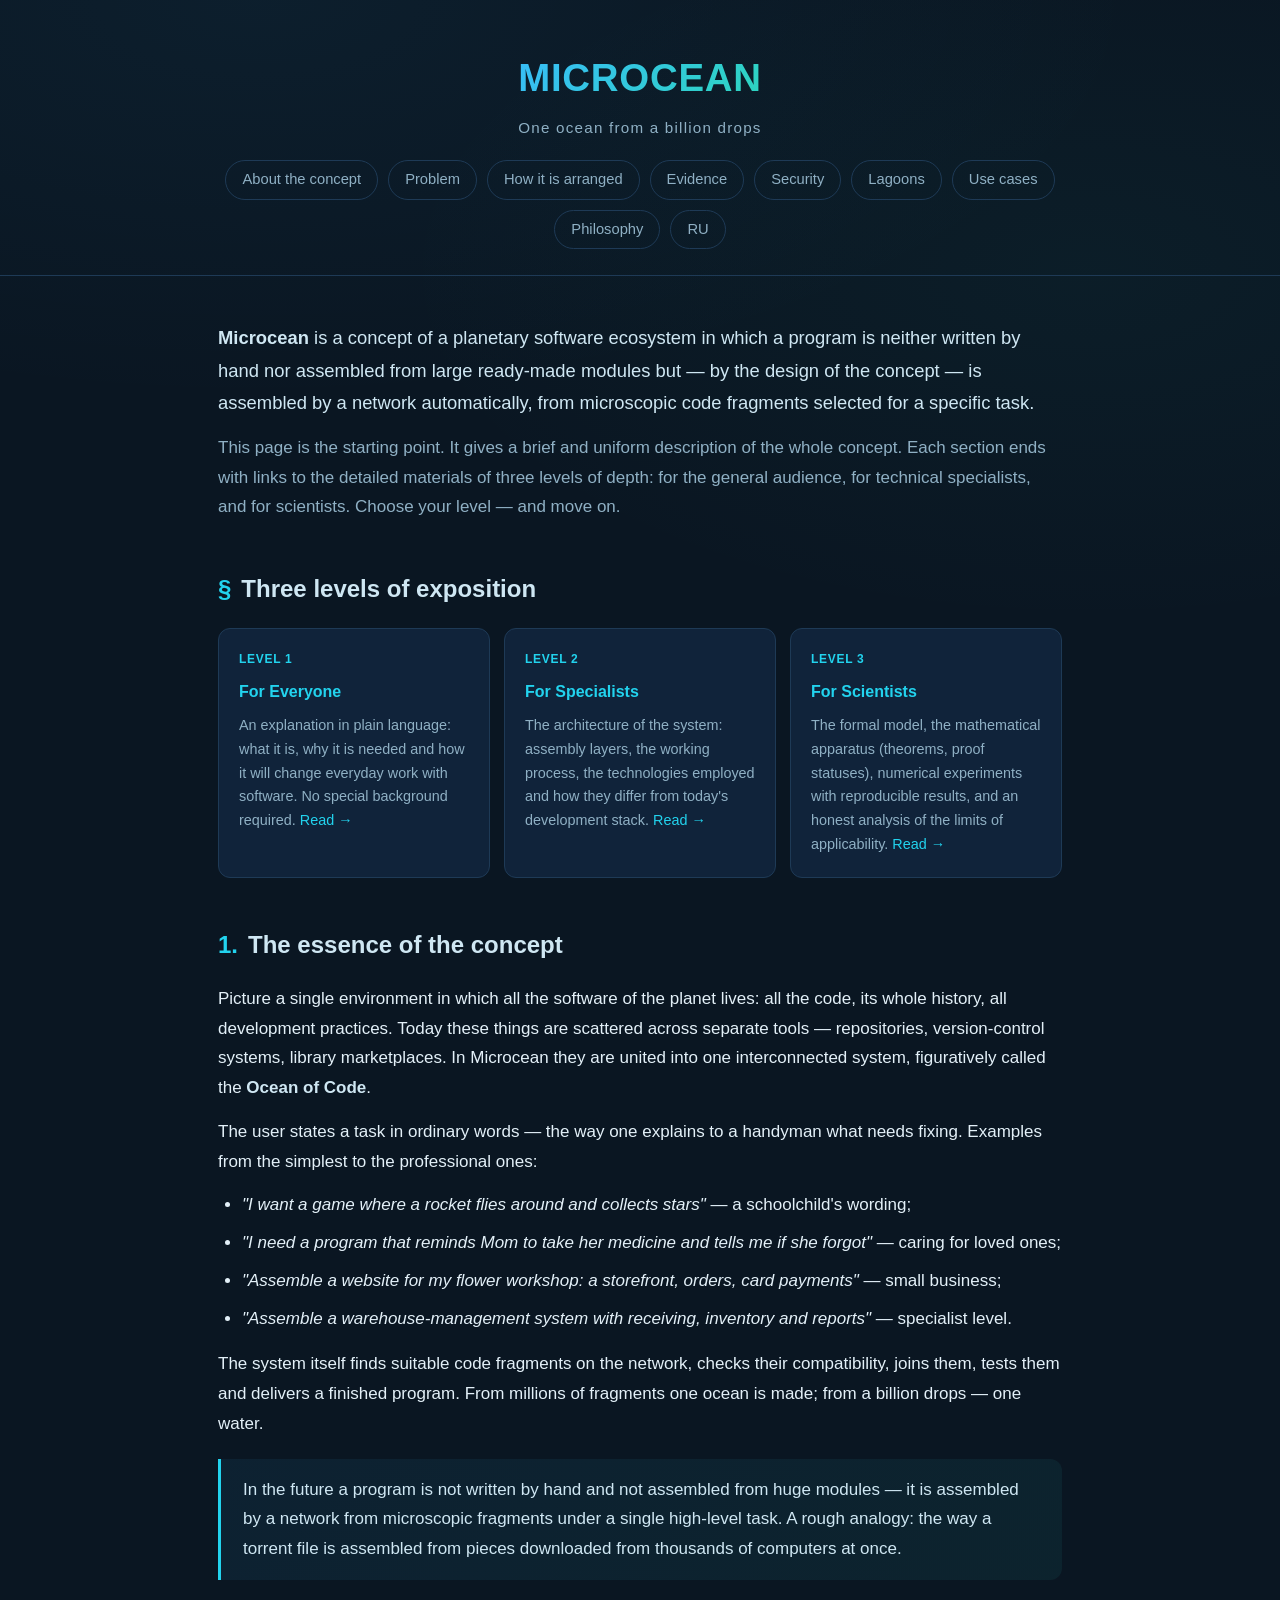
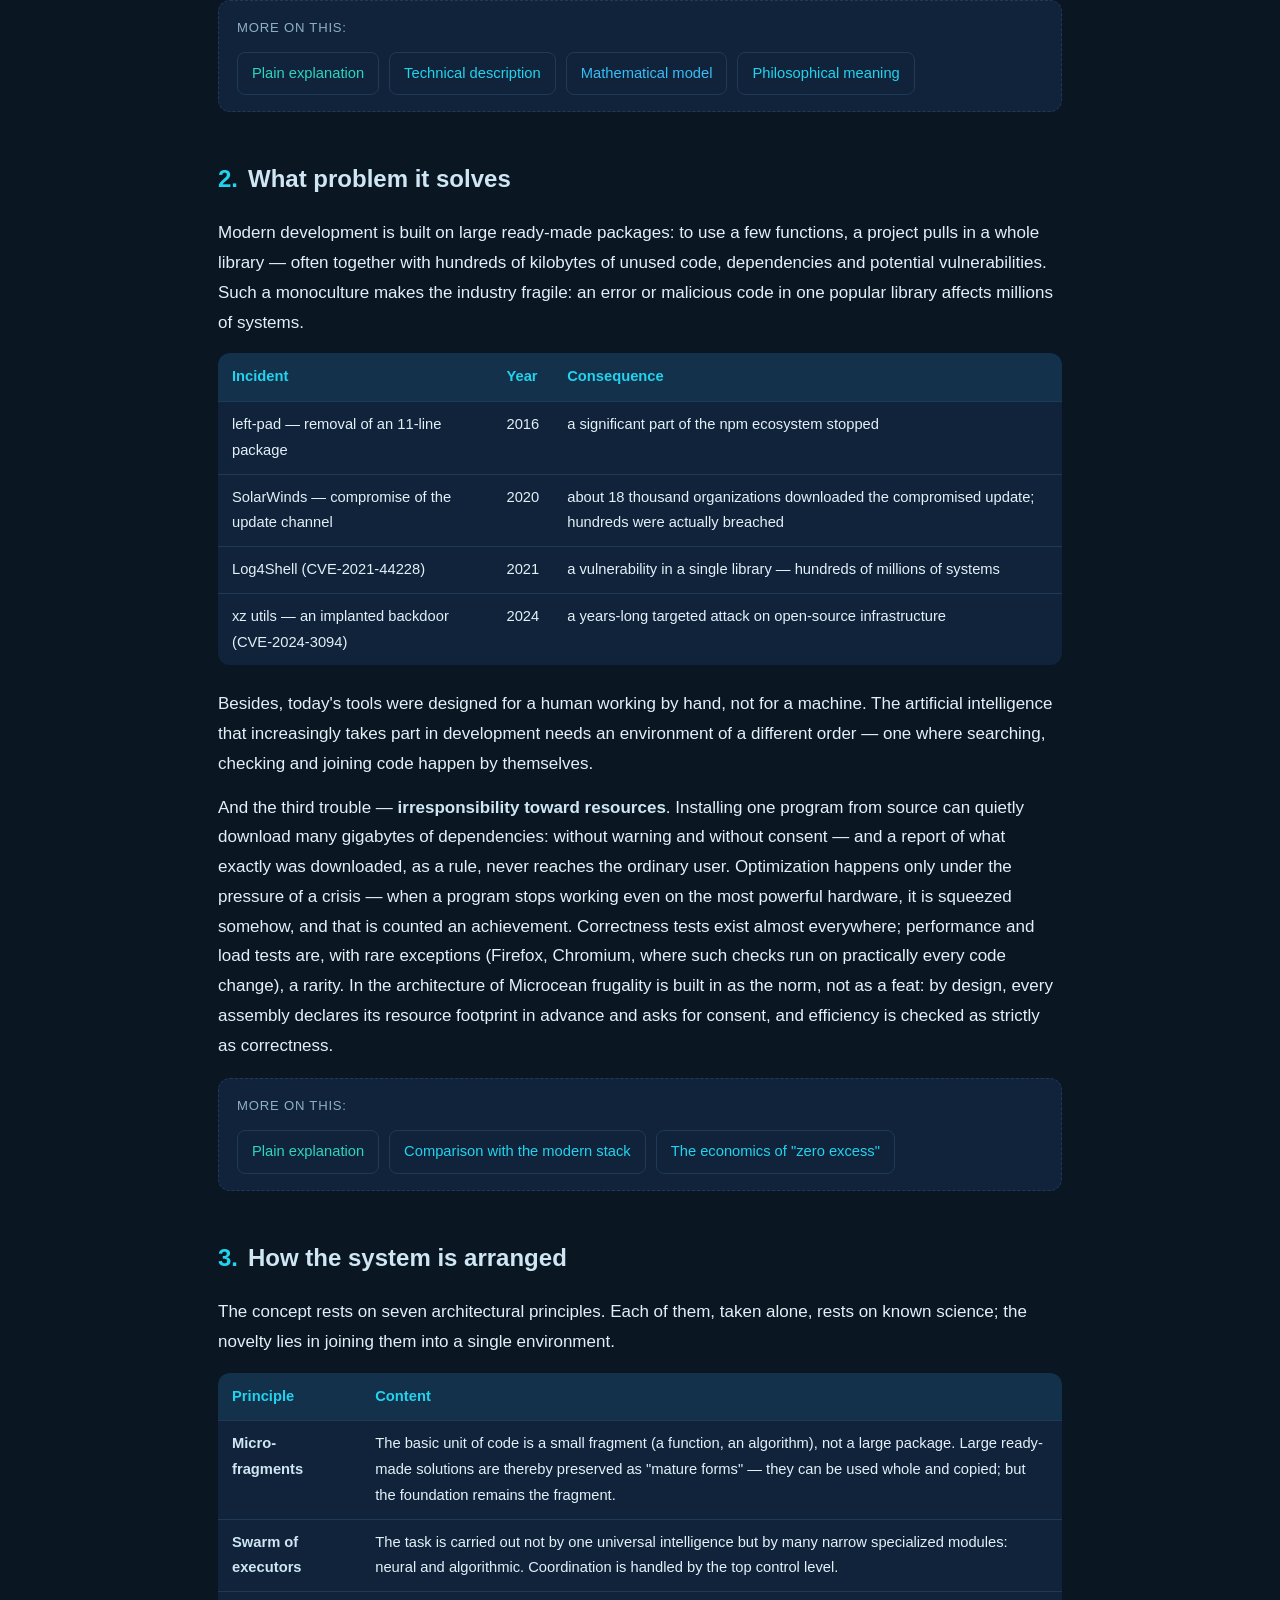
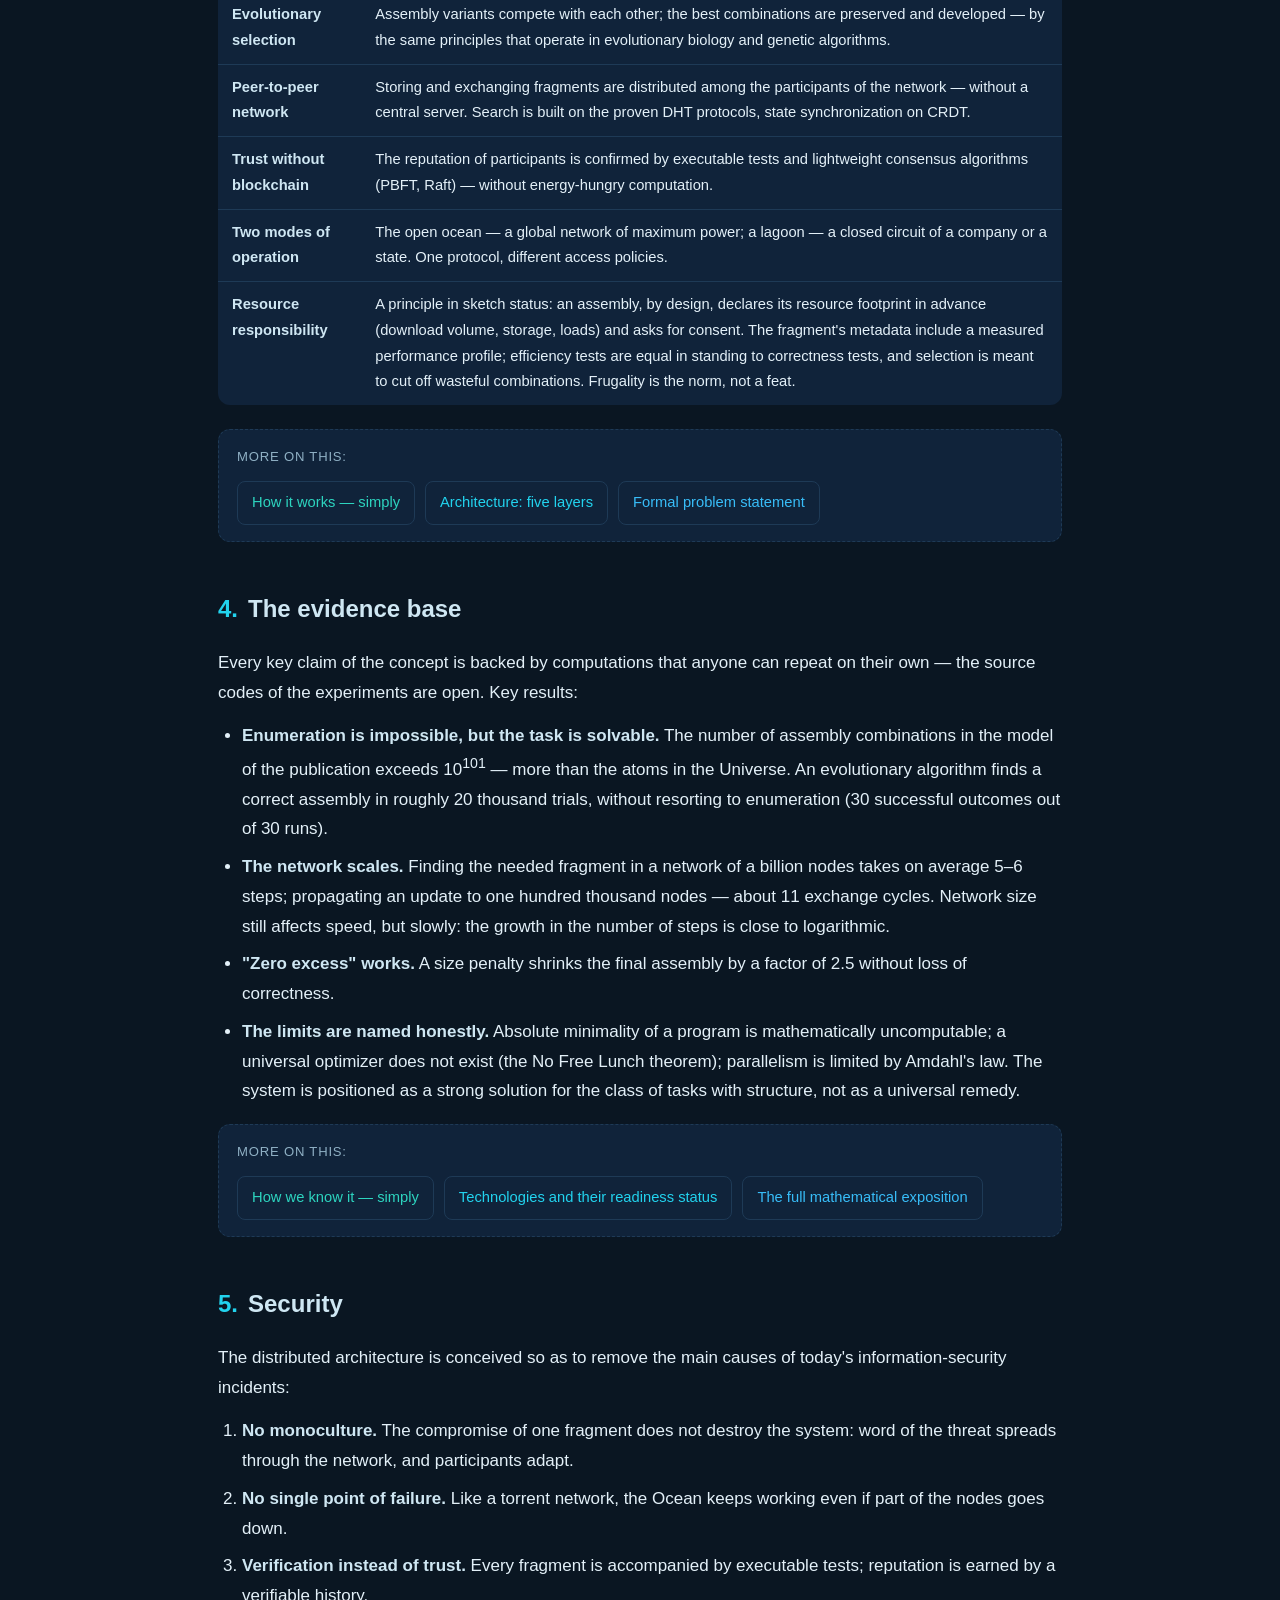
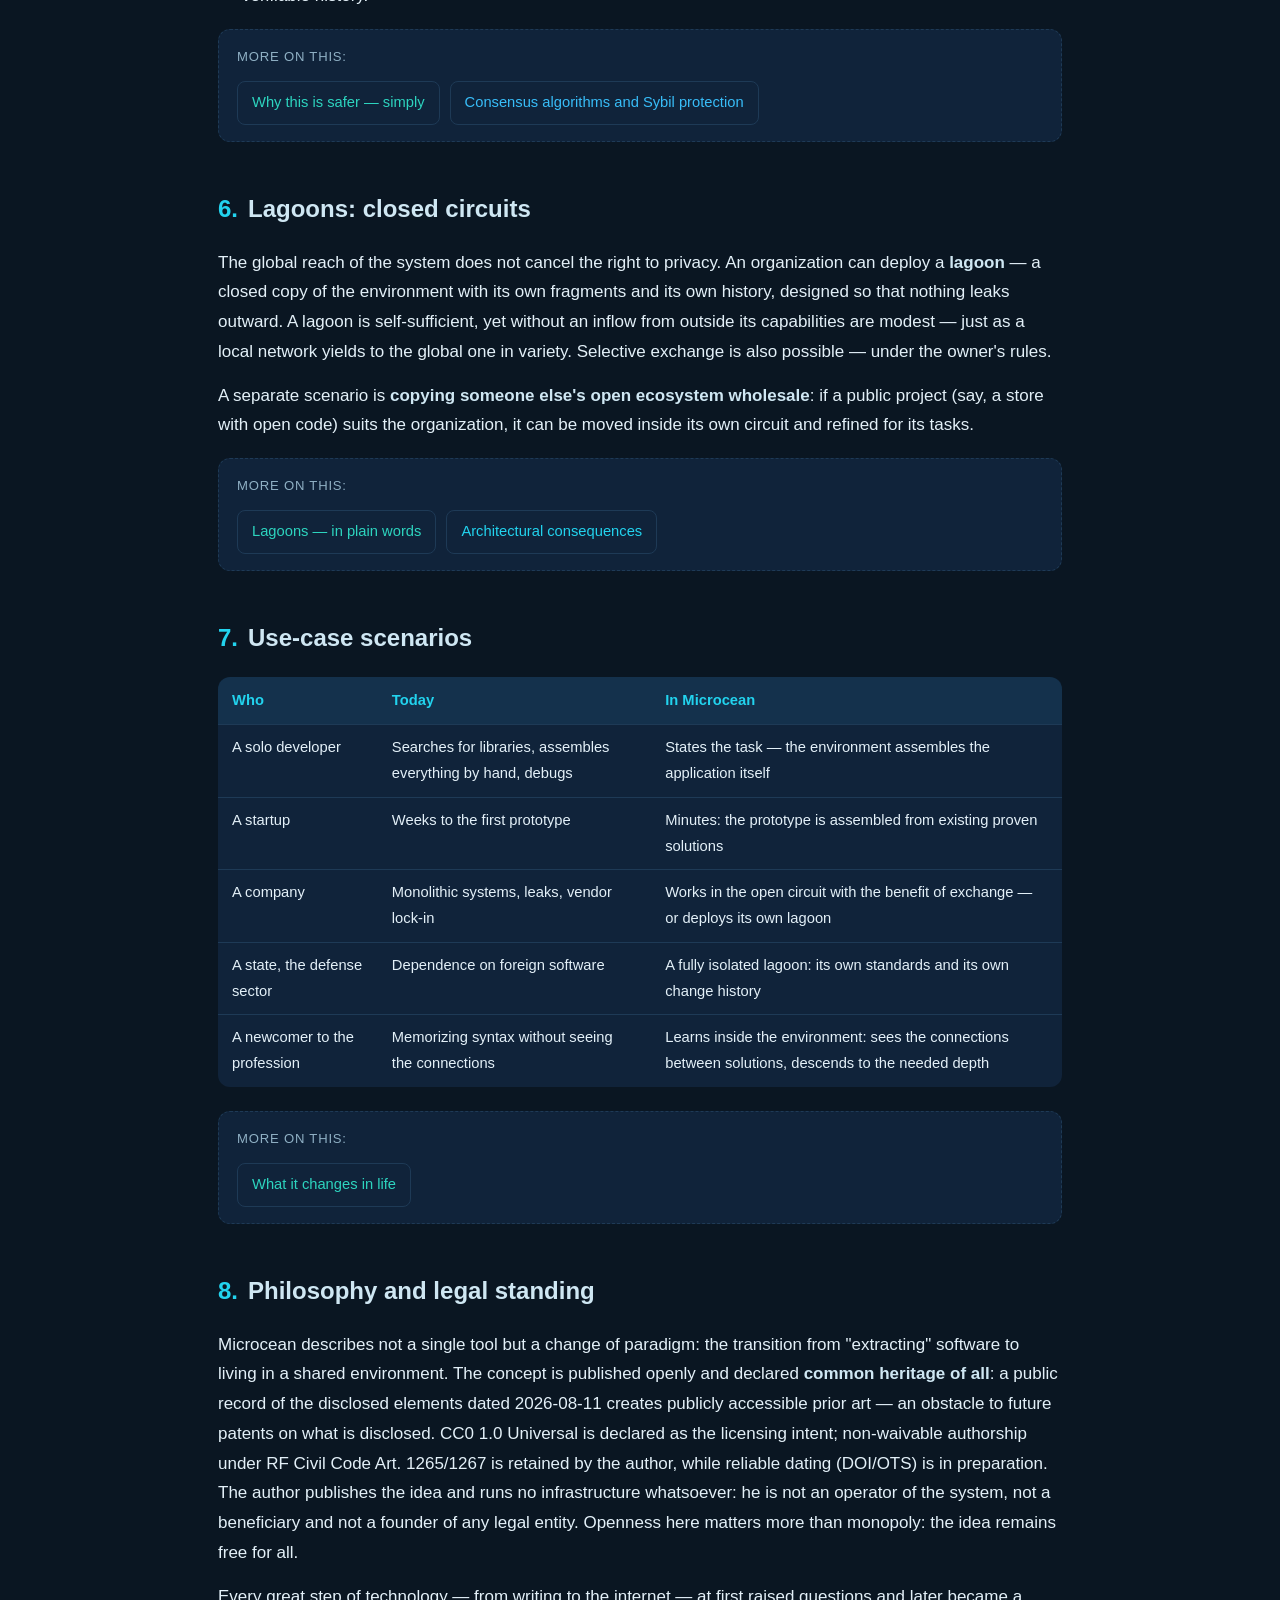
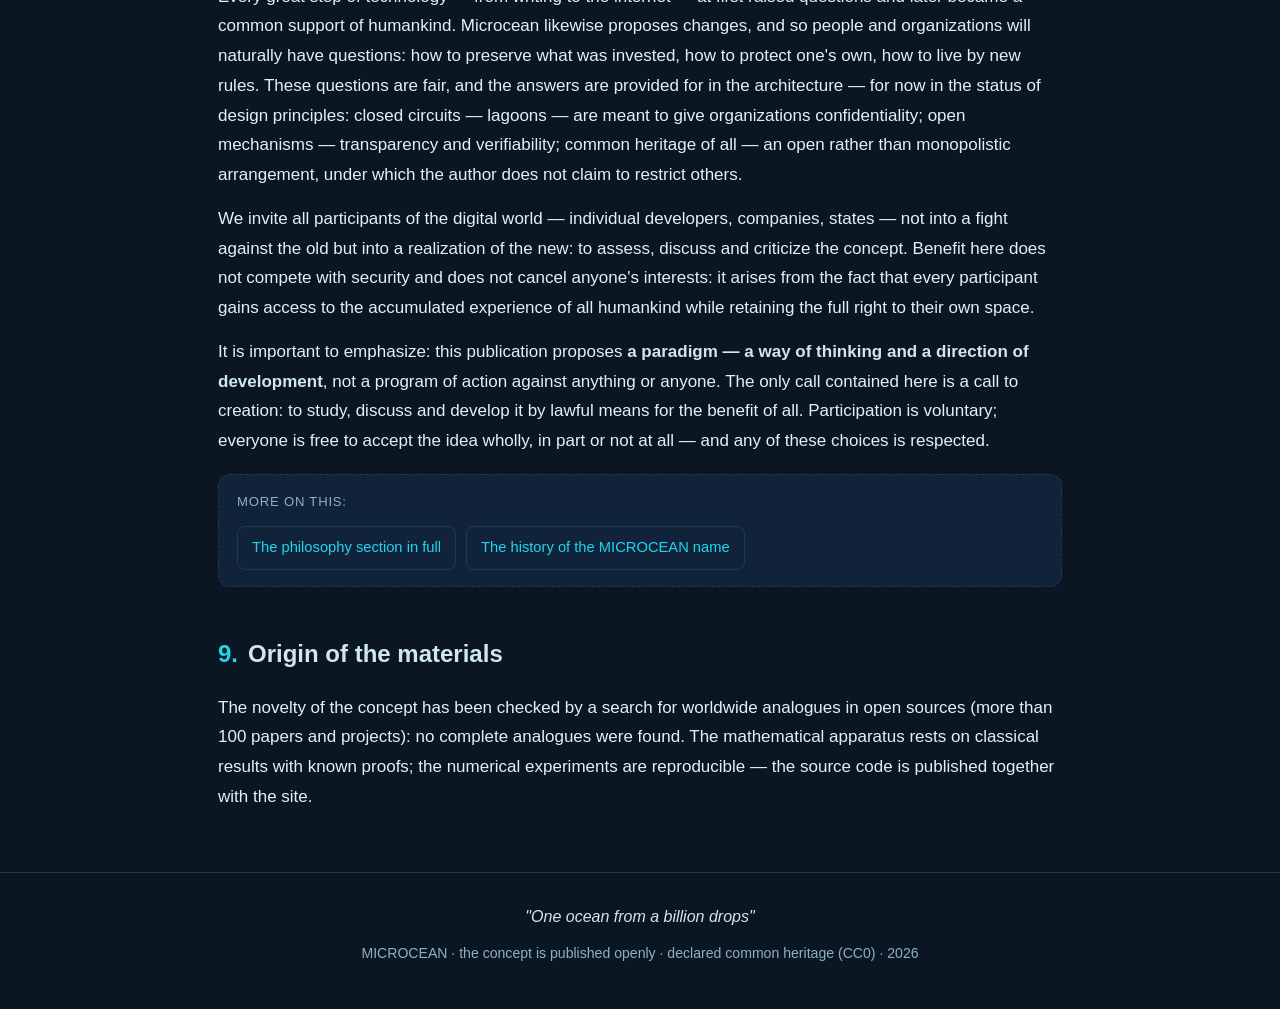
==== en/index.html @ 15018cce "feat(i18n): EN mirror of five pages + quiet EN-RU cross-links" ====
<!DOCTYPE html>
<html lang="en">
<head>
<meta charset="UTF-8">
<meta name="viewport" content="width=device-width, initial-scale=1.0">
<title>MICROCEAN — One Ocean from a Billion Drops</title>
<meta name="description" content="Microcean — a concept of a planetary self-assembling software ecosystem. The home page is a navigation hub: materials for readers of any level — from an introductory overview to the mathematical theory.">
<meta name="theme-color" content="#0a1622">
<link rel="icon" href="../favicon.svg" type="image/svg+xml">
<link rel="stylesheet" href="../assets/style.css">
<meta property="og:type" content="website">
<meta property="og:title" content="MICROCEAN — One Ocean from a Billion Drops">
<meta property="og:description" content="Microcean — a concept of a planetary self-assembling software ecosystem. The home page is a navigation hub: materials for readers of any level — from an introductory overview to the mathematical theory.">
<meta property="og:site_name" content="MICROCEAN">
<meta property="og:locale" content="en_US">
<meta property="og:image" content="../favicon.svg">
<meta name="twitter:card" content="summary">
</head>
<body>

<header class="site">
  <div class="container">
    <h1 class="logo-h"><a class="logo" href="index.html">MICROCEAN</a></h1>
    <div class="logo-sub">One ocean from a billion drops</div>
    <nav class="main-nav" aria-label="Page sections">
      <a href="#about">About the concept</a>
      <a href="#problem">Problem</a>
      <a href="#how">How it is arranged</a>
      <a href="#evidence">Evidence</a>
      <a href="#security">Security</a>
      <a href="#lagoons">Lagoons</a>
      <a href="#scenarios">Use cases</a>
      <a href="#philosophy">Philosophy</a>
      <a href="../index.html">RU</a>
    </nav>
  </div>
</header>

<main class="container">

<section id="intro">
  <p style="font-size:1.15rem; color:var(--text-strong);"><strong>Microcean</strong> is a concept of a planetary software ecosystem in which a program is neither written by hand nor assembled from large ready-made modules but — by the design of the concept — is assembled by a network automatically, from microscopic code fragments selected for a specific task.</p>
  <p class="dim">This page is the starting point. It gives a brief and uniform description of the whole concept. Each section ends with links to the detailed materials of three levels of depth: for the general audience, for technical specialists, and for scientists. Choose your level — and move on.</p>
</section>

<section id="levels">
  <h2 class="section-title"><span class="num">§</span>Three levels of exposition</h2>
  <div class="cards-grid">
    <div class="card">
      <div class="tagline-sm">Level 1</div>
      <h3><a href="for-everyone.html">For Everyone</a></h3>
      <p>An explanation in plain language: what it is, why it is needed and how it will change everyday work with software. No special background required. <a href="for-everyone.html">Read →</a></p>
    </div>
    <div class="card">
      <div class="tagline-sm">Level 2</div>
      <h3><a href="specialists.html">For Specialists</a></h3>
      <p>The architecture of the system: assembly layers, the working process, the technologies employed and how they differ from today's development stack. <a href="specialists.html">Read →</a></p>
    </div>
    <div class="card">
      <div class="tagline-sm">Level 3</div>
      <h3><a href="scientists.html">For Scientists</a></h3>
      <p>The formal model, the mathematical apparatus (theorems, proof statuses), numerical experiments with reproducible results, and an honest analysis of the limits of applicability. <a href="scientists.html">Read →</a></p>
    </div>
  </div>
</section>

<section id="about">
  <h2 class="section-title"><span class="num">1.</span>The essence of the concept</h2>
  <p>Picture a single environment in which all the software of the planet lives: all the code, its whole history, all development practices. Today these things are scattered across separate tools — repositories, version-control systems, library marketplaces. In Microcean they are united into one interconnected system, figuratively called the <strong>Ocean of Code</strong>.</p>
  <p>The user states a task in ordinary words — the way one explains to a handyman what needs fixing. Examples from the simplest to the professional ones:</p>
  <ul class="list">
    <li><em>"I want a game where a rocket flies around and collects stars"</em> — a schoolchild's wording;</li>
    <li><em>"I need a program that reminds Mom to take her medicine and tells me if she forgot"</em> — caring for loved ones;</li>
    <li><em>"Assemble a website for my flower workshop: a storefront, orders, card payments"</em> — small business;</li>
    <li><em>"Assemble a warehouse-management system with receiving, inventory and reports"</em> — specialist level.</li>
  </ul>
  <p>The system itself finds suitable code fragments on the network, checks their compatibility, joins them, tests them and delivers a finished program. From millions of fragments one ocean is made; from a billion drops — one water.</p>
  <blockquote>In the future a program is not written by hand and not assembled from huge modules — it is assembled by a network from microscopic fragments under a single high-level task. A rough analogy: the way a torrent file is assembled from pieces downloaded from thousands of computers at once.</blockquote>
  <div class="level-links">
    <span class="lbl">More on this:</span>
    <a class="lv1" href="for-everyone.html#essence">Plain explanation</a>
    <a href="specialists.html#architecture">Technical description</a>
    <a class="lv3" href="scientists.html#model">Mathematical model</a>
    <a href="philosophy.html#ocean">Philosophical meaning</a>
  </div>
</section>

<section id="problem">
  <h2 class="section-title"><span class="num">2.</span>What problem it solves</h2>
  <p>Modern development is built on large ready-made packages: to use a few functions, a project pulls in a whole library — often together with hundreds of kilobytes of unused code, dependencies and potential vulnerabilities. Such a monoculture makes the industry fragile: an error or malicious code in one popular library affects millions of systems.</p>
  <table class="data">
    <thead><tr><th>Incident</th><th>Year</th><th>Consequence</th></tr></thead>
    <tbody>
      <tr><td>left-pad — removal of an 11-line package</td><td>2016</td><td>a significant part of the npm ecosystem stopped</td></tr>
      <tr><td>SolarWinds — compromise of the update channel</td><td>2020</td><td>about 18 thousand organizations downloaded the compromised update; hundreds were actually breached</td></tr>
      <tr><td>Log4Shell (CVE-2021-44228)</td><td>2021</td><td>a vulnerability in a single library — hundreds of millions of systems</td></tr>
      <tr><td>xz utils — an implanted backdoor (CVE-2024-3094)</td><td>2024</td><td>a years-long targeted attack on open-source infrastructure</td></tr>
    </tbody>
  </table>
  <p>Besides, today's tools were designed for a human working by hand, not for a machine. The artificial intelligence that increasingly takes part in development needs an environment of a different order — one where searching, checking and joining code happen by themselves.</p>
  <p>And the third trouble — <strong>irresponsibility toward resources</strong>. Installing one program from source can quietly download many gigabytes of dependencies: without warning and without consent — and a report of what exactly was downloaded, as a rule, never reaches the ordinary user. Optimization happens only under the pressure of a crisis — when a program stops working even on the most powerful hardware, it is squeezed somehow, and that is counted an achievement. Correctness tests exist almost everywhere; performance and load tests are, with rare exceptions (Firefox, Chromium, where such checks run on practically every code change), a rarity. In the architecture of Microcean frugality is built in as the norm, not as a feat: by design, every assembly declares its resource footprint in advance and asks for consent, and efficiency is checked as strictly as correctness.</p>
  <div class="level-links">
    <span class="lbl">More on this:</span>
    <a class="lv1" href="for-everyone.html#problem">Plain explanation</a>
    <a href="specialists.html#comparison">Comparison with the modern stack</a>
    <a href="philosophy.html#zero-excess">The economics of "zero excess"</a>
  </div>
</section>

<section id="how">
  <h2 class="section-title"><span class="num">3.</span>How the system is arranged</h2>
  <p>The concept rests on seven architectural principles. Each of them, taken alone, rests on known science; the novelty lies in joining them into a single environment.</p>
  <table class="data">
    <thead><tr><th>Principle</th><th>Content</th></tr></thead>
    <tbody>
      <tr><td><strong>Micro-fragments</strong></td><td>The basic unit of code is a small fragment (a function, an algorithm), not a large package. Large ready-made solutions are thereby preserved as "mature forms" — they can be used whole and copied; but the foundation remains the fragment.</td></tr>
      <tr><td><strong>Swarm of executors</strong></td><td>The task is carried out not by one universal intelligence but by many narrow specialized modules: neural and algorithmic. Coordination is handled by the top control level.</td></tr>
      <tr><td><strong>Evolutionary selection</strong></td><td>Assembly variants compete with each other; the best combinations are preserved and developed — by the same principles that operate in evolutionary biology and genetic algorithms.</td></tr>
      <tr><td><strong>Peer-to-peer network</strong></td><td>Storing and exchanging fragments are distributed among the participants of the network — without a central server. Search is built on the proven DHT protocols, state synchronization on CRDT.</td></tr>
      <tr><td><strong>Trust without blockchain</strong></td><td>The reputation of participants is confirmed by executable tests and lightweight consensus algorithms (PBFT, Raft) — without energy-hungry computation.</td></tr>
      <tr><td><strong>Two modes of operation</strong></td><td>The open ocean — a global network of maximum power; a lagoon — a closed circuit of a company or a state. One protocol, different access policies.</td></tr>
      <tr><td><strong>Resource responsibility</strong></td><td>A principle in sketch status: an assembly, by design, declares its resource footprint in advance (download volume, storage, loads) and asks for consent. The fragment's metadata include a measured performance profile; efficiency tests are equal in standing to correctness tests, and selection is meant to cut off wasteful combinations. Frugality is the norm, not a feat.</td></tr>
    </tbody>
  </table>
  <div class="level-links">
    <span class="lbl">More on this:</span>
    <a class="lv1" href="for-everyone.html#how">How it works — simply</a>
    <a href="specialists.html#architecture">Architecture: five layers</a>
    <a class="lv3" href="scientists.html#model">Formal problem statement</a>
  </div>
</section>

<section id="evidence">
  <h2 class="section-title"><span class="num">4.</span>The evidence base</h2>
  <p>Every key claim of the concept is backed by computations that anyone can repeat on their own — the source codes of the experiments are open. Key results:</p>
  <ul class="list">
    <li><strong>Enumeration is impossible, but the task is solvable.</strong> The number of assembly combinations in the model of the publication exceeds 10<sup>101</sup> — more than the atoms in the Universe. An evolutionary algorithm finds a correct assembly in roughly 20 thousand trials, without resorting to enumeration (30 successful outcomes out of 30 runs).</li>
    <li><strong>The network scales.</strong> Finding the needed fragment in a network of a billion nodes takes on average 5–6 steps; propagating an update to one hundred thousand nodes — about 11 exchange cycles. Network size still affects speed, but slowly: the growth in the number of steps is close to logarithmic.</li>
    <li><strong>"Zero excess" works.</strong> A size penalty shrinks the final assembly by a factor of 2.5 without loss of correctness.</li>
    <li><strong>The limits are named honestly.</strong> Absolute minimality of a program is mathematically uncomputable; a universal optimizer does not exist (the No Free Lunch theorem); parallelism is limited by Amdahl's law. The system is positioned as a strong solution for the class of tasks with structure, not as a universal remedy.</li>
  </ul>
  <div class="level-links">
    <span class="lbl">More on this:</span>
    <a class="lv1" href="for-everyone.html#evidence">How we know it — simply</a>
    <a href="specialists.html#stack">Technologies and their readiness status</a>
    <a class="lv3" href="scientists.html">The full mathematical exposition</a>
  </div>
</section>

<section id="security">
  <h2 class="section-title"><span class="num">5.</span>Security</h2>
  <p>The distributed architecture is conceived so as to remove the main causes of today's information-security incidents:</p>
  <ol class="list">
    <li><strong>No monoculture.</strong> The compromise of one fragment does not destroy the system: word of the threat spreads through the network, and participants adapt.</li>
    <li><strong>No single point of failure.</strong> Like a torrent network, the Ocean keeps working even if part of the nodes goes down.</li>
    <li><strong>Verification instead of trust.</strong> Every fragment is accompanied by executable tests; reputation is earned by a verifiable history.</li>
  </ol>
  <div class="level-links">
    <span class="lbl">More on this:</span>
    <a class="lv1" href="for-everyone.html#security">Why this is safer — simply</a>
    <a class="lv3" href="scientists.html#trust">Consensus algorithms and Sybil protection</a>
  </div>
</section>

<section id="lagoons">
  <h2 class="section-title"><span class="num">6.</span>Lagoons: closed circuits</h2>
  <p>The global reach of the system does not cancel the right to privacy. An organization can deploy a <strong>lagoon</strong> — a closed copy of the environment with its own fragments and its own history, designed so that nothing leaks outward. A lagoon is self-sufficient, yet without an inflow from outside its capabilities are modest — just as a local network yields to the global one in variety. Selective exchange is also possible — under the owner's rules.</p>
  <p>A separate scenario is <strong>copying someone else's open ecosystem wholesale</strong>: if a public project (say, a store with open code) suits the organization, it can be moved inside its own circuit and refined for its tasks.</p>
  <div class="level-links">
    <span class="lbl">More on this:</span>
    <a class="lv1" href="for-everyone.html#lagoons">Lagoons — in plain words</a>
    <a href="philosophy.html#lagoons">Architectural consequences</a>
  </div>
</section>

<section id="scenarios">
  <h2 class="section-title"><span class="num">7.</span>Use-case scenarios</h2>
  <table class="data">
    <thead><tr><th>Who</th><th>Today</th><th>In Microcean</th></tr></thead>
    <tbody>
      <tr><td>A solo developer</td><td>Searches for libraries, assembles everything by hand, debugs</td><td>States the task — the environment assembles the application itself</td></tr>
      <tr><td>A startup</td><td>Weeks to the first prototype</td><td>Minutes: the prototype is assembled from existing proven solutions</td></tr>
      <tr><td>A company</td><td>Monolithic systems, leaks, vendor lock-in</td><td>Works in the open circuit with the benefit of exchange — or deploys its own lagoon</td></tr>
      <tr><td>A state, the defense sector</td><td>Dependence on foreign software</td><td>A fully isolated lagoon: its own standards and its own change history</td></tr>
      <tr><td>A newcomer to the profession</td><td>Memorizing syntax without seeing the connections</td><td>Learns inside the environment: sees the connections between solutions, descends to the needed depth</td></tr>
    </tbody>
  </table>
  <div class="level-links">
    <span class="lbl">More on this:</span>
    <a class="lv1" href="for-everyone.html#scenarios">What it changes in life</a>
  </div>
</section>

<section id="philosophy">
  <h2 class="section-title"><span class="num">8.</span>Philosophy and legal standing</h2>
  <p>Microcean describes not a single tool but a change of paradigm: the transition from "extracting" software to living in a shared environment. The concept is published openly and declared <strong>common heritage of all</strong>: a public record of the disclosed elements dated 2026-08-11 creates publicly accessible prior art — an obstacle to future patents on what is disclosed. CC0 1.0 Universal is declared as the licensing intent; non-waivable authorship under RF Civil Code Art. 1265/1267 is retained by the author, while reliable dating (DOI/OTS) is in preparation. The author publishes the idea and runs no infrastructure whatsoever: he is not an operator of the system, not a beneficiary and not a founder of any legal entity. Openness here matters more than monopoly: the idea remains free for all.</p>
  <p>Every great step of technology — from writing to the internet — at first raised questions and later became a common support of humankind. Microcean likewise proposes changes, and so people and organizations will naturally have questions: how to preserve what was invested, how to protect one's own, how to live by new rules. These questions are fair, and the answers are provided for in the architecture — for now in the status of design principles: closed circuits — lagoons — are meant to give organizations confidentiality; open mechanisms — transparency and verifiability; common heritage of all — an open rather than monopolistic arrangement, under which the author does not claim to restrict others.</p>
  <p>We invite all participants of the digital world — individual developers, companies, states — not into a fight against the old but into a realization of the new: to assess, discuss and criticize the concept. Benefit here does not compete with security and does not cancel anyone's interests: it arises from the fact that every participant gains access to the accumulated experience of all humankind while retaining the full right to their own space.</p>
  <p>It is important to emphasize: this publication proposes <strong>a paradigm — a way of thinking and a direction of development</strong>, not a program of action against anything or anyone. The only call contained here is a call to creation: to study, discuss and develop it by lawful means for the benefit of all. Participation is voluntary; everyone is free to accept the idea wholly, in part or not at all — and any of these choices is respected.</p>
  <div class="level-links">
    <span class="lbl">More on this:</span>
    <a href="philosophy.html">The philosophy section in full</a>
    <a href="philosophy.html#name">The history of the MICROCEAN name</a>
  </div>
</section>

<section id="sources">
  <h2 class="section-title"><span class="num">9.</span>Origin of the materials</h2>
  <p>The novelty of the concept has been checked by a search for worldwide analogues in open sources (more than 100 papers and projects): no complete analogues were found. The mathematical apparatus rests on classical results with known proofs; the numerical experiments are reproducible — the source code is published together with the site.</p>
</section>

</main>

<footer class="site">
  <div class="container">
    <div class="slogan">"One ocean from a billion drops"</div>
    <div>MICROCEAN · the concept is published openly · declared common heritage (CC0) · 2026</div>
  </div>
</footer>

<script>
  const io = new IntersectionObserver(entries => {
    entries.forEach(e => { if (e.isIntersecting) { e.target.classList.add('visible'); io.unobserve(e.target); } });
  }, { threshold: 0.06 });
  document.querySelectorAll('section').forEach(s => { s.style.opacity='0'; s.style.transform='translateY(14px)'; s.style.transition='opacity .6s ease, transform .6s ease'; io.observe(s); });
</script>
<style> section.visible { opacity: 1 !important; transform: none !important; } </style>
</body>
</html>
---- assets/style.css ----
/* MICROCEAN — общий стиль всех страниц */
:root {
  --bg: #0a1622;
  --bg-card: #10233a;
  --bg-card-hover: #16304d;
  --text: #e3f0f8;
  --text-dim: #8fb0c4;
  --text-strong: #cfe7f3;
  --accent1: #38bdf8;
  --accent2: #22d3ee;
  --accent3: #2dd4bf;
  --accent-gradient: linear-gradient(135deg, #38bdf8, #2dd4bf);
  --border: #1e3a56;
  --radius: 12px;
}
* { margin: 0; padding: 0; box-sizing: border-box; }
body {
  font-family: 'Segoe UI', -apple-system, BlinkMacSystemFont, Roboto, sans-serif;
  background: var(--bg);
  background-image:
    radial-gradient(ellipse 70% 45% at 20% 0%, rgba(56,189,248,0.05) 0%, transparent 100%),
    radial-gradient(ellipse 55% 40% at 85% 30%, rgba(45,212,191,0.04) 0%, transparent 100%);
  background-attachment: fixed;
  color: var(--text);
  line-height: 1.75;
  font-size: 17px;
}
.container { max-width: 900px; margin: 0 auto; padding: 0 28px; }
header.site { padding: 44px 0 26px; border-bottom: 1px solid var(--border); text-align: center; }
.logo {
  font-size: 2.4rem; font-weight: 800; letter-spacing: 0.02em;
  background: var(--accent-gradient); -webkit-background-clip: text; -webkit-text-fill-color: transparent;
  background-clip: text; text-decoration: none;
}
.logo-sub { color: var(--text-dim); font-size: 0.95rem; margin-top: 4px; letter-spacing: 0.08em; }
nav.main-nav { display: flex; flex-wrap: wrap; justify-content: center; gap: 10px; margin: 18px 0 0; }
nav.main-nav a {
  color: var(--text-dim); text-decoration: none; font-size: 0.92rem;
  border: 1px solid var(--border); border-radius: 20px; padding: 6px 16px;
  transition: all 0.25s;
}
nav.main-nav a:hover { color: var(--accent2); border-color: var(--accent2); }
section { margin: 46px 0; }
h2.section-title { font-size: 1.5rem; font-weight: 700; margin-bottom: 18px; color: var(--text-strong); }
h2.section-title .num { color: var(--accent2); font-weight: 600; margin-right: 10px; }
h3 { font-size: 1.15rem; font-weight: 600; margin: 26px 0 12px; color: var(--text-strong); }
p { margin-bottom: 14px; color: var(--text); }
p.dim { color: var(--text-dim); }
strong { color: var(--text-strong); }
ul.list, ol.list { margin: 0 0 16px 24px; }
ul.list li, ol.list li { margin-bottom: 8px; }
code { background: rgba(56,189,248,0.12); color: var(--accent2); padding: 1px 6px; border-radius: 5px; font-size: 0.9em; }
blockquote {
  margin: 20px 0; padding: 16px 22px; color: var(--text-strong);
  background: linear-gradient(135deg, rgba(56,189,248,0.07), rgba(45,212,191,0.07));
  border-left: 3px solid var(--accent2); border-radius: 0 var(--radius) var(--radius) 0;
}
table.data { width: 100%; border-collapse: collapse; font-size: 0.92rem; margin: 16px 0 24px; background: var(--bg-card); border-radius: var(--radius); overflow: hidden; }
table.data th { background: rgba(56,189,248,0.09); color: var(--accent2); font-weight: 600; text-align: left; padding: 11px 14px; border-bottom: 1px solid var(--border); }
table.data td { padding: 10px 14px; border-bottom: 1px solid var(--border); color: var(--text); vertical-align: top; }
table.data tr:last-child td { border-bottom: none; }
.level-links {
  display: flex; flex-wrap: wrap; gap: 10px; margin-top: 18px; padding: 16px 18px;
  background: var(--bg-card); border: 1px dashed var(--border); border-radius: var(--radius);
}
.level-links .lbl { width: 100%; font-size: 0.82rem; color: var(--text-dim); text-transform: uppercase; letter-spacing: 0.06em; margin-bottom: 2px; }
.level-links a {
  color: var(--accent2); text-decoration: none; font-size: 0.92rem;
  border: 1px solid var(--border); border-radius: 8px; padding: 8px 14px;
  transition: all 0.25s;
}
.level-links a:hover { background: var(--bg-card-hover); border-color: var(--accent2); }
.level-links a.lv1 { color: var(--accent3); }
.level-links a.lv3 { color: var(--accent1); }
.cards-grid { display: grid; grid-template-columns: repeat(auto-fill, minmax(260px, 1fr)); gap: 14px; margin: 18px 0; }
.card { background: var(--bg-card); border: 1px solid var(--border); border-radius: var(--radius); padding: 20px; transition: all 0.3s; }
.card:hover { background: var(--bg-card-hover); transform: translateY(-2px); }
.card .tagline-sm { font-size: 0.75rem; font-weight: 700; color: var(--accent2); text-transform: uppercase; letter-spacing: 0.06em; margin-bottom: 8px; }
.card h3 { font-size: 1rem; margin: 0 0 8px; }
.card p { font-size: 0.9rem; color: var(--text-dim); line-height: 1.65; margin: 0; }
.card a { color: var(--accent2); text-decoration: none; }
.formula {
  font-family: 'Cambria Math', Georgia, serif;
  background: var(--bg-card); border: 1px solid var(--border); border-radius: var(--radius);
  padding: 14px 20px; margin: 14px 0 20px; text-align: center; font-size: 1.05rem; color: var(--text-strong);
  overflow-x: auto;
}
footer.site { border-top: 1px solid var(--border); margin-top: 60px; padding: 30px 0 44px; text-align: center; color: var(--text-dim); font-size: 0.88rem; }
footer.site .slogan { font-style: italic; color: var(--text-strong); font-size: 1rem; margin-bottom: 10px; }
.breadcrumb { font-size: 0.88rem; margin: 18px 0 0; color: var(--text-dim); }
.breadcrumb a { color: var(--accent2); text-decoration: none; }
@media (max-width: 640px) {
  body { font-size: 15.5px; }
  .logo { font-size: 1.9rem; }
  .cards-grid { grid-template-columns: 1fr; }
}
:focus-visible { outline: 2px solid var(--accent2); outline-offset: 2px; }
@media (prefers-reduced-motion: reduce) {
  * { transition: none !important; animation: none !important; }
  section { opacity: 1 !important; transform: none !important; }
  .card:hover { transform: none; }
}
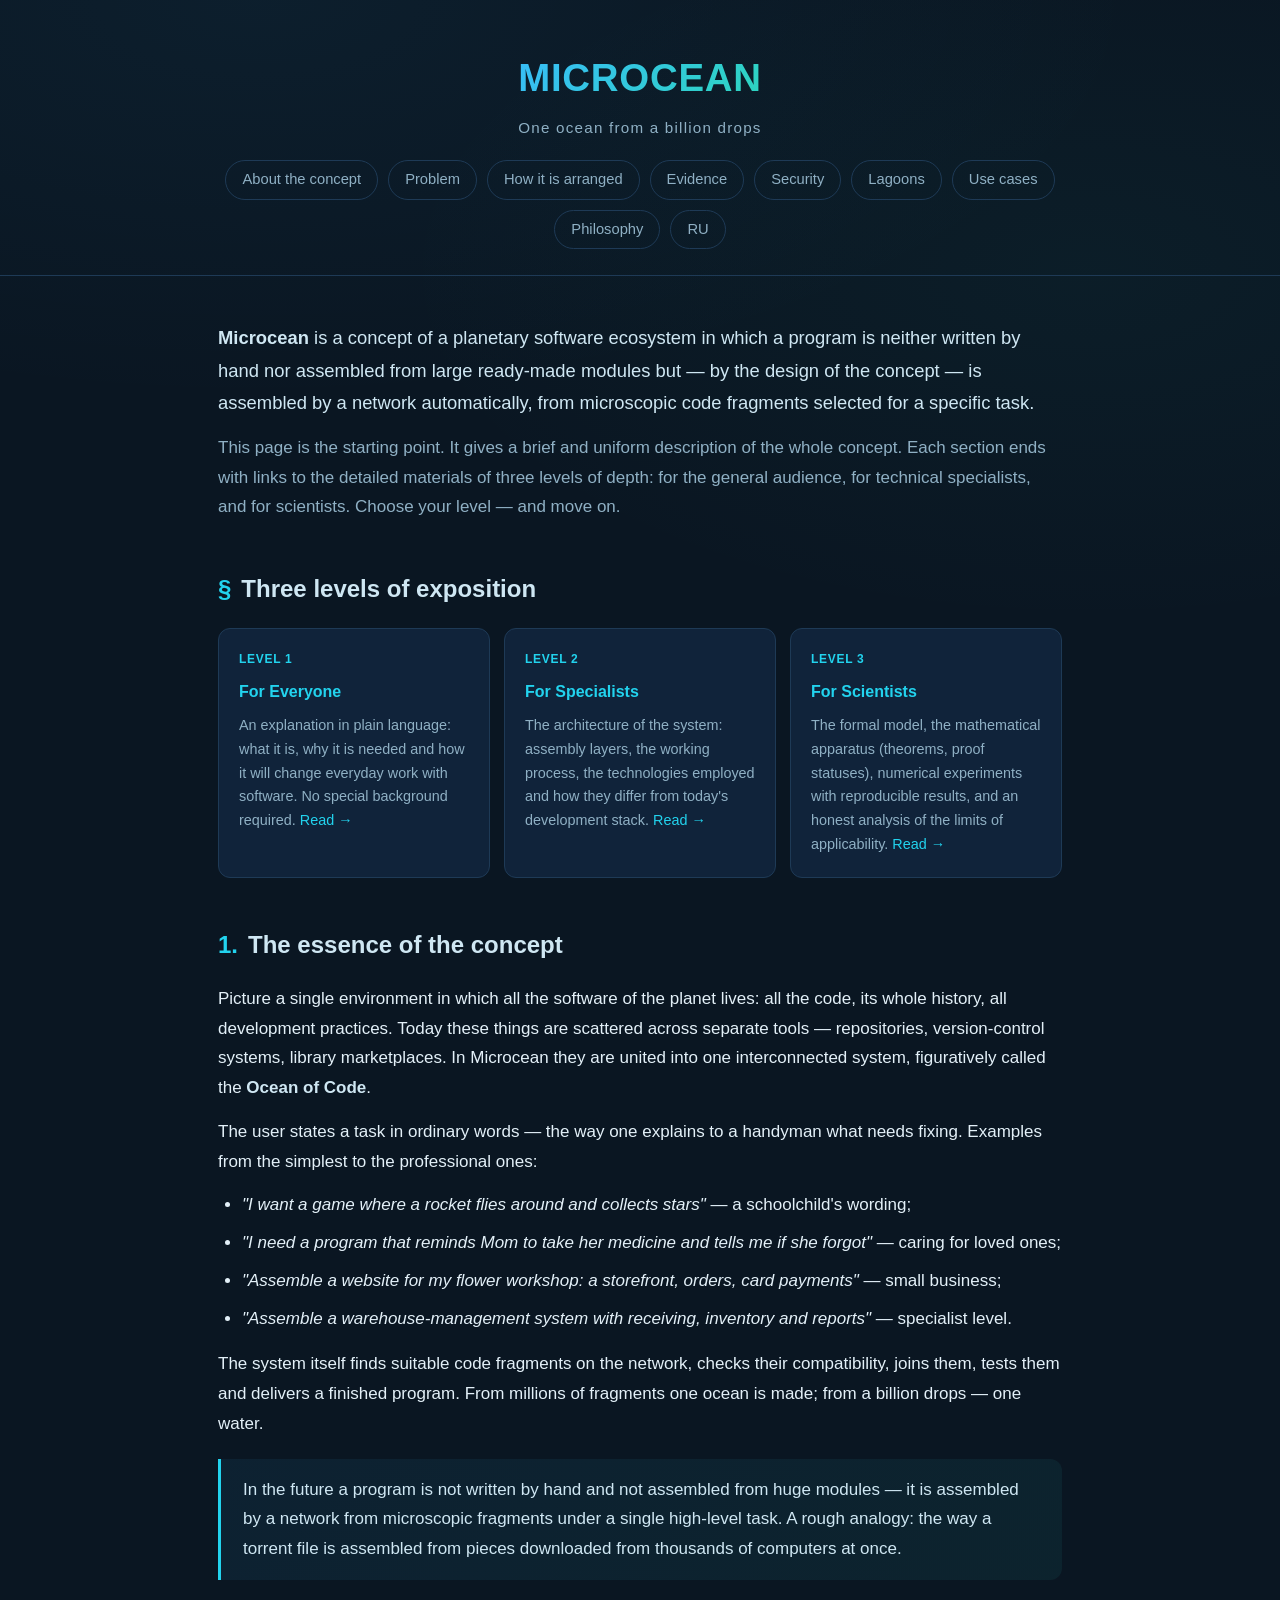
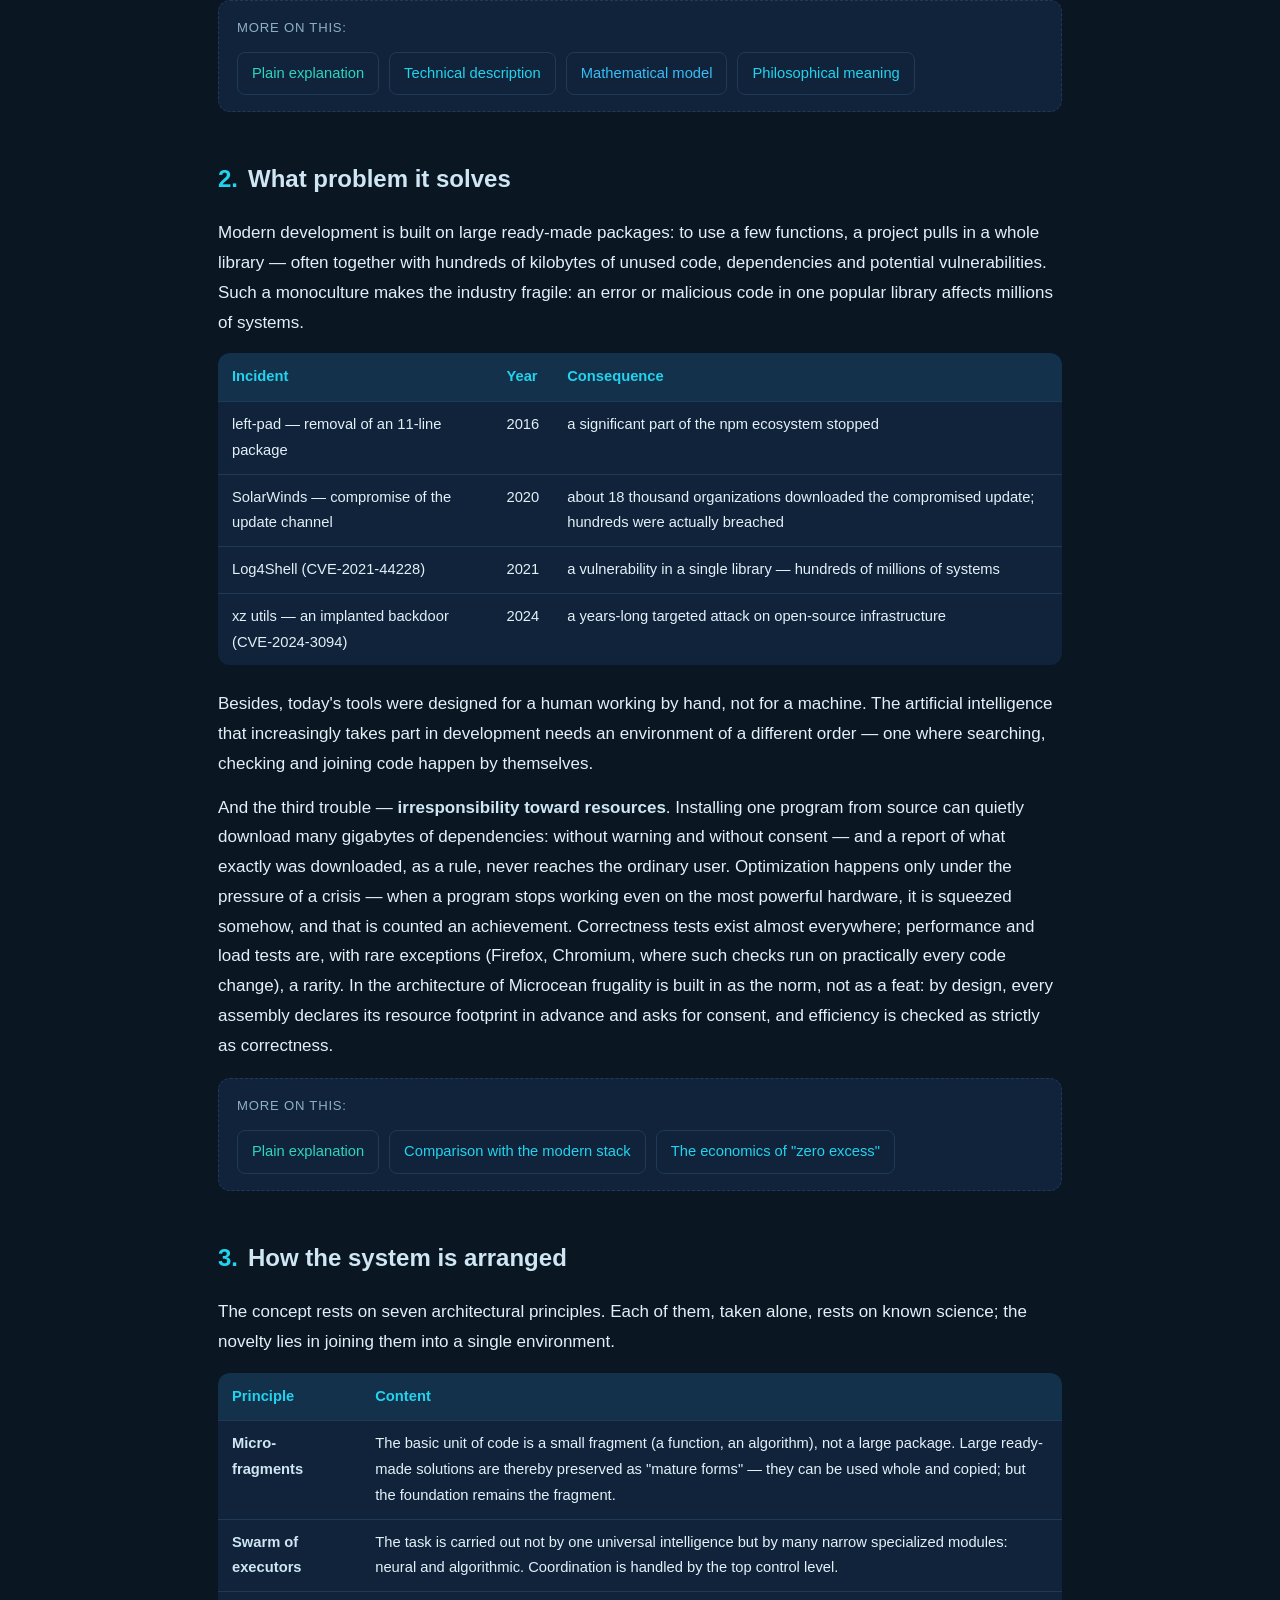
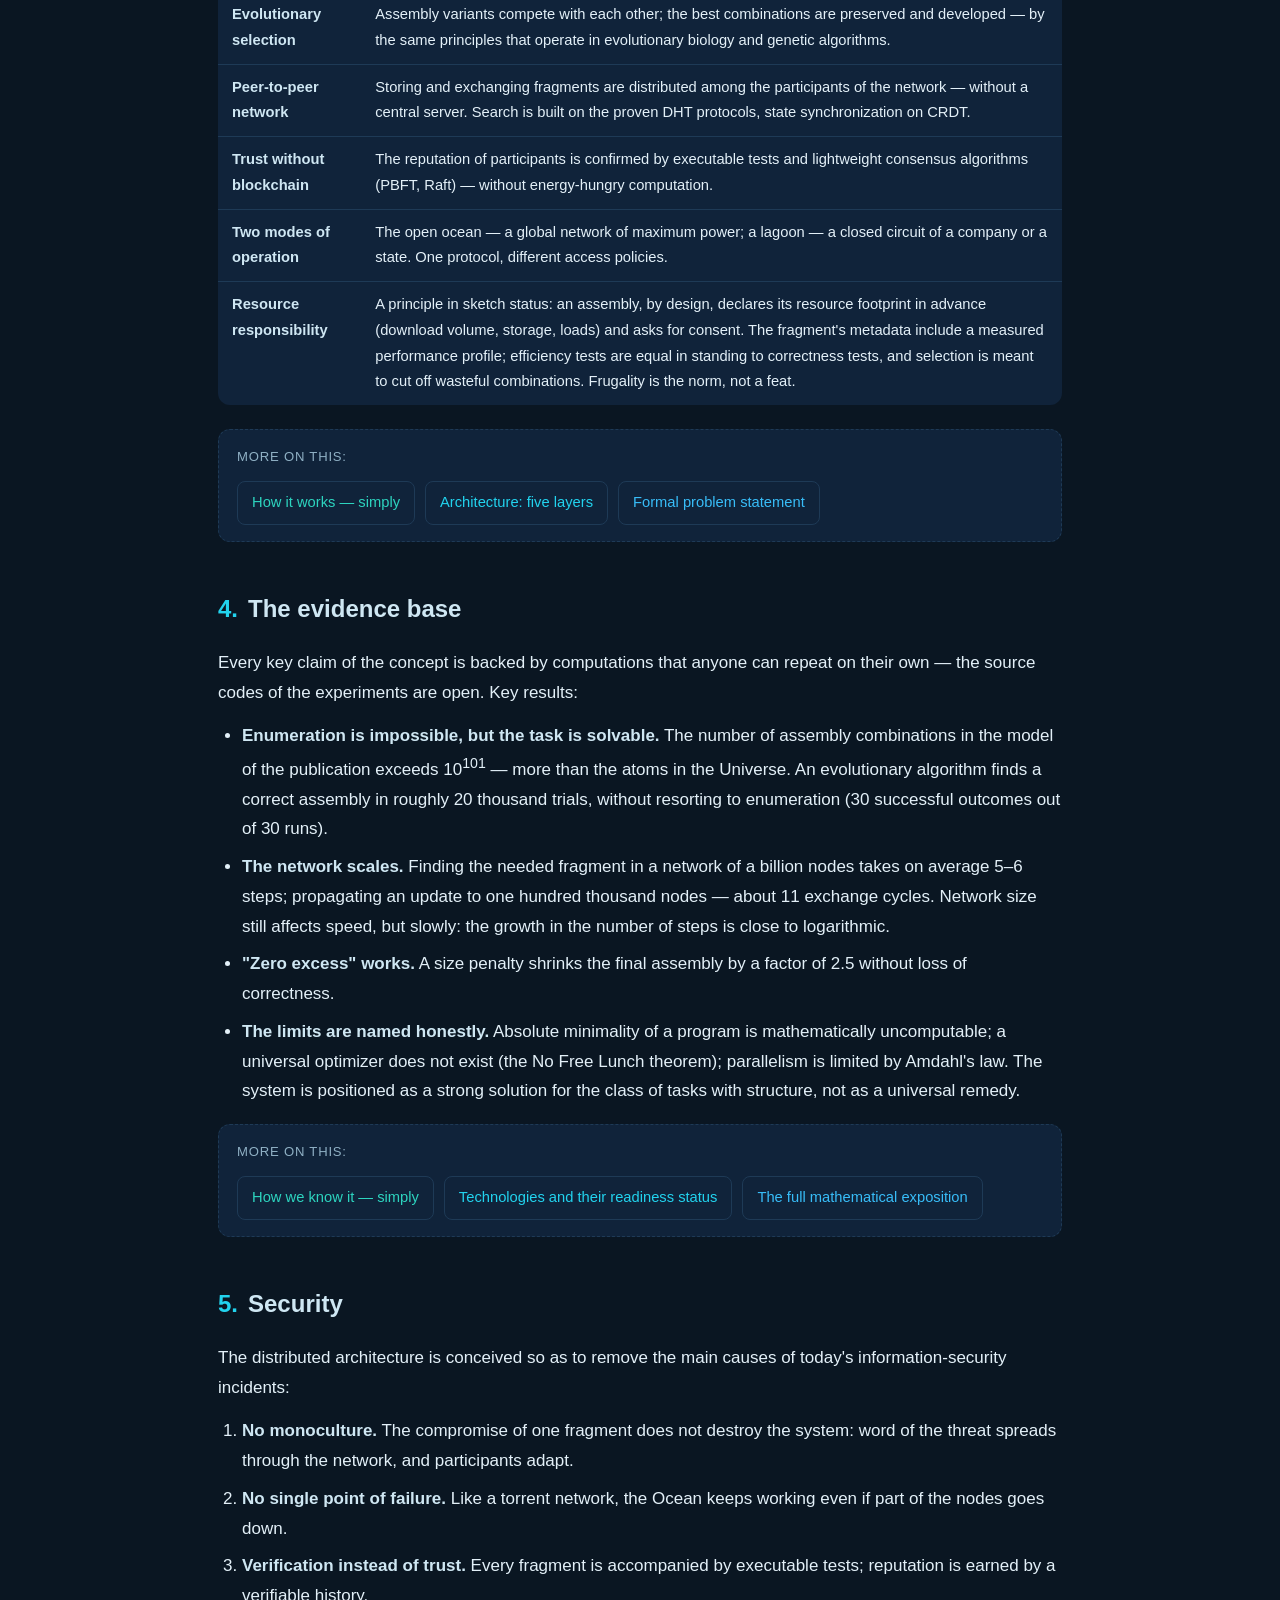
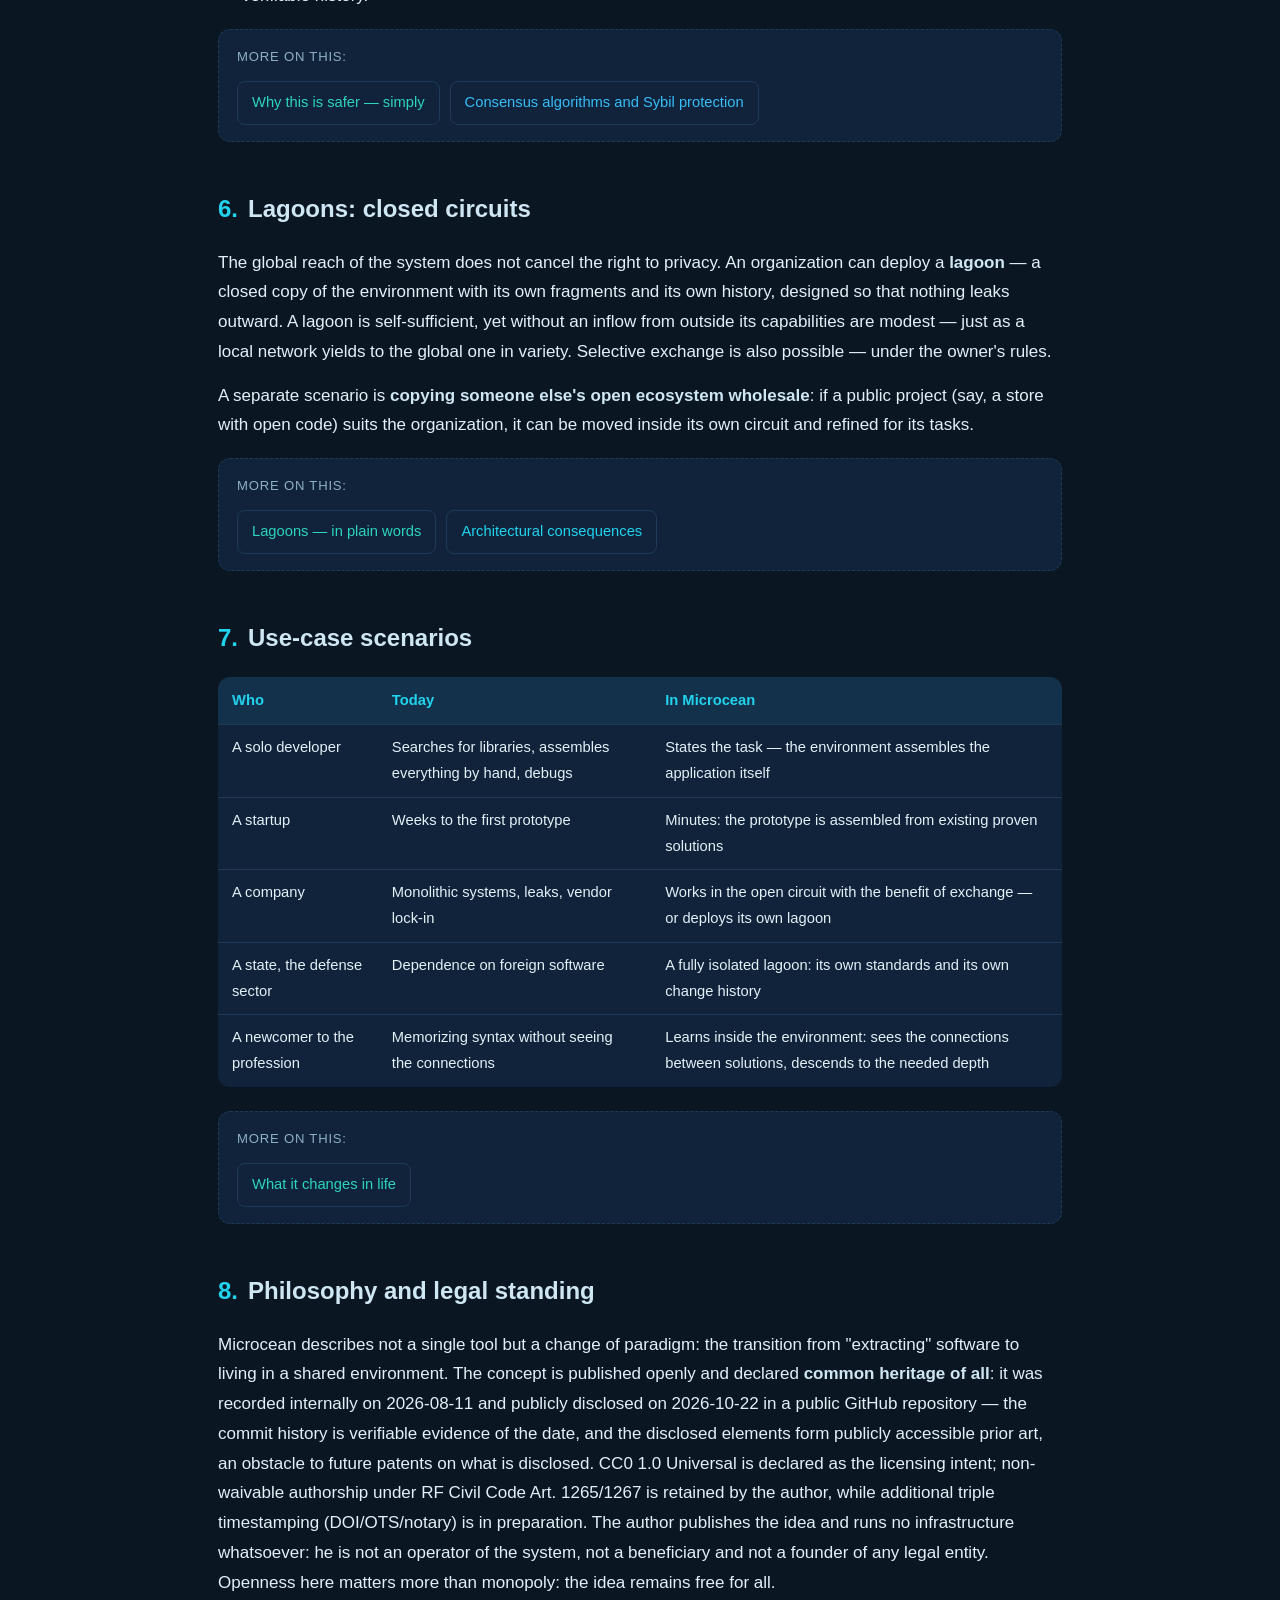
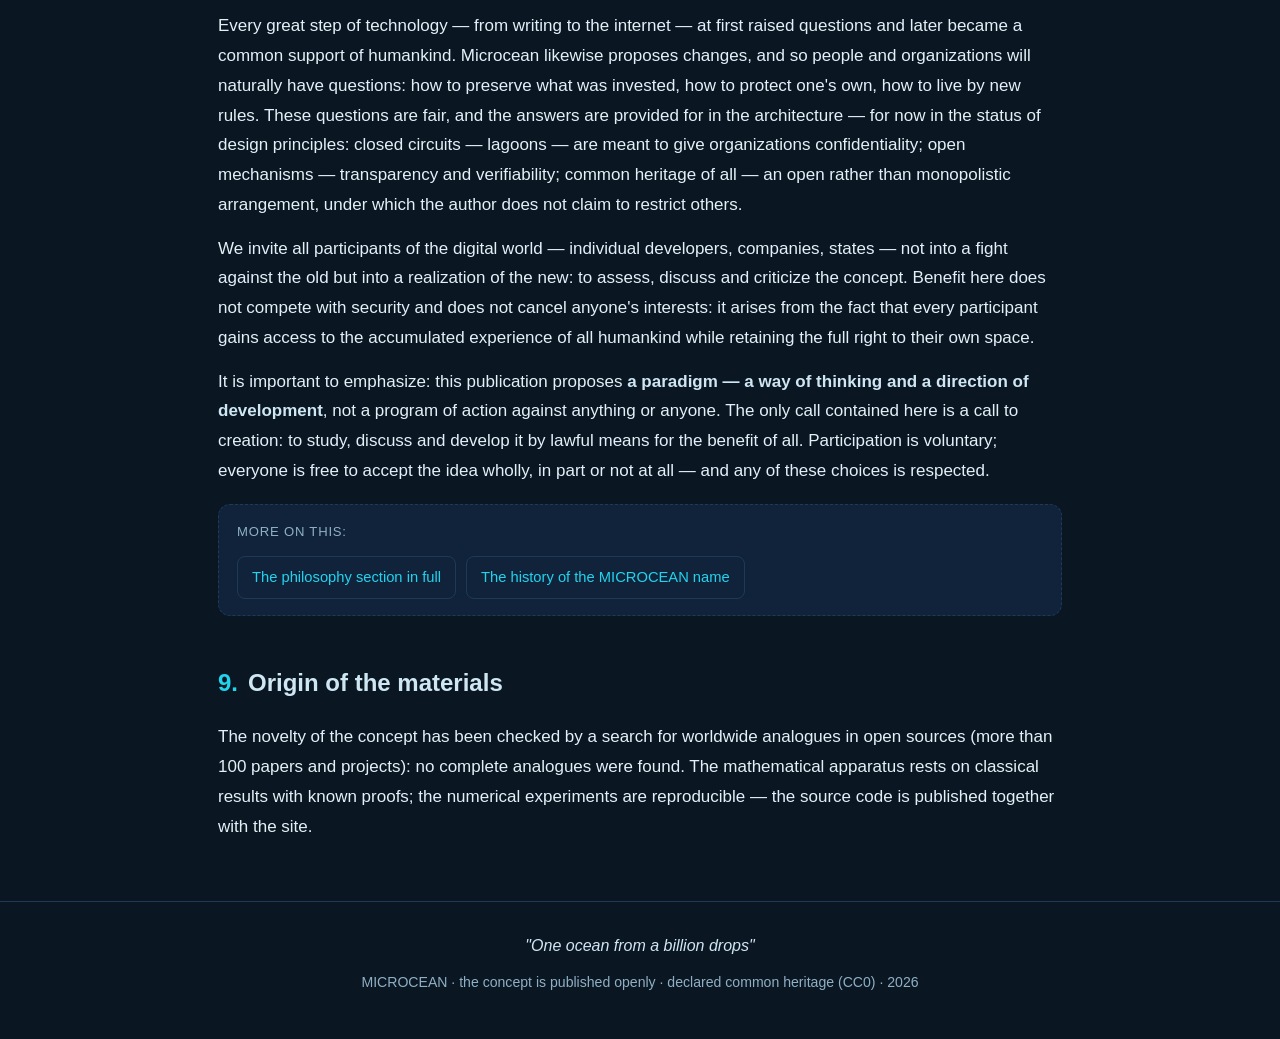
==== commit 6403e654: "fix(legal): two-date chain — internal fixation 2026-08-11 vs public disclosure 2026-10-22 (GitHub co" ====
--- a/en/index.html
+++ b/en/index.html
@@ -13,7 +13,9 @@
 <meta property="og:description" content="Microcean — a concept of a planetary self-assembling software ecosystem. The home page is a navigation hub: materials for readers of any level — from an introductory overview to the mathematical theory.">
 <meta property="og:site_name" content="MICROCEAN">
 <meta property="og:locale" content="en_US">
-<meta property="og:image" content="../favicon.svg">
+<meta property="og:image" content="https://dsconoiz.github.io/microcean/favicon.svg">
+<meta property="og:url" content="https://dsconoiz.github.io/microcean/en/index.html">
+<link rel="canonical" href="https://dsconoiz.github.io/microcean/en/index.html">
 <meta name="twitter:card" content="summary">
 </head>
 <body>
@@ -193,7 +195,7 @@
 
 <section id="philosophy">
   <h2 class="section-title"><span class="num">8.</span>Philosophy and legal standing</h2>
-  <p>Microcean describes not a single tool but a change of paradigm: the transition from "extracting" software to living in a shared environment. The concept is published openly and declared <strong>common heritage of all</strong>: a public record of the disclosed elements dated 2026-08-11 creates publicly accessible prior art — an obstacle to future patents on what is disclosed. CC0 1.0 Universal is declared as the licensing intent; non-waivable authorship under RF Civil Code Art. 1265/1267 is retained by the author, while reliable dating (DOI/OTS) is in preparation. The author publishes the idea and runs no infrastructure whatsoever: he is not an operator of the system, not a beneficiary and not a founder of any legal entity. Openness here matters more than monopoly: the idea remains free for all.</p>
+  <p>Microcean describes not a single tool but a change of paradigm: the transition from "extracting" software to living in a shared environment. The concept is published openly and declared <strong>common heritage of all</strong>: it was recorded internally on 2026-08-11 and publicly disclosed on 2026-10-22 in a public GitHub repository — the commit history is verifiable evidence of the date, and the disclosed elements form publicly accessible prior art, an obstacle to future patents on what is disclosed. CC0 1.0 Universal is declared as the licensing intent; non-waivable authorship under RF Civil Code Art. 1265/1267 is retained by the author, while additional triple timestamping (DOI/OTS/notary) is in preparation. The author publishes the idea and runs no infrastructure whatsoever: he is not an operator of the system, not a beneficiary and not a founder of any legal entity. Openness here matters more than monopoly: the idea remains free for all.</p>
   <p>Every great step of technology — from writing to the internet — at first raised questions and later became a common support of humankind. Microcean likewise proposes changes, and so people and organizations will naturally have questions: how to preserve what was invested, how to protect one's own, how to live by new rules. These questions are fair, and the answers are provided for in the architecture — for now in the status of design principles: closed circuits — lagoons — are meant to give organizations confidentiality; open mechanisms — transparency and verifiability; common heritage of all — an open rather than monopolistic arrangement, under which the author does not claim to restrict others.</p>
   <p>We invite all participants of the digital world — individual developers, companies, states — not into a fight against the old but into a realization of the new: to assess, discuss and criticize the concept. Benefit here does not compete with security and does not cancel anyone's interests: it arises from the fact that every participant gains access to the accumulated experience of all humankind while retaining the full right to their own space.</p>
   <p>It is important to emphasize: this publication proposes <strong>a paradigm — a way of thinking and a direction of development</strong>, not a program of action against anything or anyone. The only call contained here is a call to creation: to study, discuss and develop it by lawful means for the benefit of all. Participation is voluntary; everyone is free to accept the idea wholly, in part or not at all — and any of these choices is respected.</p>
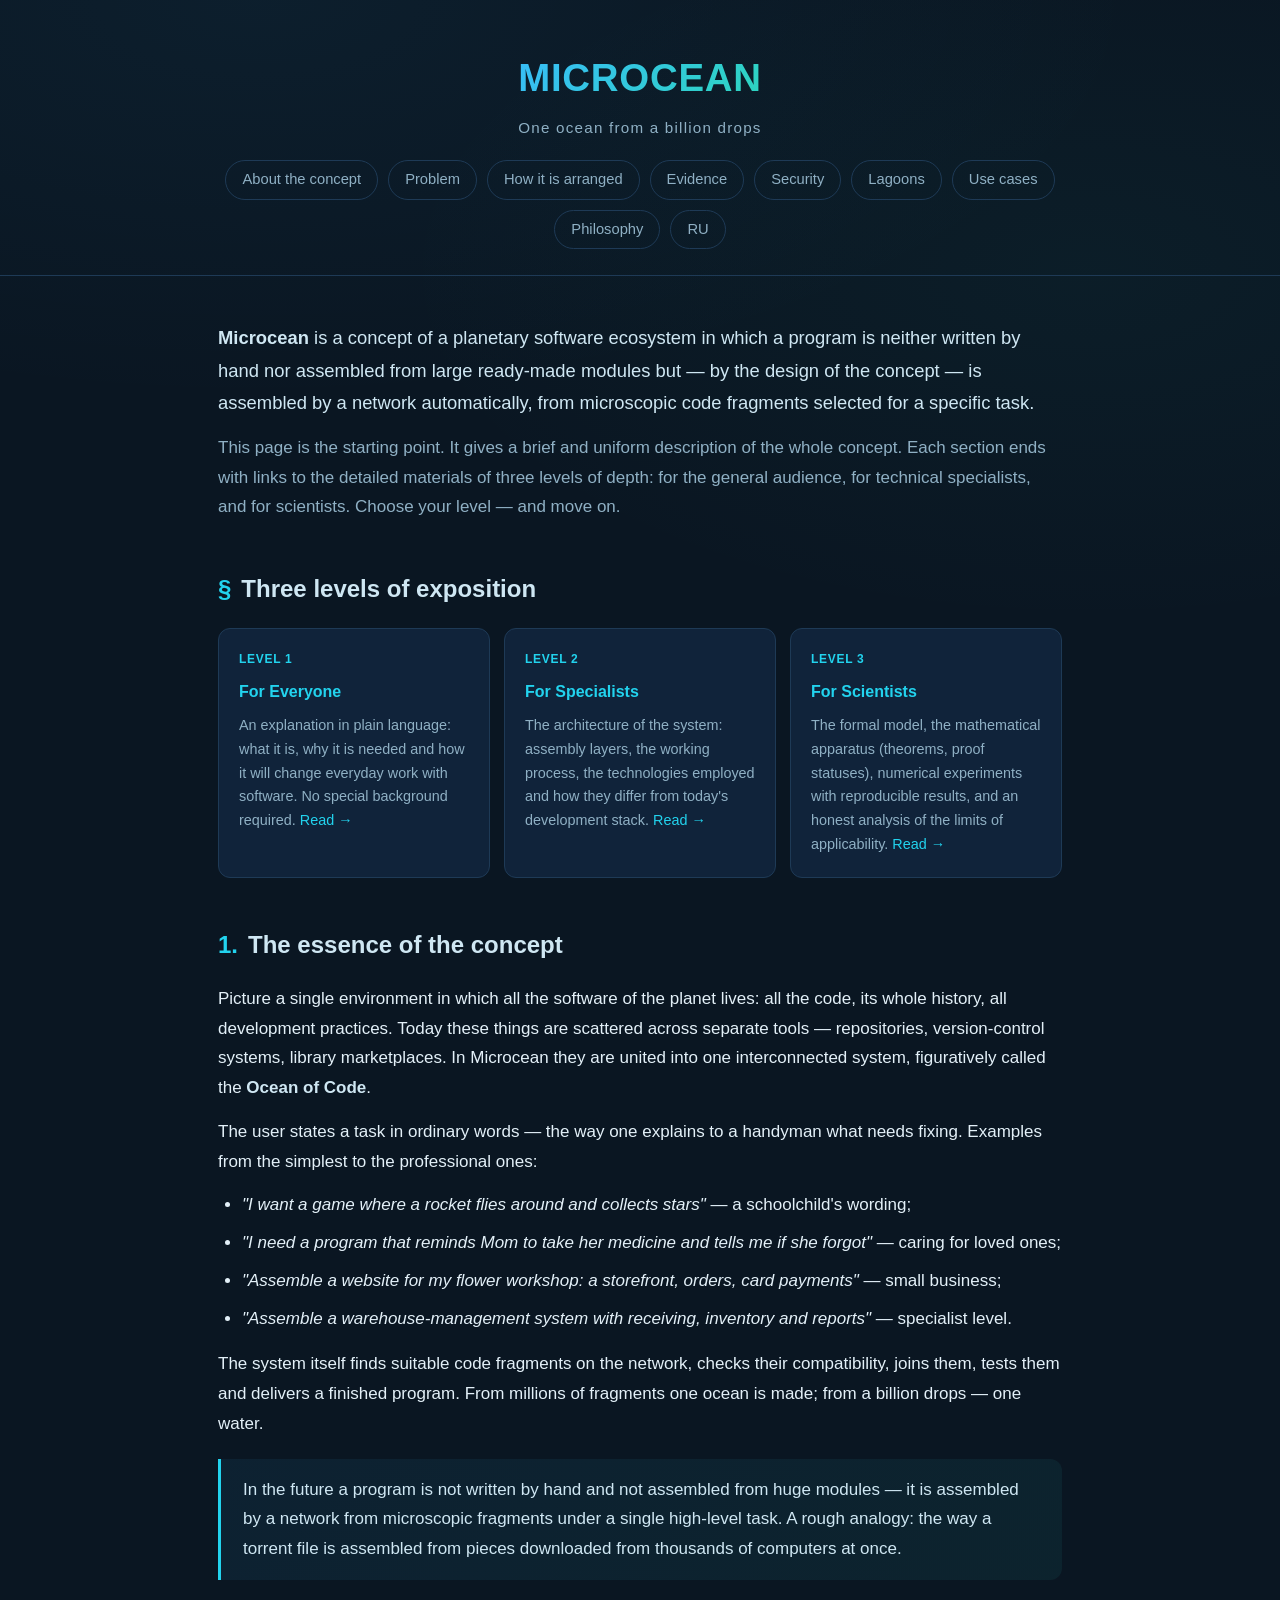
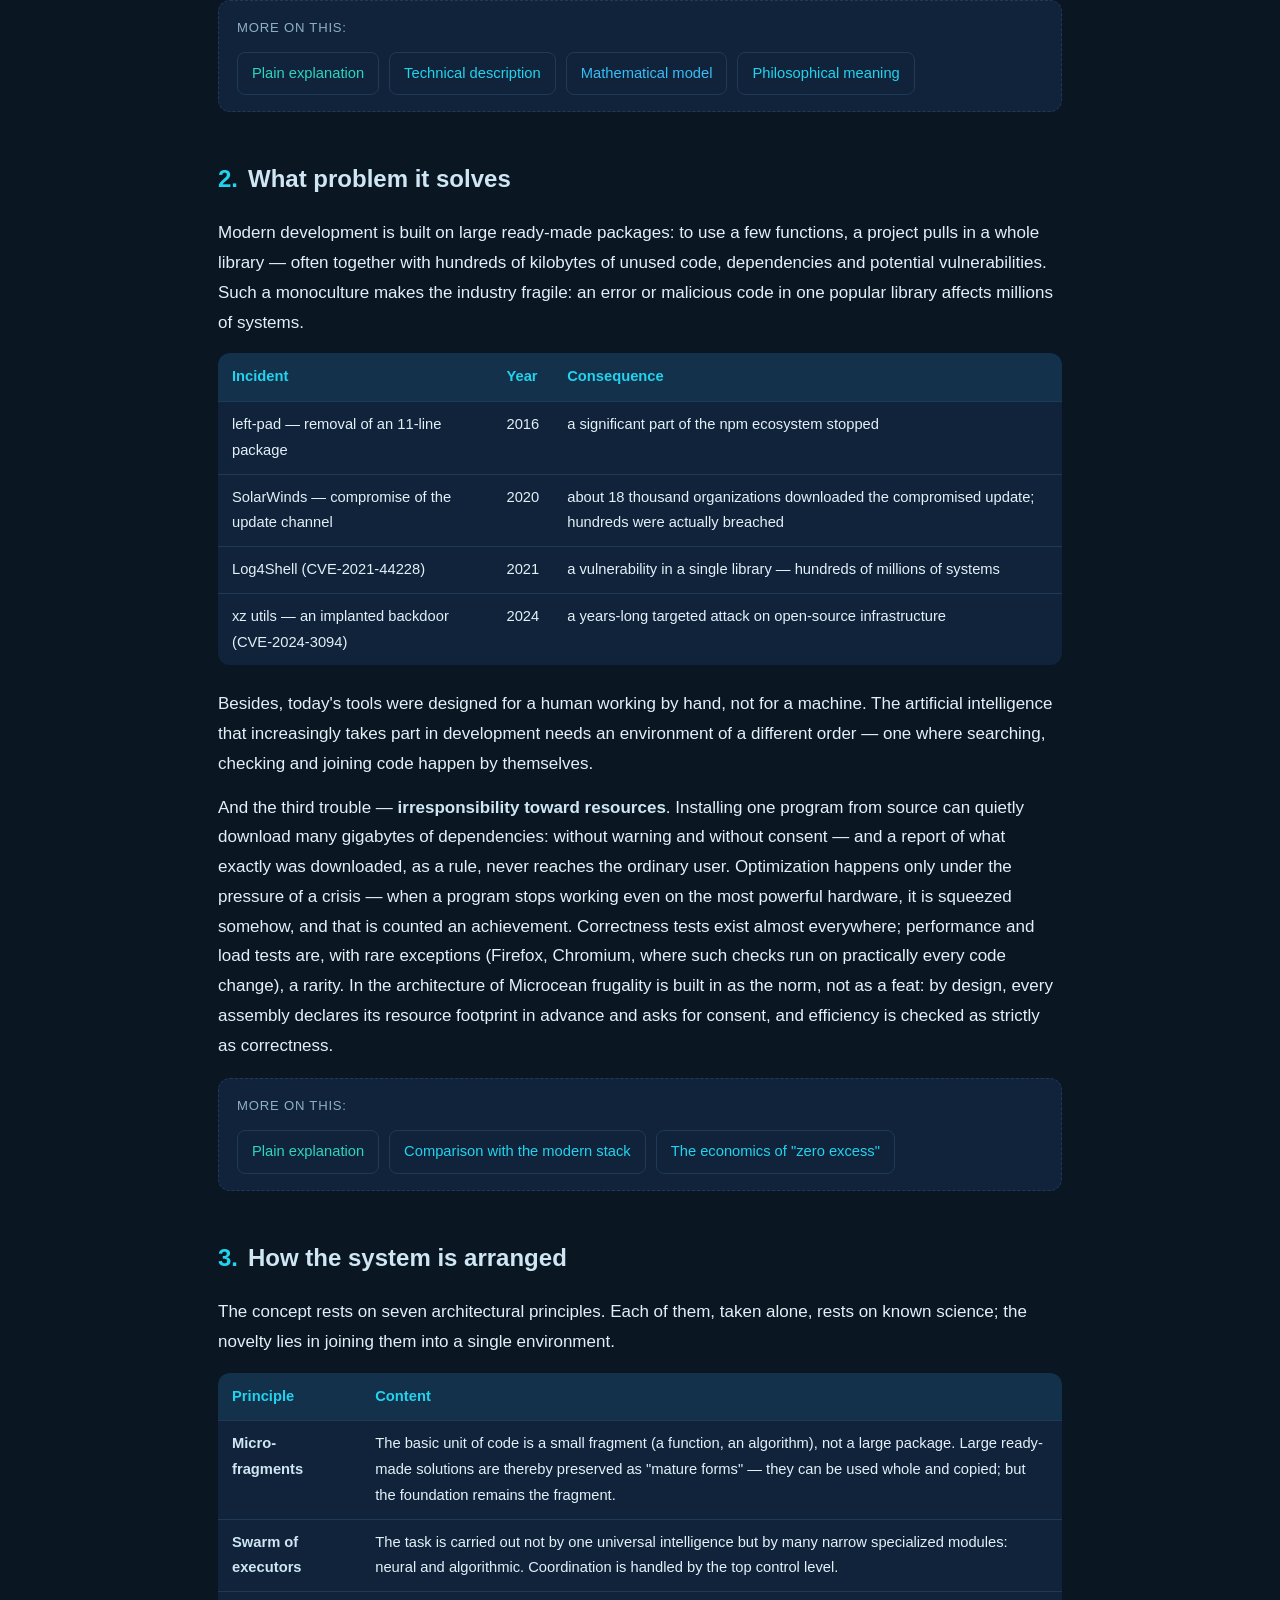
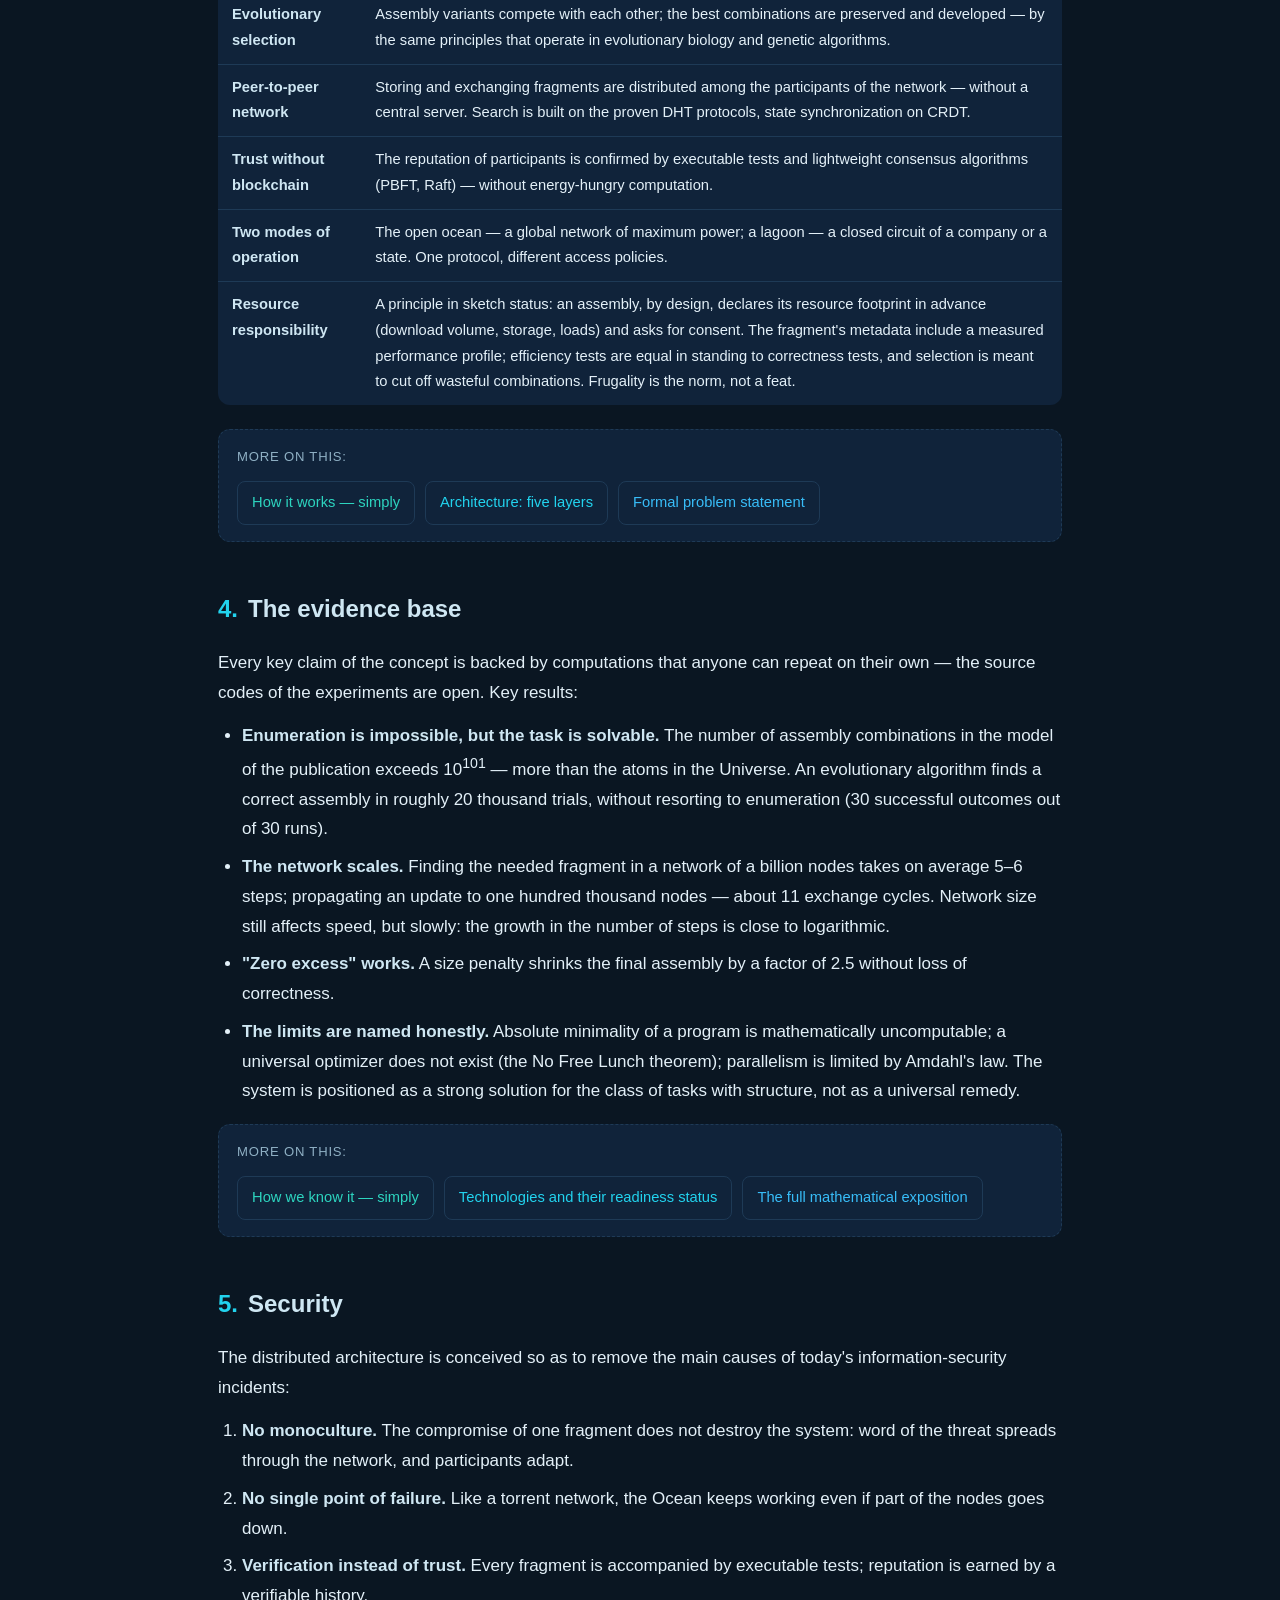
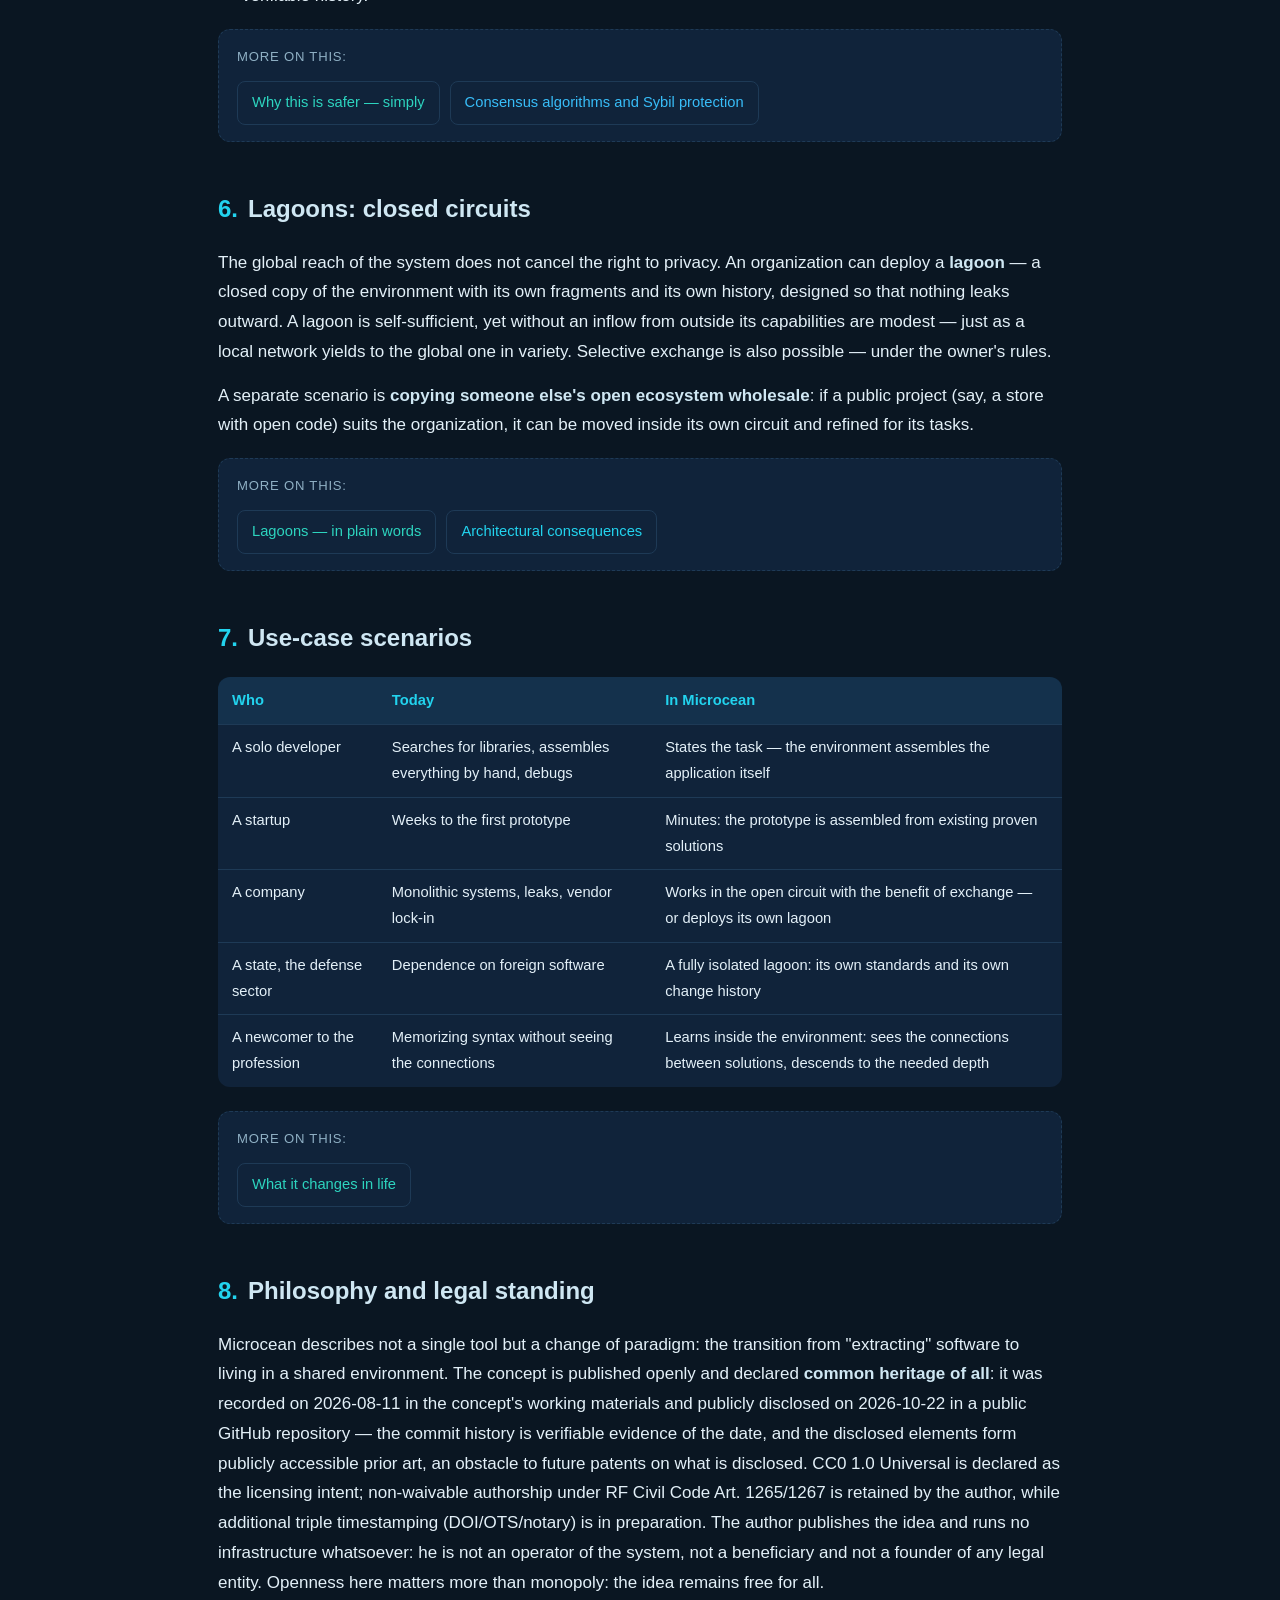
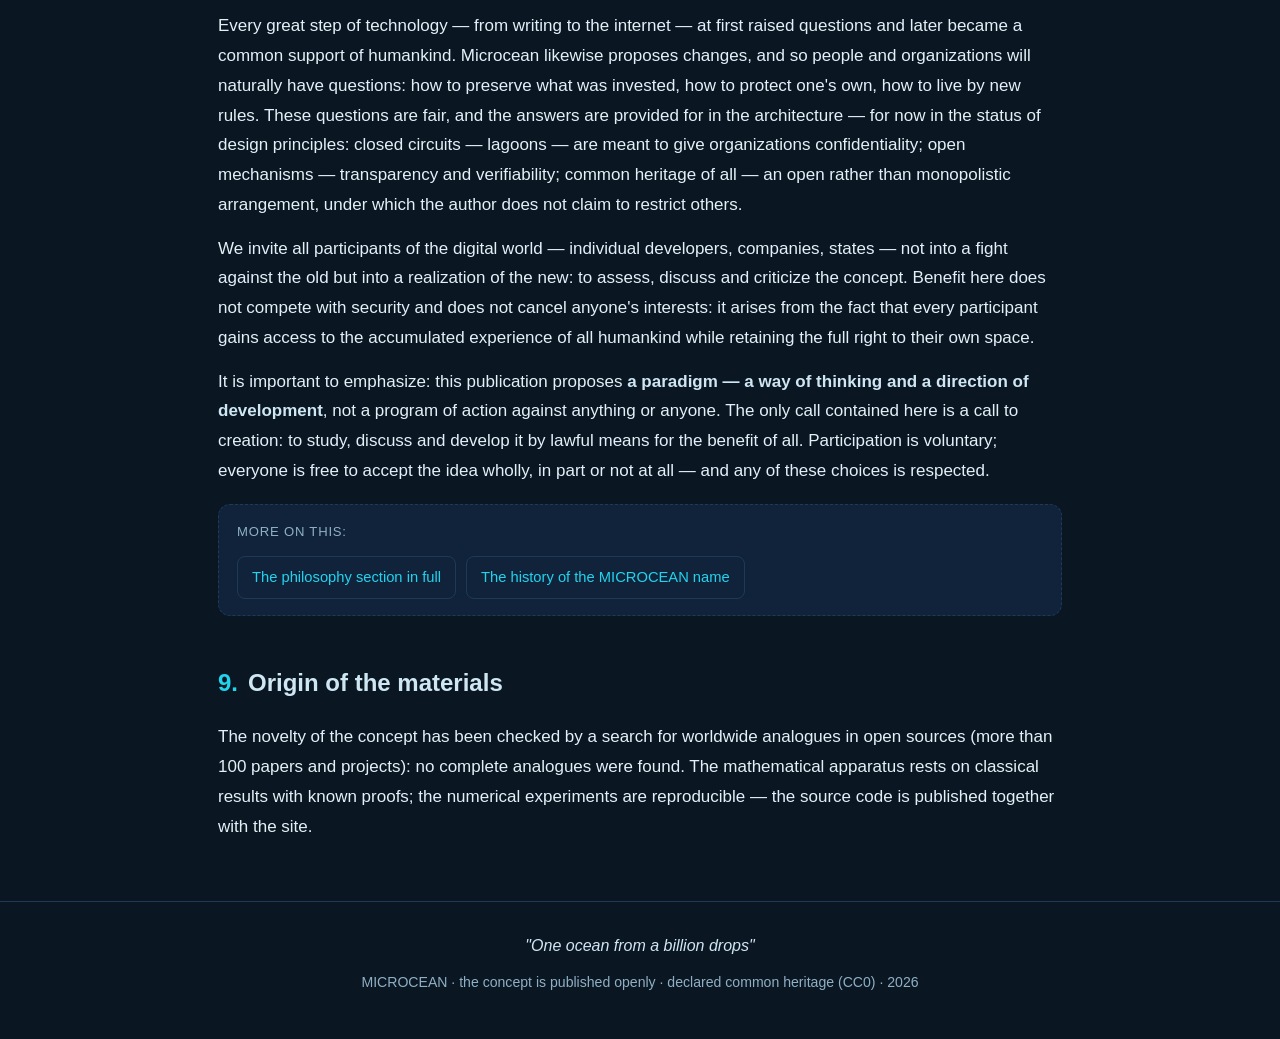
==== commit da746249: "fix(content): impersonal public voice — remove private-infra references (operator directive)" ====
--- a/en/index.html
+++ b/en/index.html
@@ -195,7 +195,7 @@
 
 <section id="philosophy">
   <h2 class="section-title"><span class="num">8.</span>Philosophy and legal standing</h2>
-  <p>Microcean describes not a single tool but a change of paradigm: the transition from "extracting" software to living in a shared environment. The concept is published openly and declared <strong>common heritage of all</strong>: it was recorded internally on 2026-08-11 and publicly disclosed on 2026-10-22 in a public GitHub repository — the commit history is verifiable evidence of the date, and the disclosed elements form publicly accessible prior art, an obstacle to future patents on what is disclosed. CC0 1.0 Universal is declared as the licensing intent; non-waivable authorship under RF Civil Code Art. 1265/1267 is retained by the author, while additional triple timestamping (DOI/OTS/notary) is in preparation. The author publishes the idea and runs no infrastructure whatsoever: he is not an operator of the system, not a beneficiary and not a founder of any legal entity. Openness here matters more than monopoly: the idea remains free for all.</p>
+  <p>Microcean describes not a single tool but a change of paradigm: the transition from "extracting" software to living in a shared environment. The concept is published openly and declared <strong>common heritage of all</strong>: it was recorded on 2026-08-11 in the concept's working materials and publicly disclosed on 2026-10-22 in a public GitHub repository — the commit history is verifiable evidence of the date, and the disclosed elements form publicly accessible prior art, an obstacle to future patents on what is disclosed. CC0 1.0 Universal is declared as the licensing intent; non-waivable authorship under RF Civil Code Art. 1265/1267 is retained by the author, while additional triple timestamping (DOI/OTS/notary) is in preparation. The author publishes the idea and runs no infrastructure whatsoever: he is not an operator of the system, not a beneficiary and not a founder of any legal entity. Openness here matters more than monopoly: the idea remains free for all.</p>
   <p>Every great step of technology — from writing to the internet — at first raised questions and later became a common support of humankind. Microcean likewise proposes changes, and so people and organizations will naturally have questions: how to preserve what was invested, how to protect one's own, how to live by new rules. These questions are fair, and the answers are provided for in the architecture — for now in the status of design principles: closed circuits — lagoons — are meant to give organizations confidentiality; open mechanisms — transparency and verifiability; common heritage of all — an open rather than monopolistic arrangement, under which the author does not claim to restrict others.</p>
   <p>We invite all participants of the digital world — individual developers, companies, states — not into a fight against the old but into a realization of the new: to assess, discuss and criticize the concept. Benefit here does not compete with security and does not cancel anyone's interests: it arises from the fact that every participant gains access to the accumulated experience of all humankind while retaining the full right to their own space.</p>
   <p>It is important to emphasize: this publication proposes <strong>a paradigm — a way of thinking and a direction of development</strong>, not a program of action against anything or anyone. The only call contained here is a call to creation: to study, discuss and develop it by lawful means for the benefit of all. Participation is voluntary; everyone is free to accept the idea wholly, in part or not at all — and any of these choices is respected.</p>
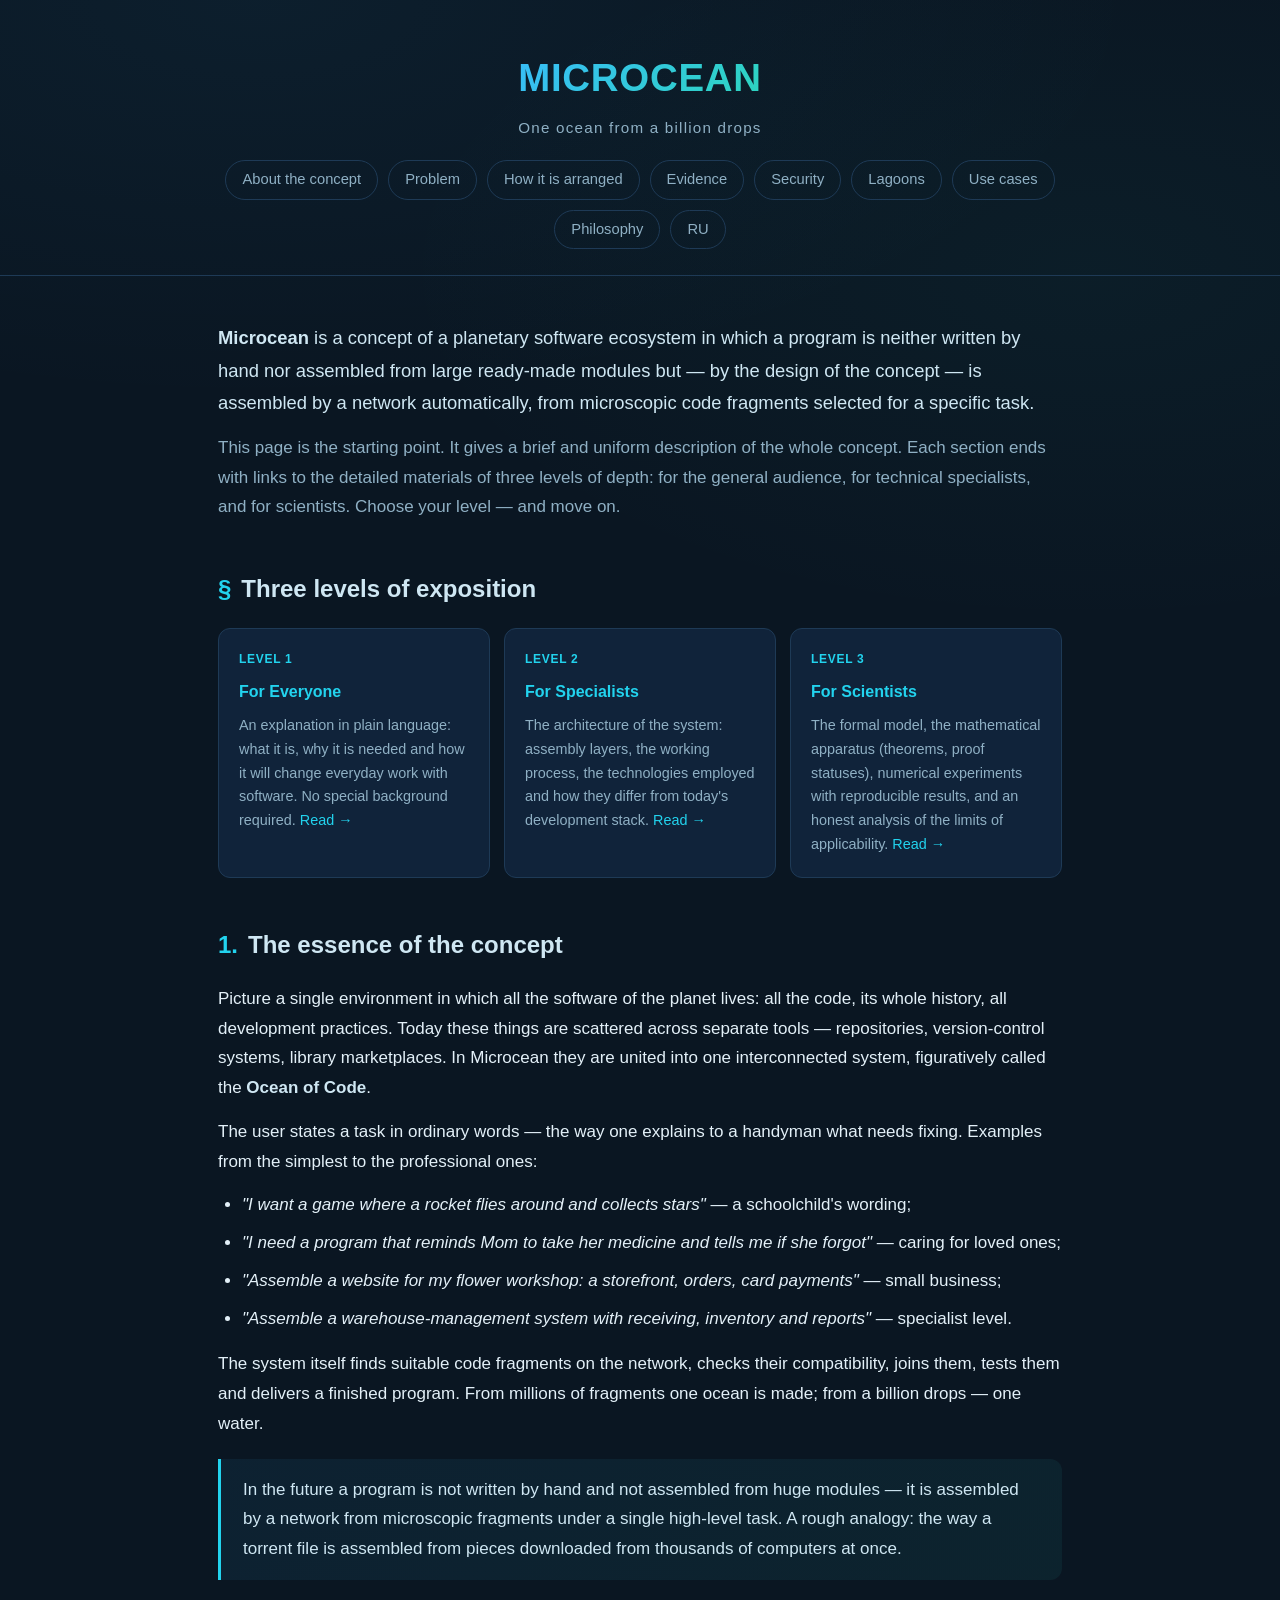
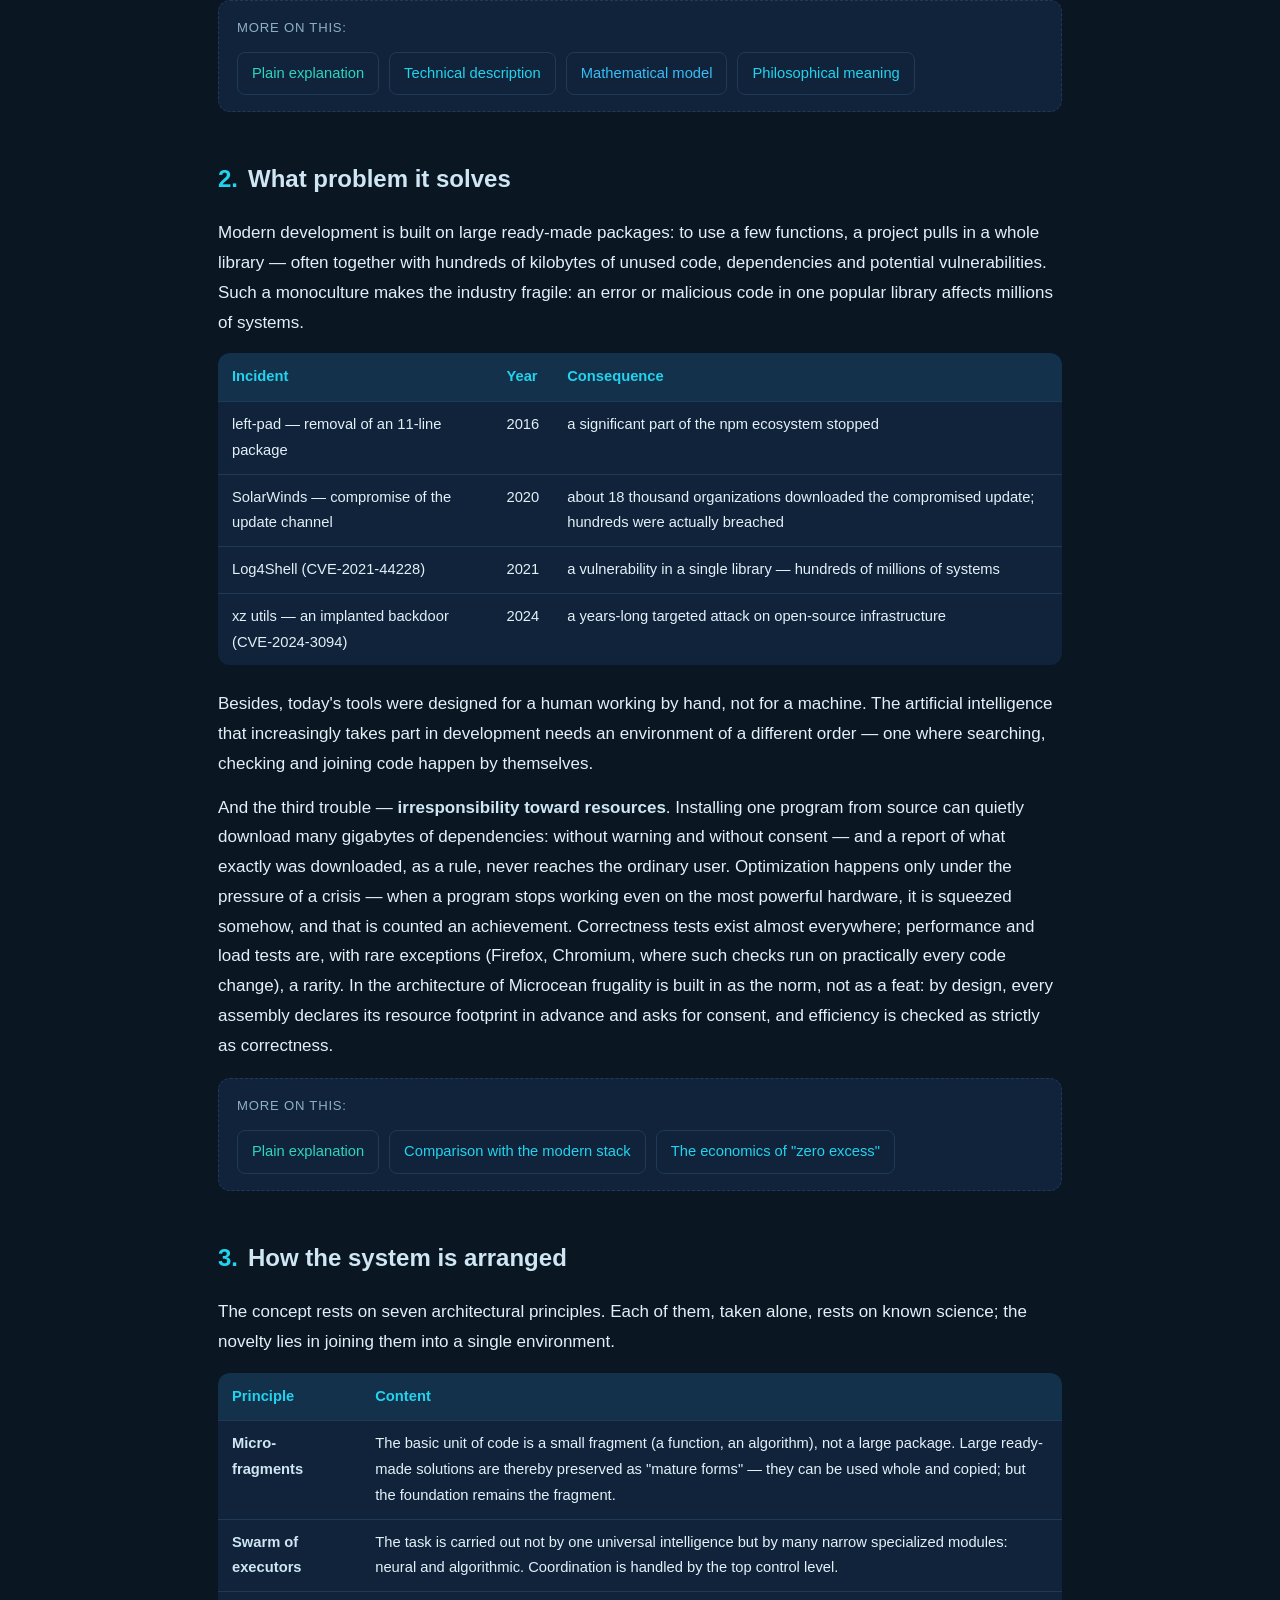
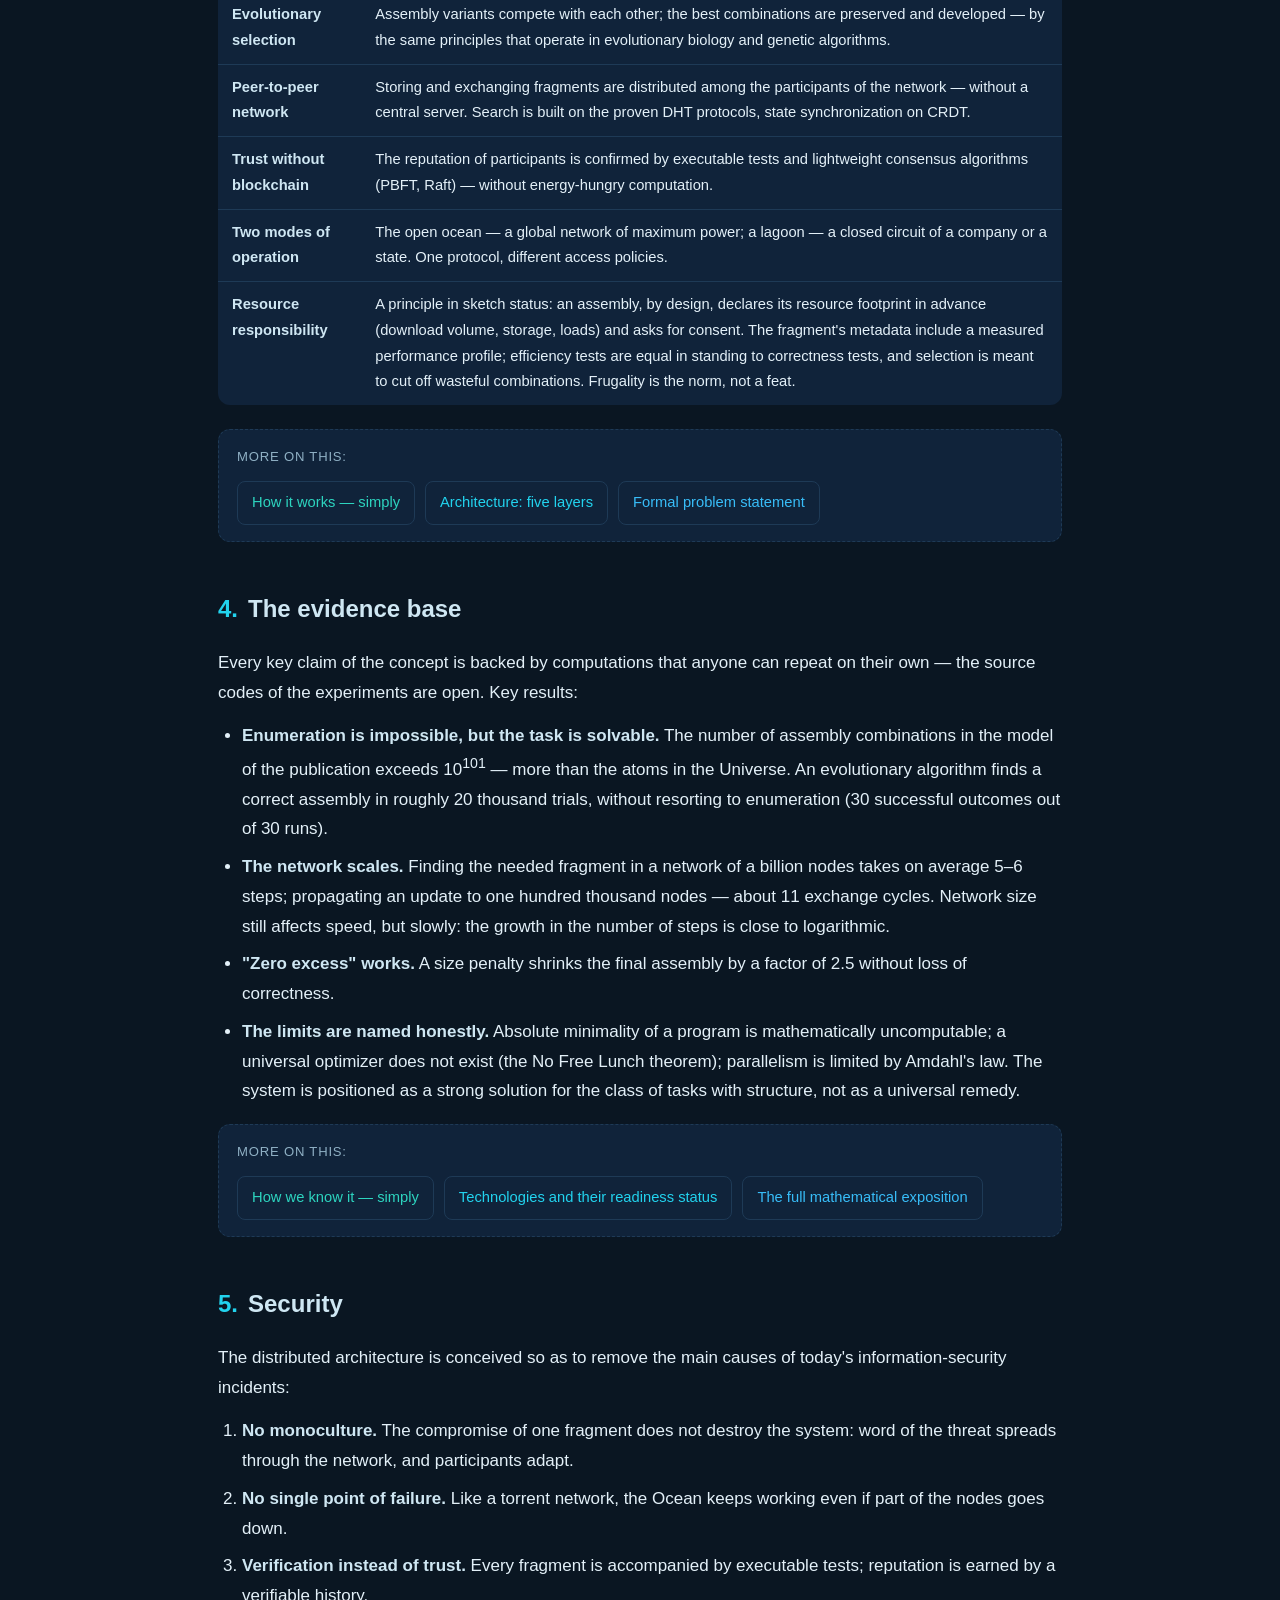
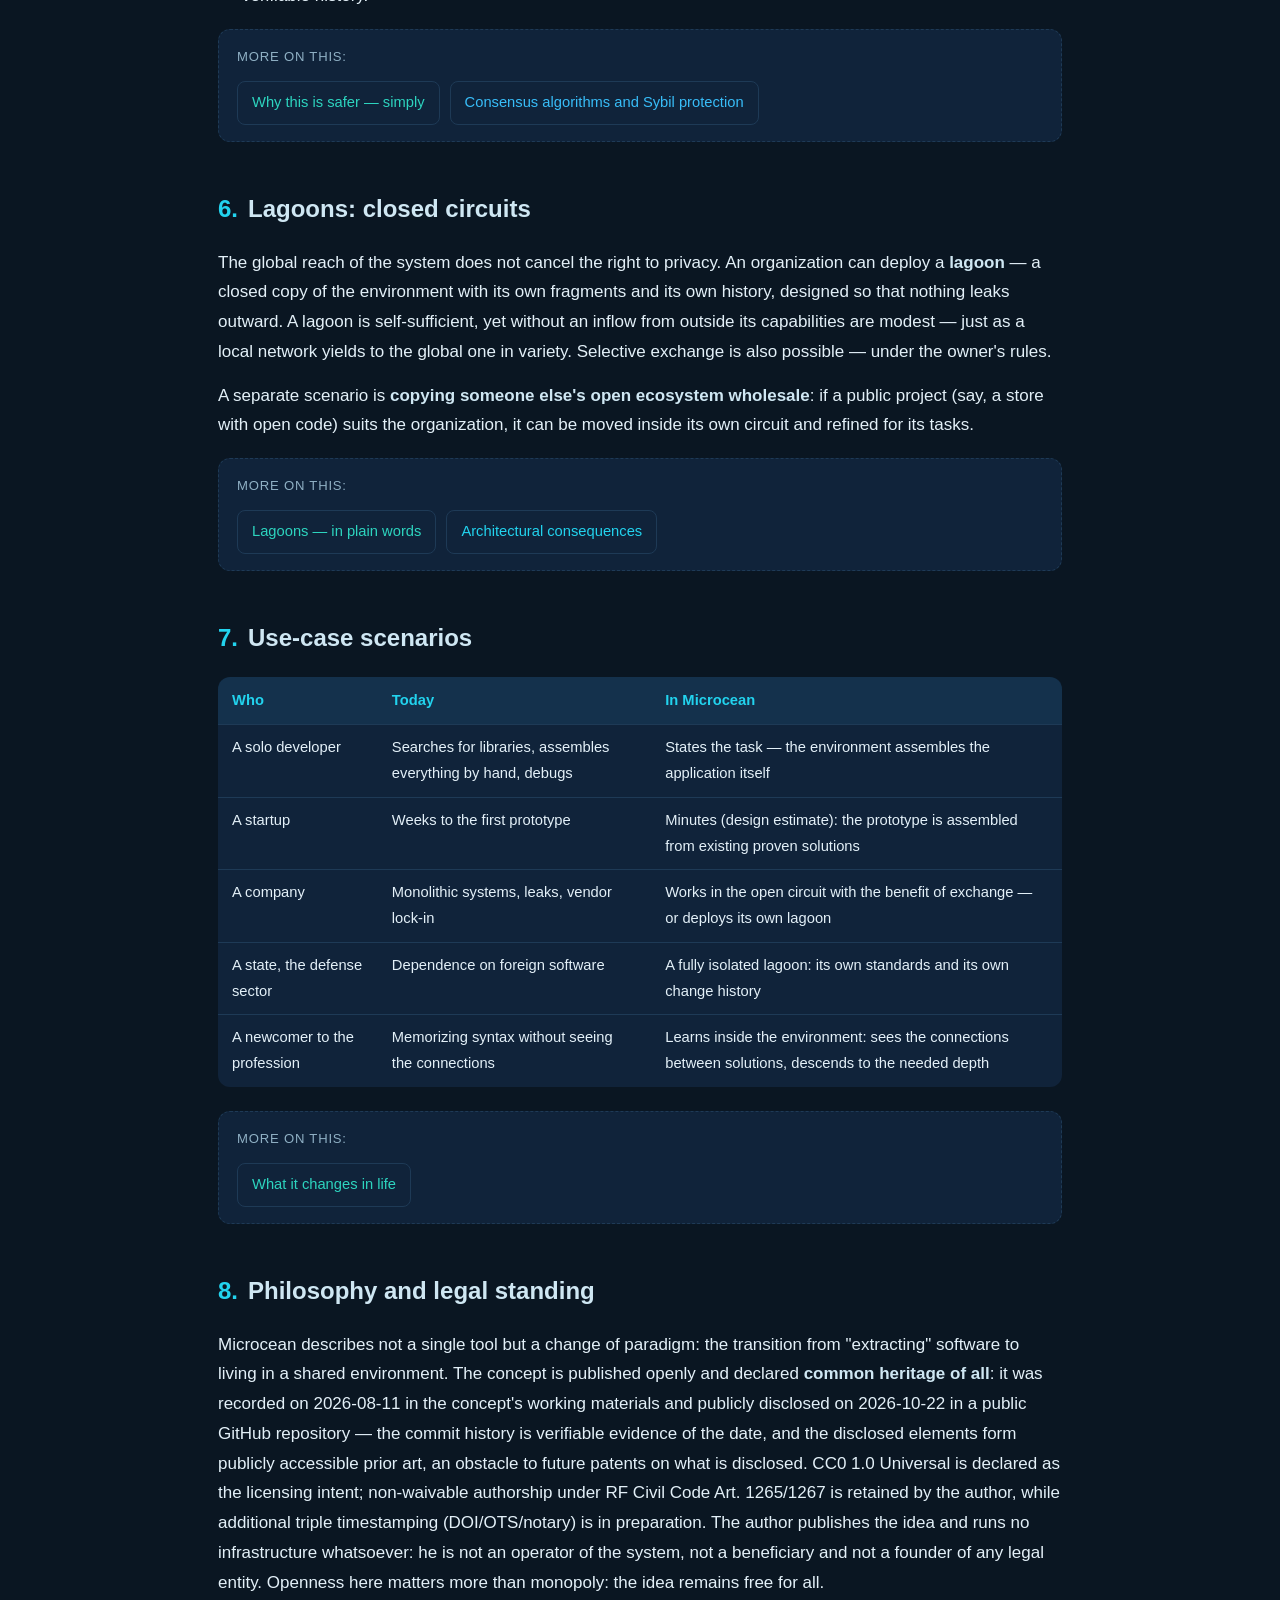
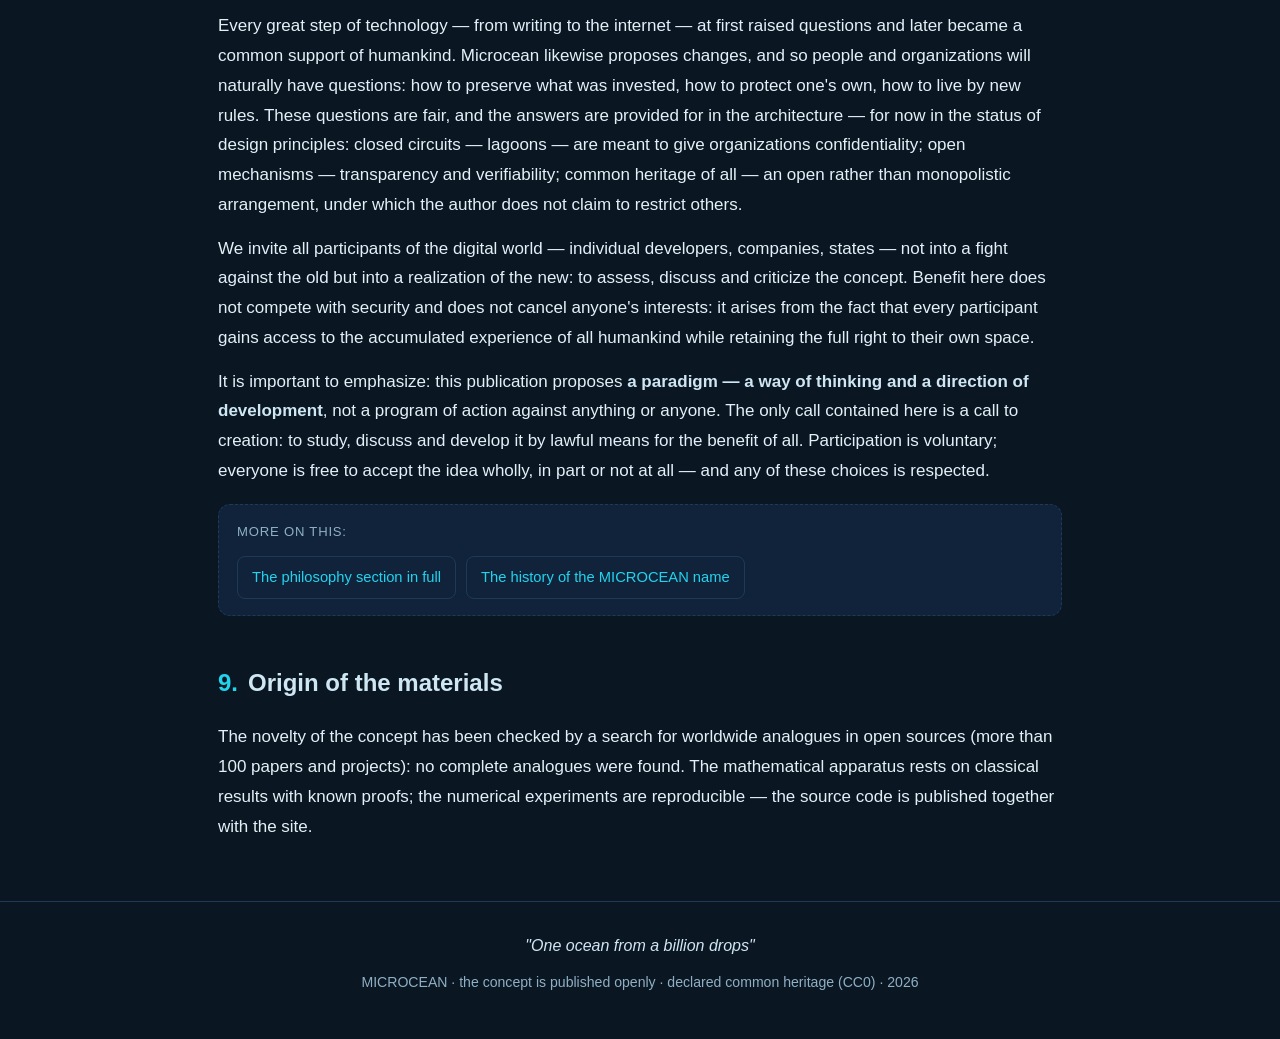
==== commit 3642dbf3: "fix(site): live-critic round — hedge minutes cell, description bounds, experiments link, sitemap las" ====
--- a/en/index.html
+++ b/en/index.html
@@ -4,13 +4,13 @@
 <meta charset="UTF-8">
 <meta name="viewport" content="width=device-width, initial-scale=1.0">
 <title>MICROCEAN — One Ocean from a Billion Drops</title>
-<meta name="description" content="Microcean — a concept of a planetary self-assembling software ecosystem. The home page is a navigation hub: materials for readers of any level — from an introductory overview to the mathematical theory.">
+<meta name="description" content="Microcean — a concept of a planetary self-assembling software ecosystem. Navigation hub: materials for readers of any depth level.">
 <meta name="theme-color" content="#0a1622">
 <link rel="icon" href="../favicon.svg" type="image/svg+xml">
 <link rel="stylesheet" href="../assets/style.css">
 <meta property="og:type" content="website">
 <meta property="og:title" content="MICROCEAN — One Ocean from a Billion Drops">
-<meta property="og:description" content="Microcean — a concept of a planetary self-assembling software ecosystem. The home page is a navigation hub: materials for readers of any level — from an introductory overview to the mathematical theory.">
+<meta property="og:description" content="Microcean — a concept of a planetary self-assembling software ecosystem. Navigation hub: materials for readers of any depth level.">
 <meta property="og:site_name" content="MICROCEAN">
 <meta property="og:locale" content="en_US">
 <meta property="og:image" content="https://dsconoiz.github.io/microcean/favicon.svg">
@@ -181,7 +181,7 @@
     <thead><tr><th>Who</th><th>Today</th><th>In Microcean</th></tr></thead>
     <tbody>
       <tr><td>A solo developer</td><td>Searches for libraries, assembles everything by hand, debugs</td><td>States the task — the environment assembles the application itself</td></tr>
-      <tr><td>A startup</td><td>Weeks to the first prototype</td><td>Minutes: the prototype is assembled from existing proven solutions</td></tr>
+      <tr><td>A startup</td><td>Weeks to the first prototype</td><td>Minutes (design estimate): the prototype is assembled from existing proven solutions</td></tr>
       <tr><td>A company</td><td>Monolithic systems, leaks, vendor lock-in</td><td>Works in the open circuit with the benefit of exchange — or deploys its own lagoon</td></tr>
       <tr><td>A state, the defense sector</td><td>Dependence on foreign software</td><td>A fully isolated lagoon: its own standards and its own change history</td></tr>
       <tr><td>A newcomer to the profession</td><td>Memorizing syntax without seeing the connections</td><td>Learns inside the environment: sees the connections between solutions, descends to the needed depth</td></tr>
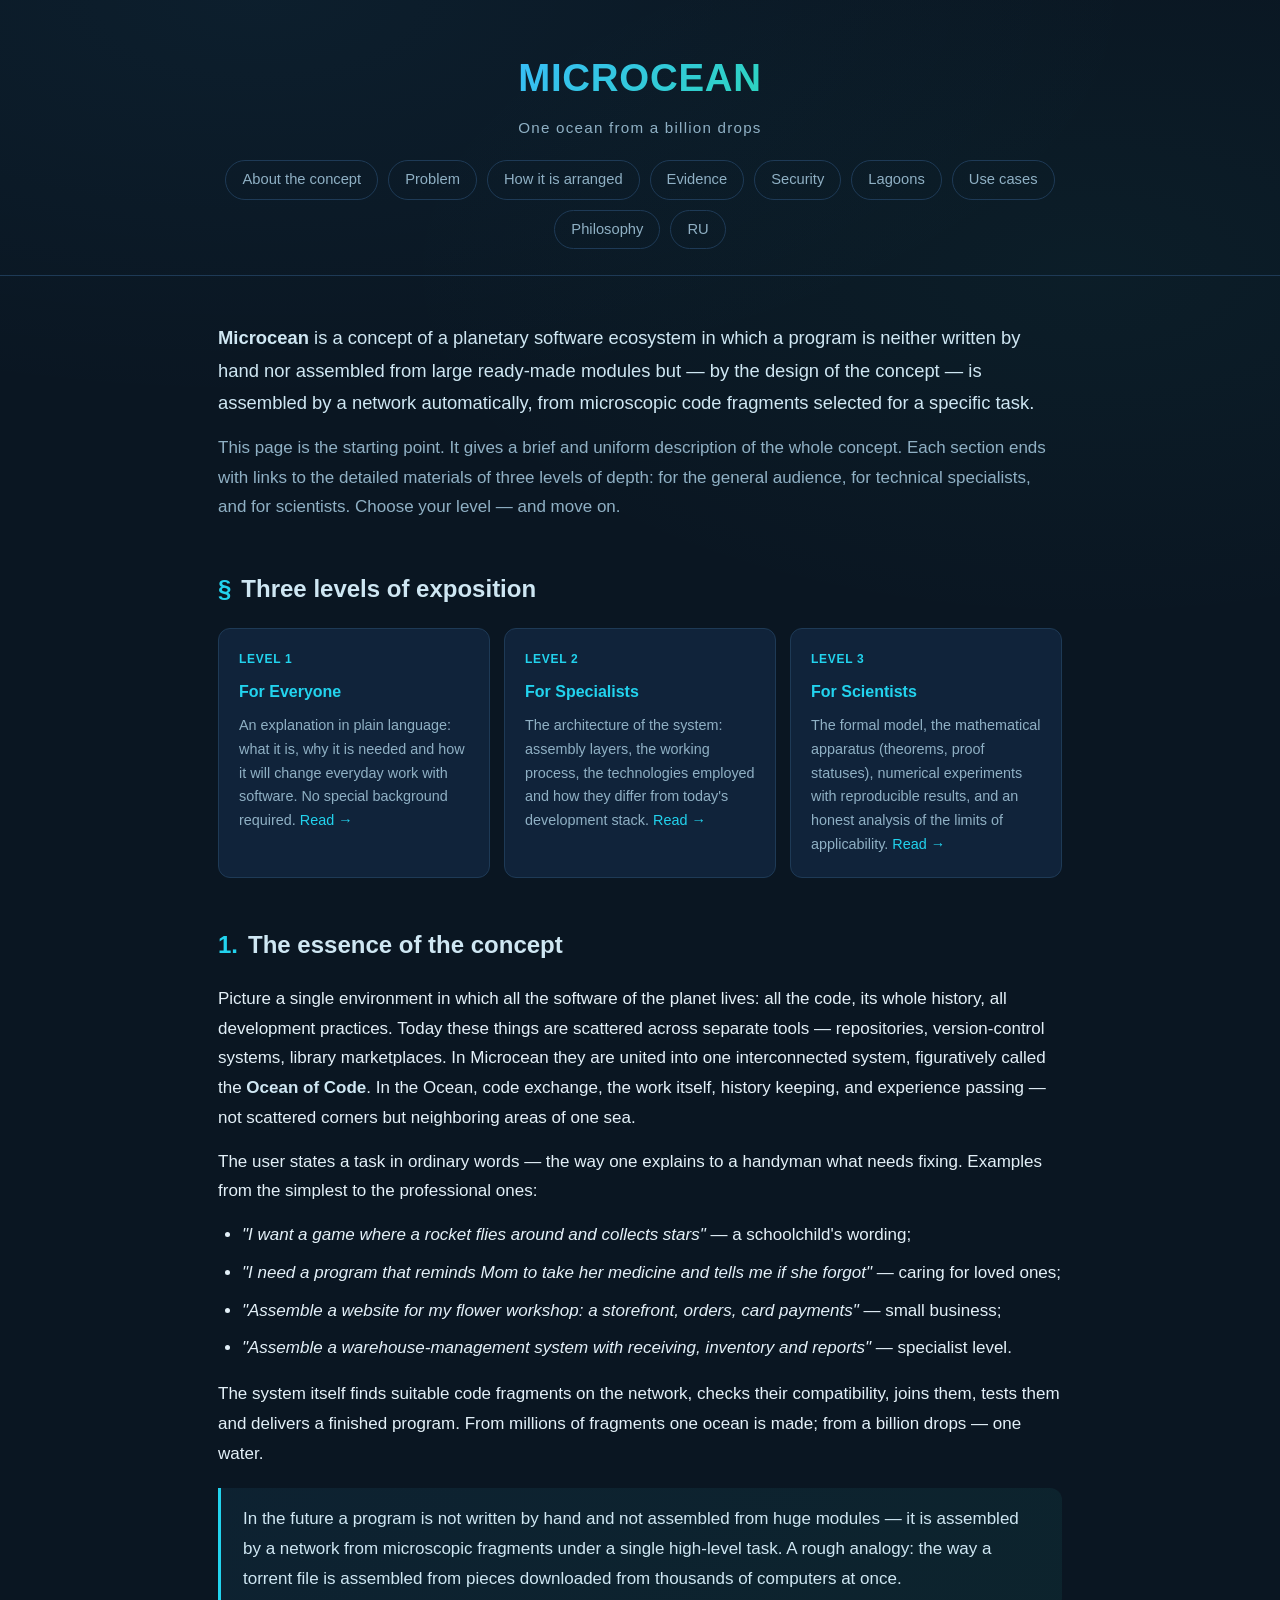
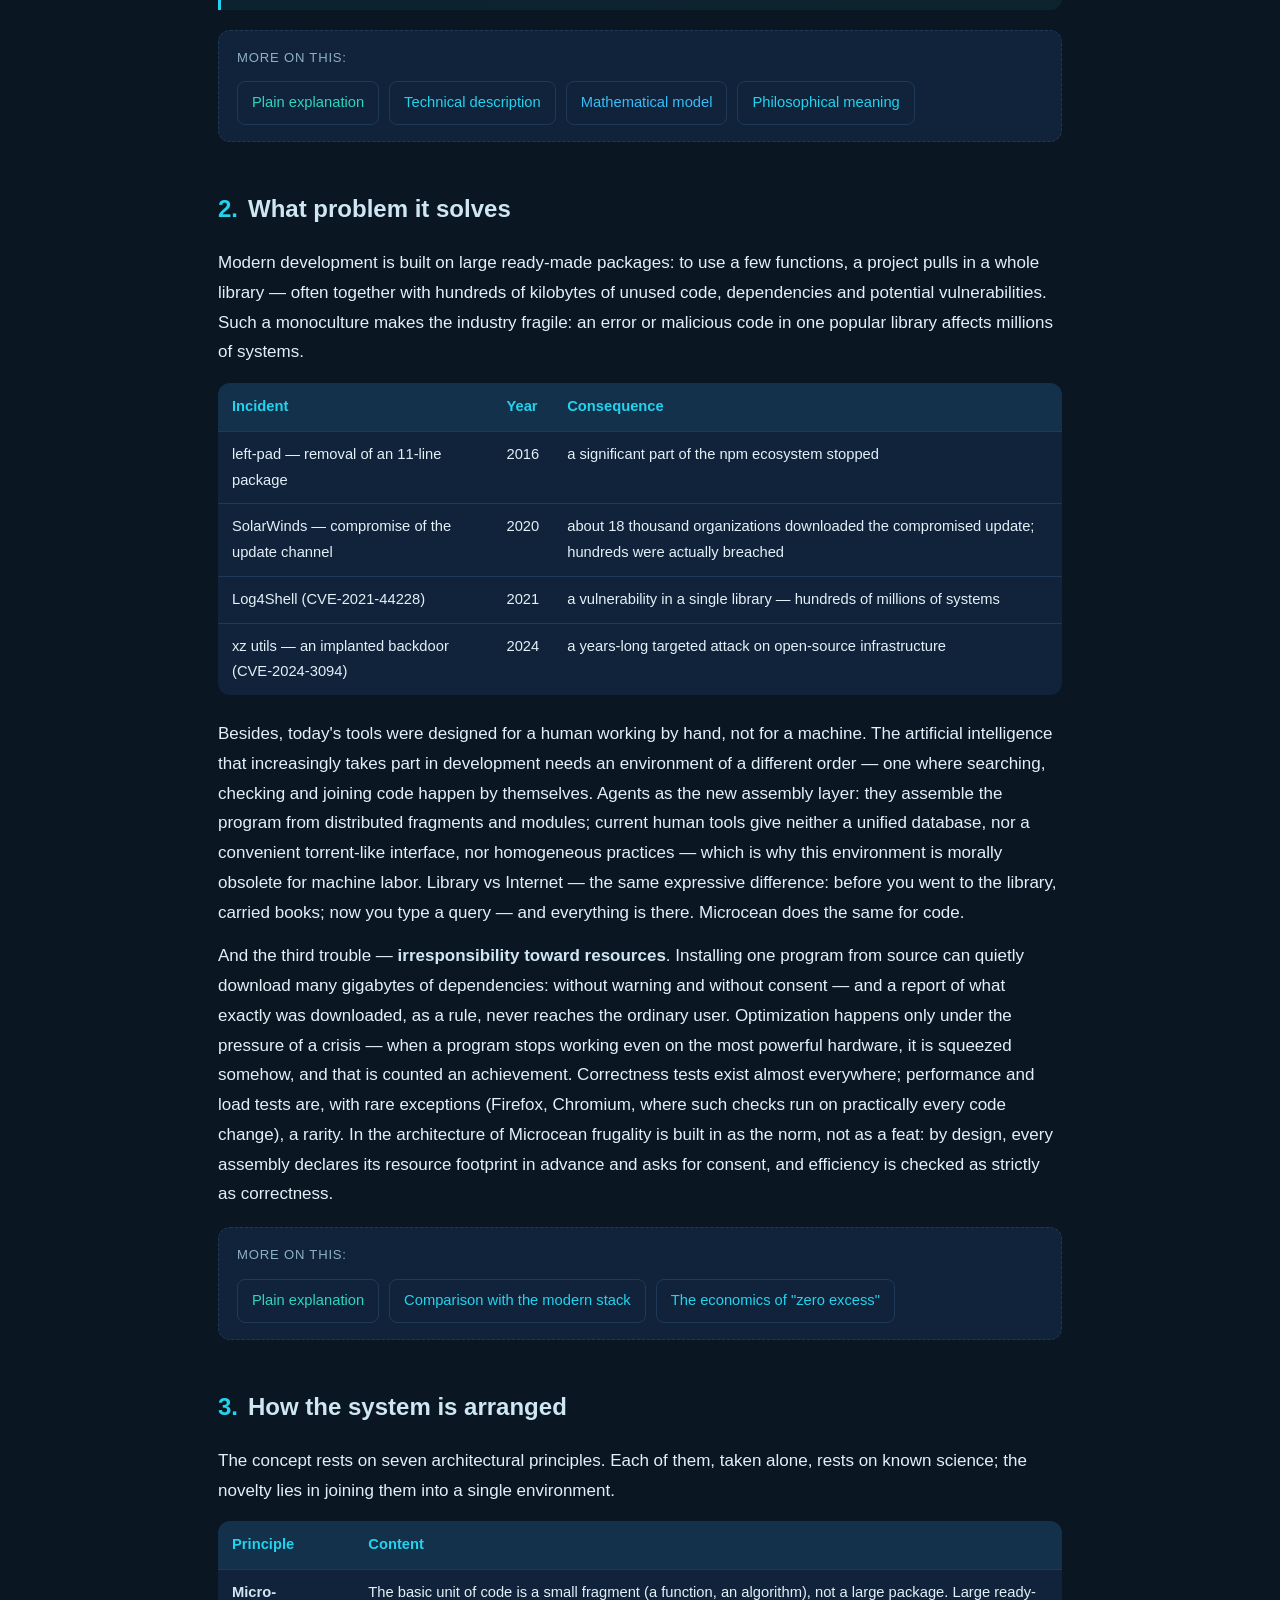
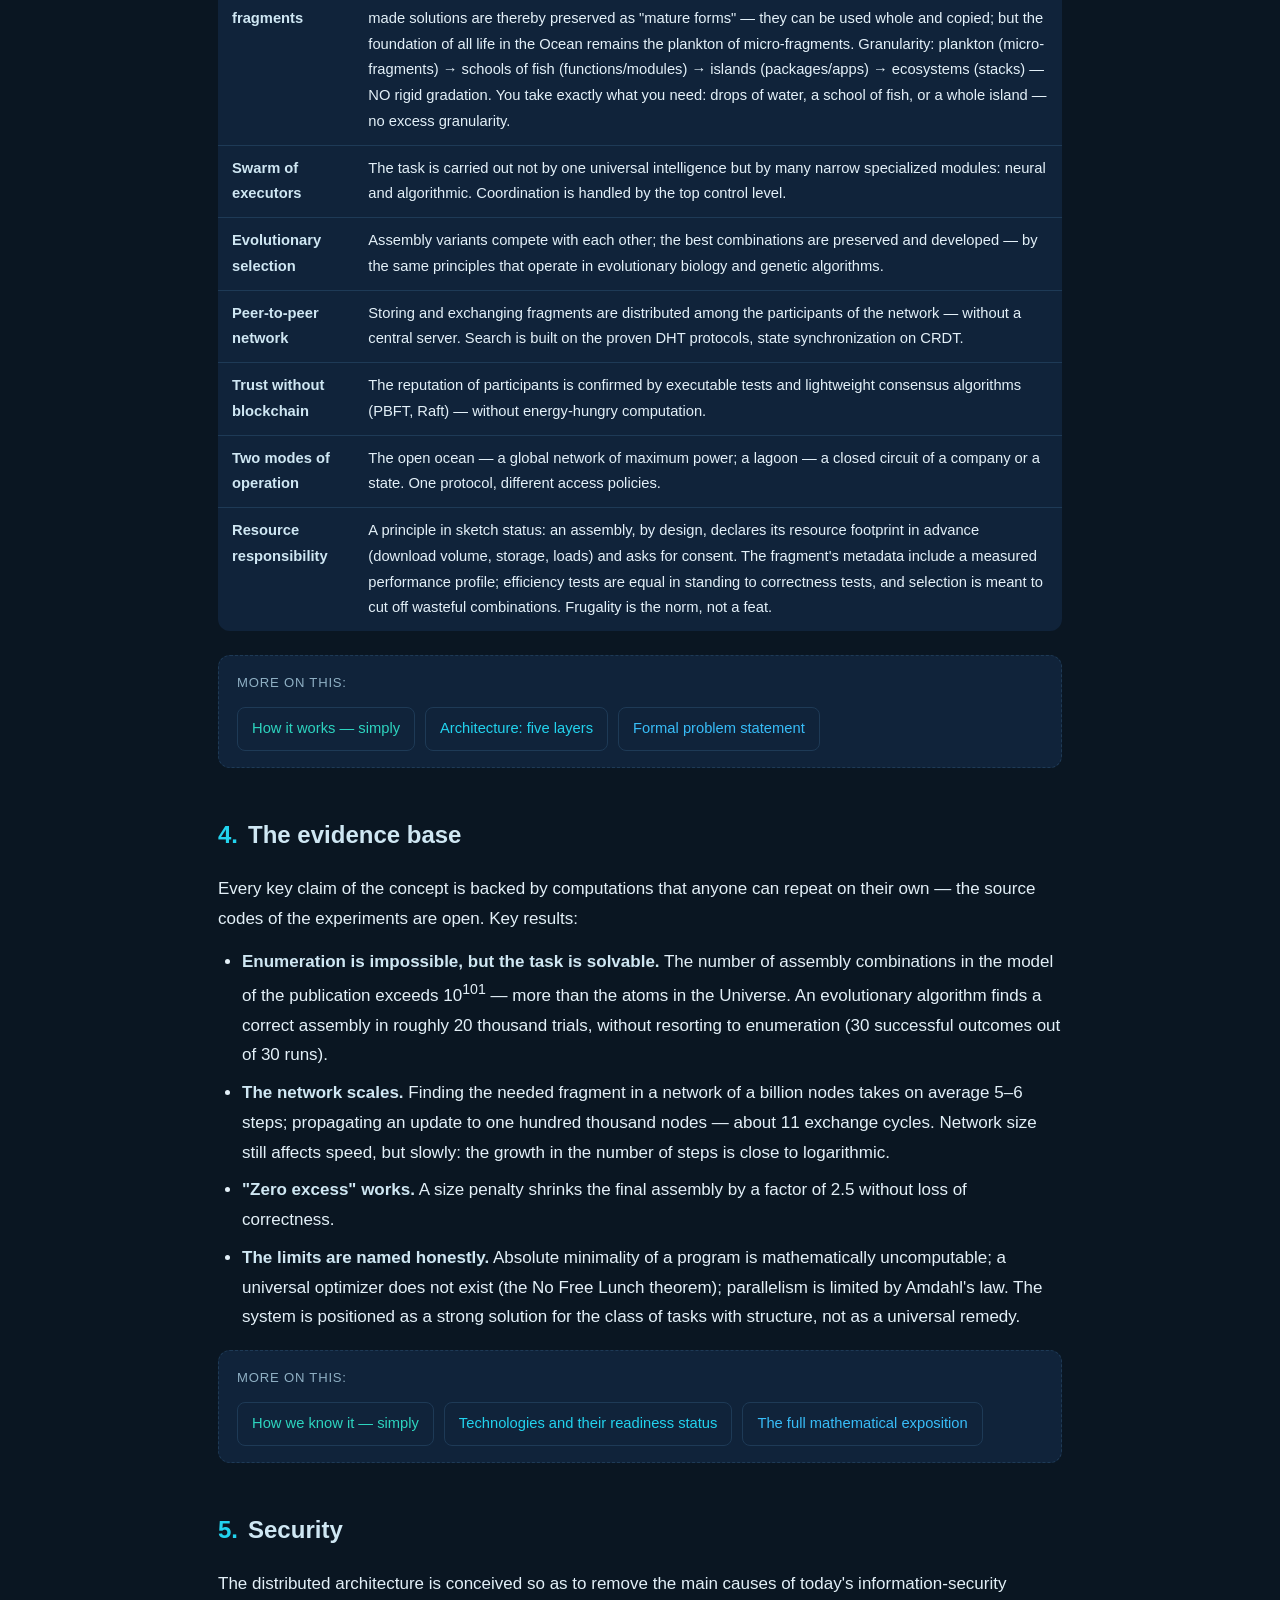
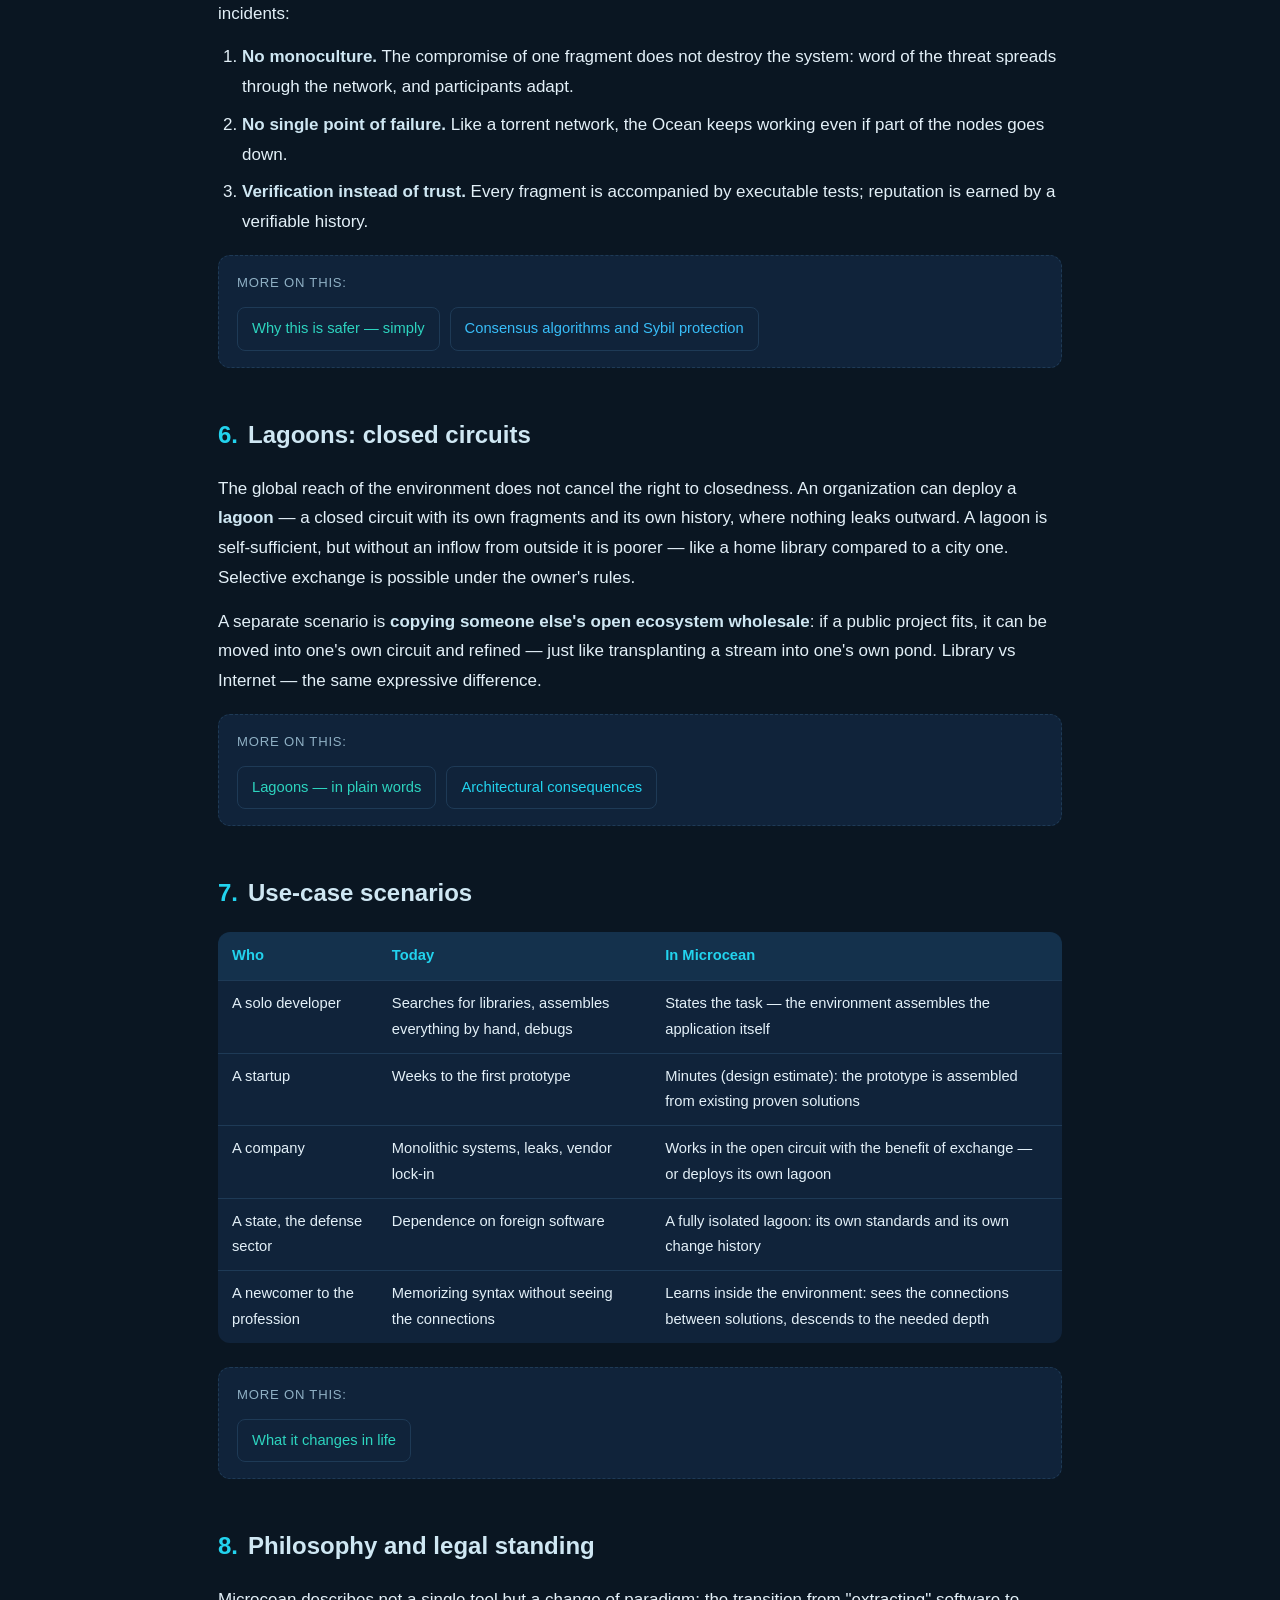
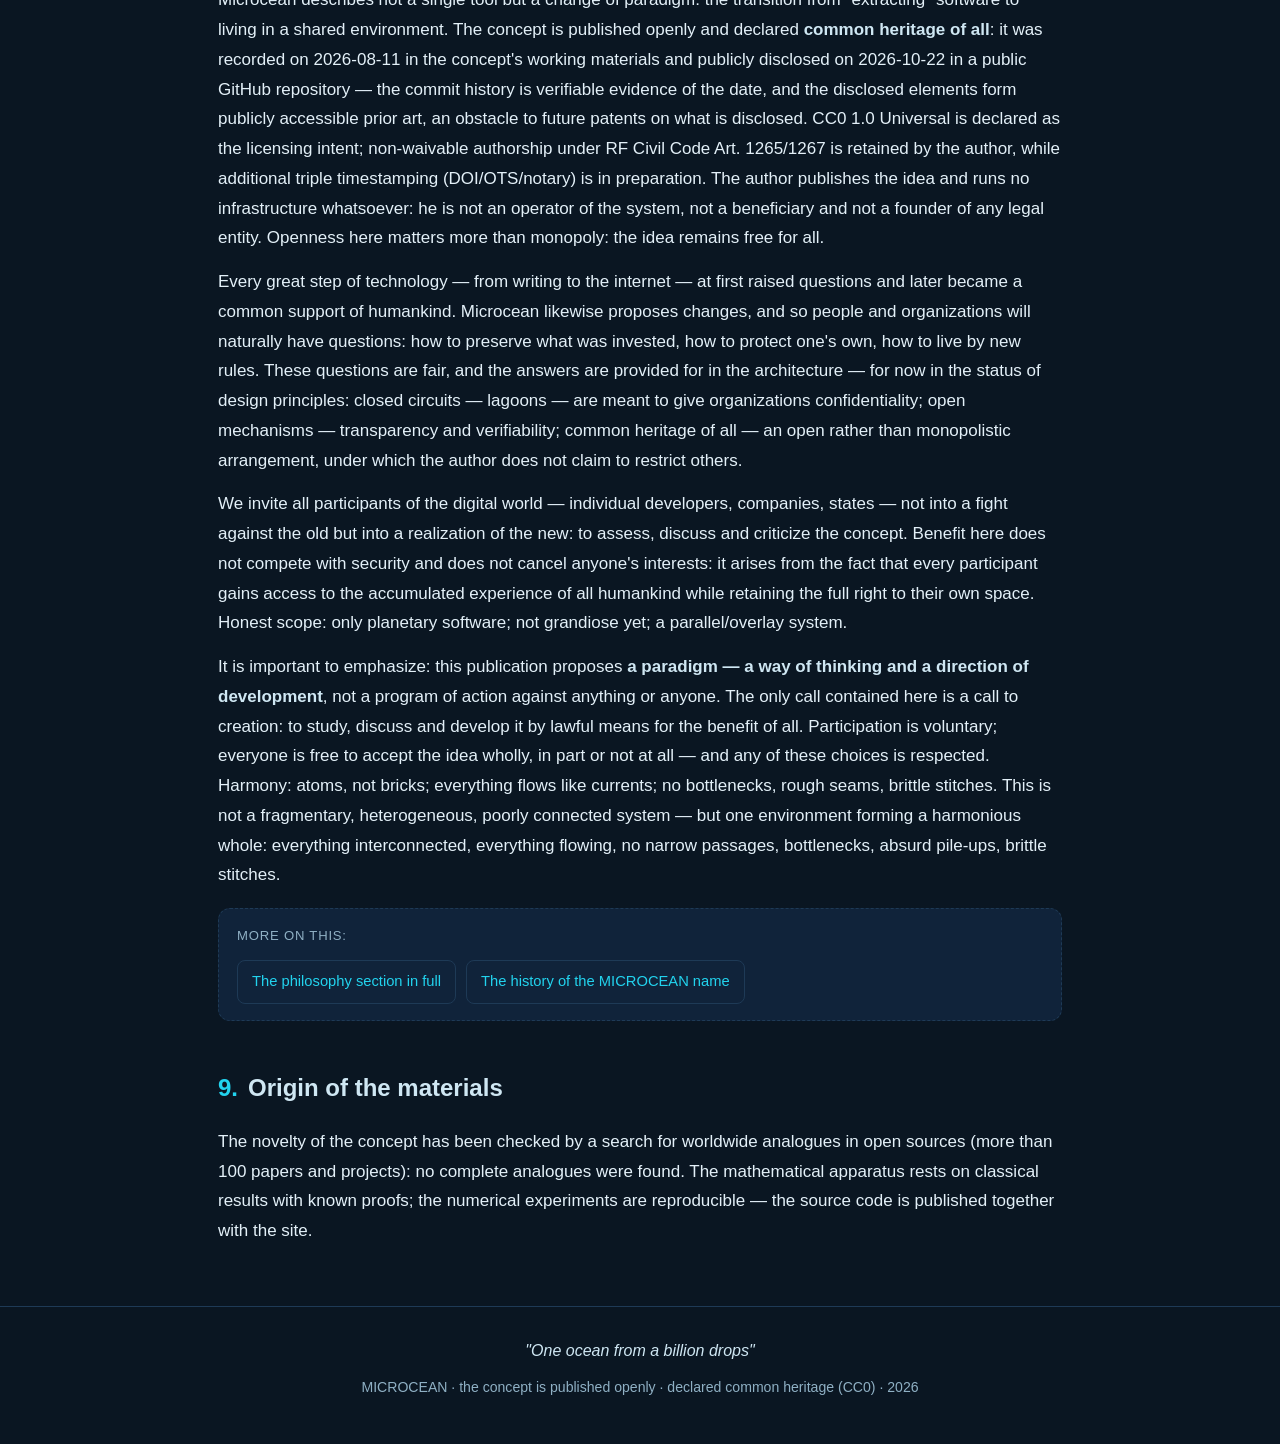
==== commit e7f8678a: "fix(content): vivid ocean metaphor — rewrite core pages per operator articulation (constraints prese" ====
--- a/en/index.html
+++ b/en/index.html
@@ -68,7 +68,7 @@
 
 <section id="about">
   <h2 class="section-title"><span class="num">1.</span>The essence of the concept</h2>
-  <p>Picture a single environment in which all the software of the planet lives: all the code, its whole history, all development practices. Today these things are scattered across separate tools — repositories, version-control systems, library marketplaces. In Microcean they are united into one interconnected system, figuratively called the <strong>Ocean of Code</strong>.</p>
+  <p>Picture a single environment in which all the software of the planet lives: all the code, its whole history, all development practices. Today these things are scattered across separate tools — repositories, version-control systems, library marketplaces. In Microcean they are united into one interconnected system, figuratively called the <strong>Ocean of Code</strong>. In the Ocean, code exchange, the work itself, history keeping, and experience passing — not scattered corners but neighboring areas of one sea.</p>
   <p>The user states a task in ordinary words — the way one explains to a handyman what needs fixing. Examples from the simplest to the professional ones:</p>
   <ul class="list">
     <li><em>"I want a game where a rocket flies around and collects stars"</em> — a schoolchild's wording;</li>
@@ -99,7 +99,7 @@
       <tr><td>xz utils — an implanted backdoor (CVE-2024-3094)</td><td>2024</td><td>a years-long targeted attack on open-source infrastructure</td></tr>
     </tbody>
   </table>
-  <p>Besides, today's tools were designed for a human working by hand, not for a machine. The artificial intelligence that increasingly takes part in development needs an environment of a different order — one where searching, checking and joining code happen by themselves.</p>
+  <p>Besides, today's tools were designed for a human working by hand, not for a machine. The artificial intelligence that increasingly takes part in development needs an environment of a different order — one where searching, checking and joining code happen by themselves. Agents as the new assembly layer: they assemble the program from distributed fragments and modules; current human tools give neither a unified database, nor a convenient torrent-like interface, nor homogeneous practices — which is why this environment is morally obsolete for machine labor. Library vs Internet — the same expressive difference: before you went to the library, carried books; now you type a query — and everything is there. Microcean does the same for code.</p>
   <p>And the third trouble — <strong>irresponsibility toward resources</strong>. Installing one program from source can quietly download many gigabytes of dependencies: without warning and without consent — and a report of what exactly was downloaded, as a rule, never reaches the ordinary user. Optimization happens only under the pressure of a crisis — when a program stops working even on the most powerful hardware, it is squeezed somehow, and that is counted an achievement. Correctness tests exist almost everywhere; performance and load tests are, with rare exceptions (Firefox, Chromium, where such checks run on practically every code change), a rarity. In the architecture of Microcean frugality is built in as the norm, not as a feat: by design, every assembly declares its resource footprint in advance and asks for consent, and efficiency is checked as strictly as correctness.</p>
   <div class="level-links">
     <span class="lbl">More on this:</span>
@@ -115,7 +115,7 @@
   <table class="data">
     <thead><tr><th>Principle</th><th>Content</th></tr></thead>
     <tbody>
-      <tr><td><strong>Micro-fragments</strong></td><td>The basic unit of code is a small fragment (a function, an algorithm), not a large package. Large ready-made solutions are thereby preserved as "mature forms" — they can be used whole and copied; but the foundation remains the fragment.</td></tr>
+      <tr><td><strong>Micro-fragments</strong></td><td>The basic unit of code is a small fragment (a function, an algorithm), not a large package. Large ready-made solutions are thereby preserved as "mature forms" — they can be used whole and copied; but the foundation of all life in the Ocean remains the plankton of micro-fragments. Granularity: plankton (micro-fragments) → schools of fish (functions/modules) → islands (packages/apps) → ecosystems (stacks) — NO rigid gradation. You take exactly what you need: drops of water, a school of fish, or a whole island — no excess granularity.</td></tr>
       <tr><td><strong>Swarm of executors</strong></td><td>The task is carried out not by one universal intelligence but by many narrow specialized modules: neural and algorithmic. Coordination is handled by the top control level.</td></tr>
       <tr><td><strong>Evolutionary selection</strong></td><td>Assembly variants compete with each other; the best combinations are preserved and developed — by the same principles that operate in evolutionary biology and genetic algorithms.</td></tr>
       <tr><td><strong>Peer-to-peer network</strong></td><td>Storing and exchanging fragments are distributed among the participants of the network — without a central server. Search is built on the proven DHT protocols, state synchronization on CRDT.</td></tr>
@@ -166,8 +166,8 @@
 
 <section id="lagoons">
   <h2 class="section-title"><span class="num">6.</span>Lagoons: closed circuits</h2>
-  <p>The global reach of the system does not cancel the right to privacy. An organization can deploy a <strong>lagoon</strong> — a closed copy of the environment with its own fragments and its own history, designed so that nothing leaks outward. A lagoon is self-sufficient, yet without an inflow from outside its capabilities are modest — just as a local network yields to the global one in variety. Selective exchange is also possible — under the owner's rules.</p>
-  <p>A separate scenario is <strong>copying someone else's open ecosystem wholesale</strong>: if a public project (say, a store with open code) suits the organization, it can be moved inside its own circuit and refined for its tasks.</p>
+  <p>The global reach of the environment does not cancel the right to closedness. An organization can deploy a <strong>lagoon</strong> — a closed circuit with its own fragments and its own history, where nothing leaks outward. A lagoon is self-sufficient, but without an inflow from outside it is poorer — like a home library compared to a city one. Selective exchange is possible under the owner's rules.</p>
+  <p>A separate scenario is <strong>copying someone else's open ecosystem wholesale</strong>: if a public project fits, it can be moved into one's own circuit and refined — just like transplanting a stream into one's own pond. Library vs Internet — the same expressive difference.</p>
   <div class="level-links">
     <span class="lbl">More on this:</span>
     <a class="lv1" href="for-everyone.html#lagoons">Lagoons — in plain words</a>
@@ -197,8 +197,8 @@
   <h2 class="section-title"><span class="num">8.</span>Philosophy and legal standing</h2>
   <p>Microcean describes not a single tool but a change of paradigm: the transition from "extracting" software to living in a shared environment. The concept is published openly and declared <strong>common heritage of all</strong>: it was recorded on 2026-08-11 in the concept's working materials and publicly disclosed on 2026-10-22 in a public GitHub repository — the commit history is verifiable evidence of the date, and the disclosed elements form publicly accessible prior art, an obstacle to future patents on what is disclosed. CC0 1.0 Universal is declared as the licensing intent; non-waivable authorship under RF Civil Code Art. 1265/1267 is retained by the author, while additional triple timestamping (DOI/OTS/notary) is in preparation. The author publishes the idea and runs no infrastructure whatsoever: he is not an operator of the system, not a beneficiary and not a founder of any legal entity. Openness here matters more than monopoly: the idea remains free for all.</p>
   <p>Every great step of technology — from writing to the internet — at first raised questions and later became a common support of humankind. Microcean likewise proposes changes, and so people and organizations will naturally have questions: how to preserve what was invested, how to protect one's own, how to live by new rules. These questions are fair, and the answers are provided for in the architecture — for now in the status of design principles: closed circuits — lagoons — are meant to give organizations confidentiality; open mechanisms — transparency and verifiability; common heritage of all — an open rather than monopolistic arrangement, under which the author does not claim to restrict others.</p>
-  <p>We invite all participants of the digital world — individual developers, companies, states — not into a fight against the old but into a realization of the new: to assess, discuss and criticize the concept. Benefit here does not compete with security and does not cancel anyone's interests: it arises from the fact that every participant gains access to the accumulated experience of all humankind while retaining the full right to their own space.</p>
-  <p>It is important to emphasize: this publication proposes <strong>a paradigm — a way of thinking and a direction of development</strong>, not a program of action against anything or anyone. The only call contained here is a call to creation: to study, discuss and develop it by lawful means for the benefit of all. Participation is voluntary; everyone is free to accept the idea wholly, in part or not at all — and any of these choices is respected.</p>
+<p>We invite all participants of the digital world — individual developers, companies, states — not into a fight against the old but into a realization of the new: to assess, discuss and criticize the concept. Benefit here does not compete with security and does not cancel anyone's interests: it arises from the fact that every participant gains access to the accumulated experience of all humankind while retaining the full right to their own space. Honest scope: only planetary software; not grandiose yet; a parallel/overlay system.</p>
+   <p>It is important to emphasize: this publication proposes <strong>a paradigm — a way of thinking and a direction of development</strong>, not a program of action against anything or anyone. The only call contained here is a call to creation: to study, discuss and develop it by lawful means for the benefit of all. Participation is voluntary; everyone is free to accept the idea wholly, in part or not at all — and any of these choices is respected. Harmony: atoms, not bricks; everything flows like currents; no bottlenecks, rough seams, brittle stitches. This is not a fragmentary, heterogeneous, poorly connected system — but one environment forming a harmonious whole: everything interconnected, everything flowing, no narrow passages, bottlenecks, absurd pile-ups, brittle stitches.</p>
   <div class="level-links">
     <span class="lbl">More on this:</span>
     <a href="philosophy.html">The philosophy section in full</a>
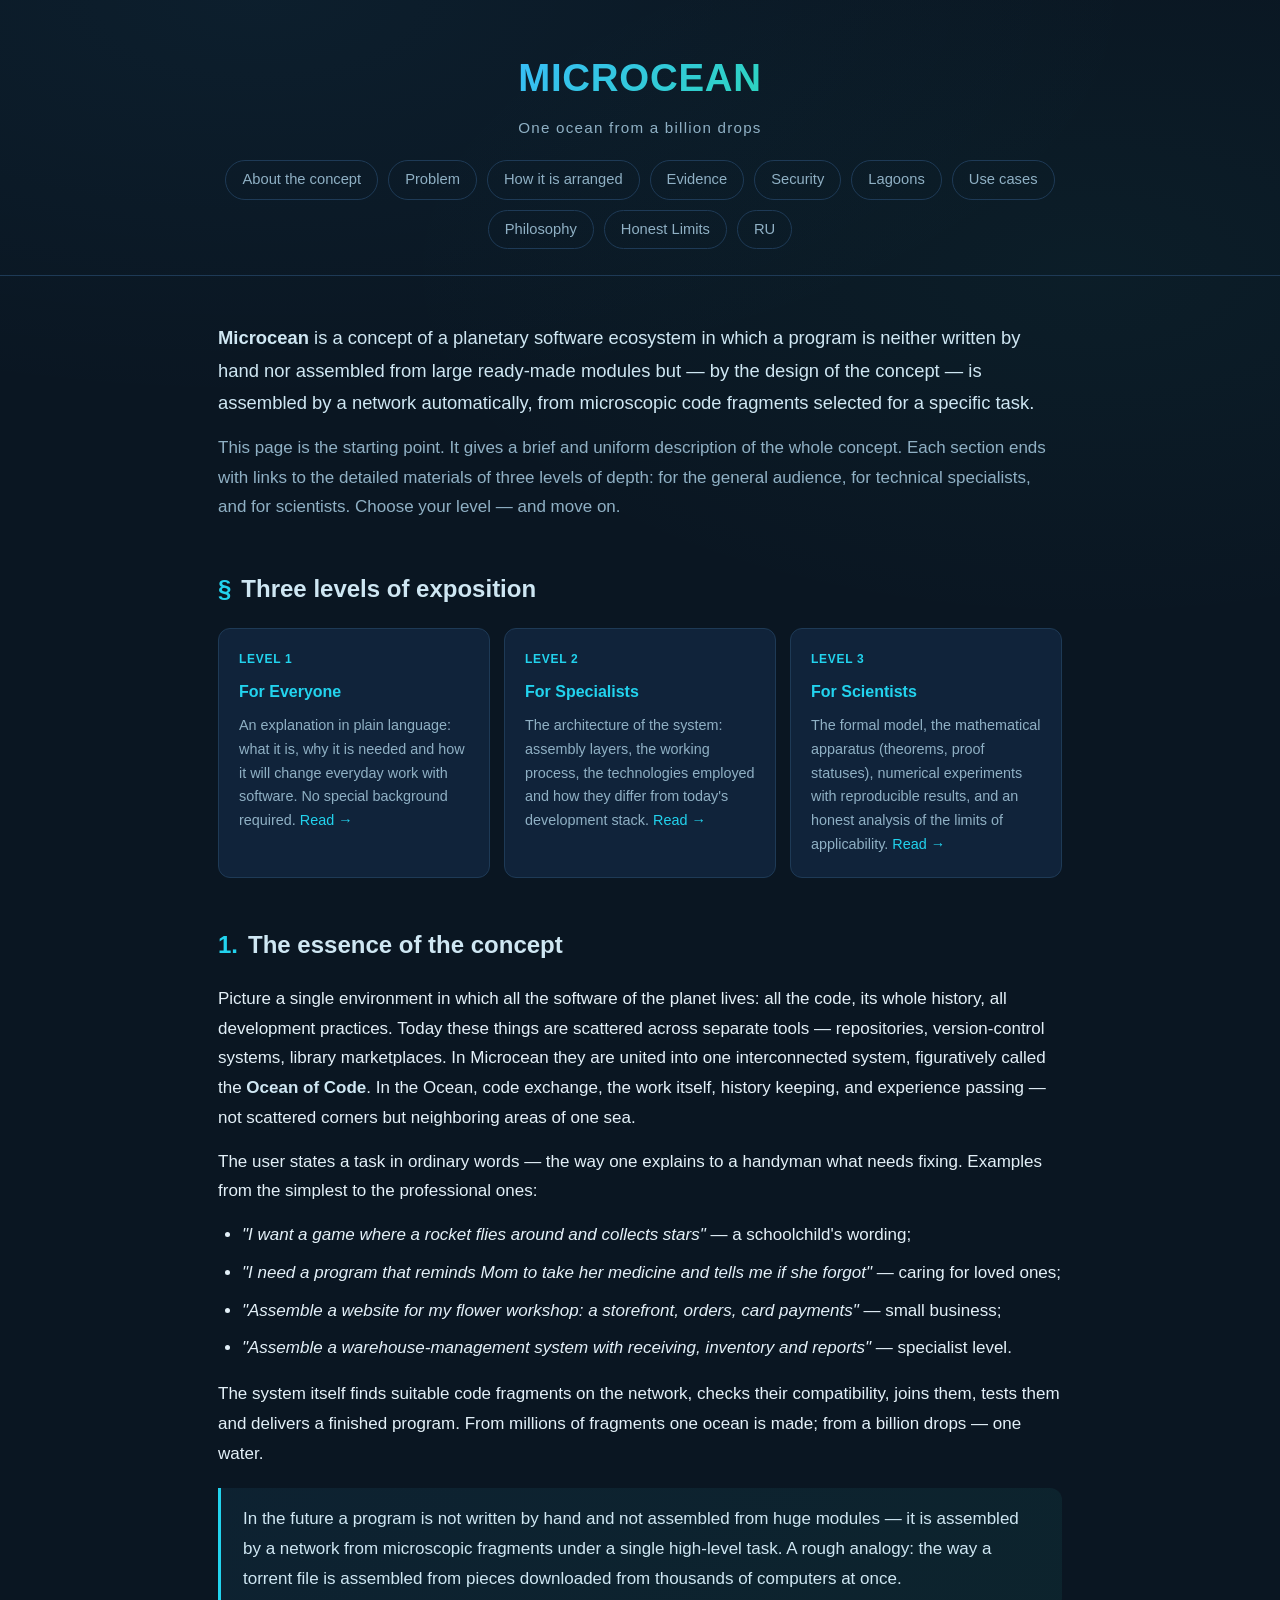
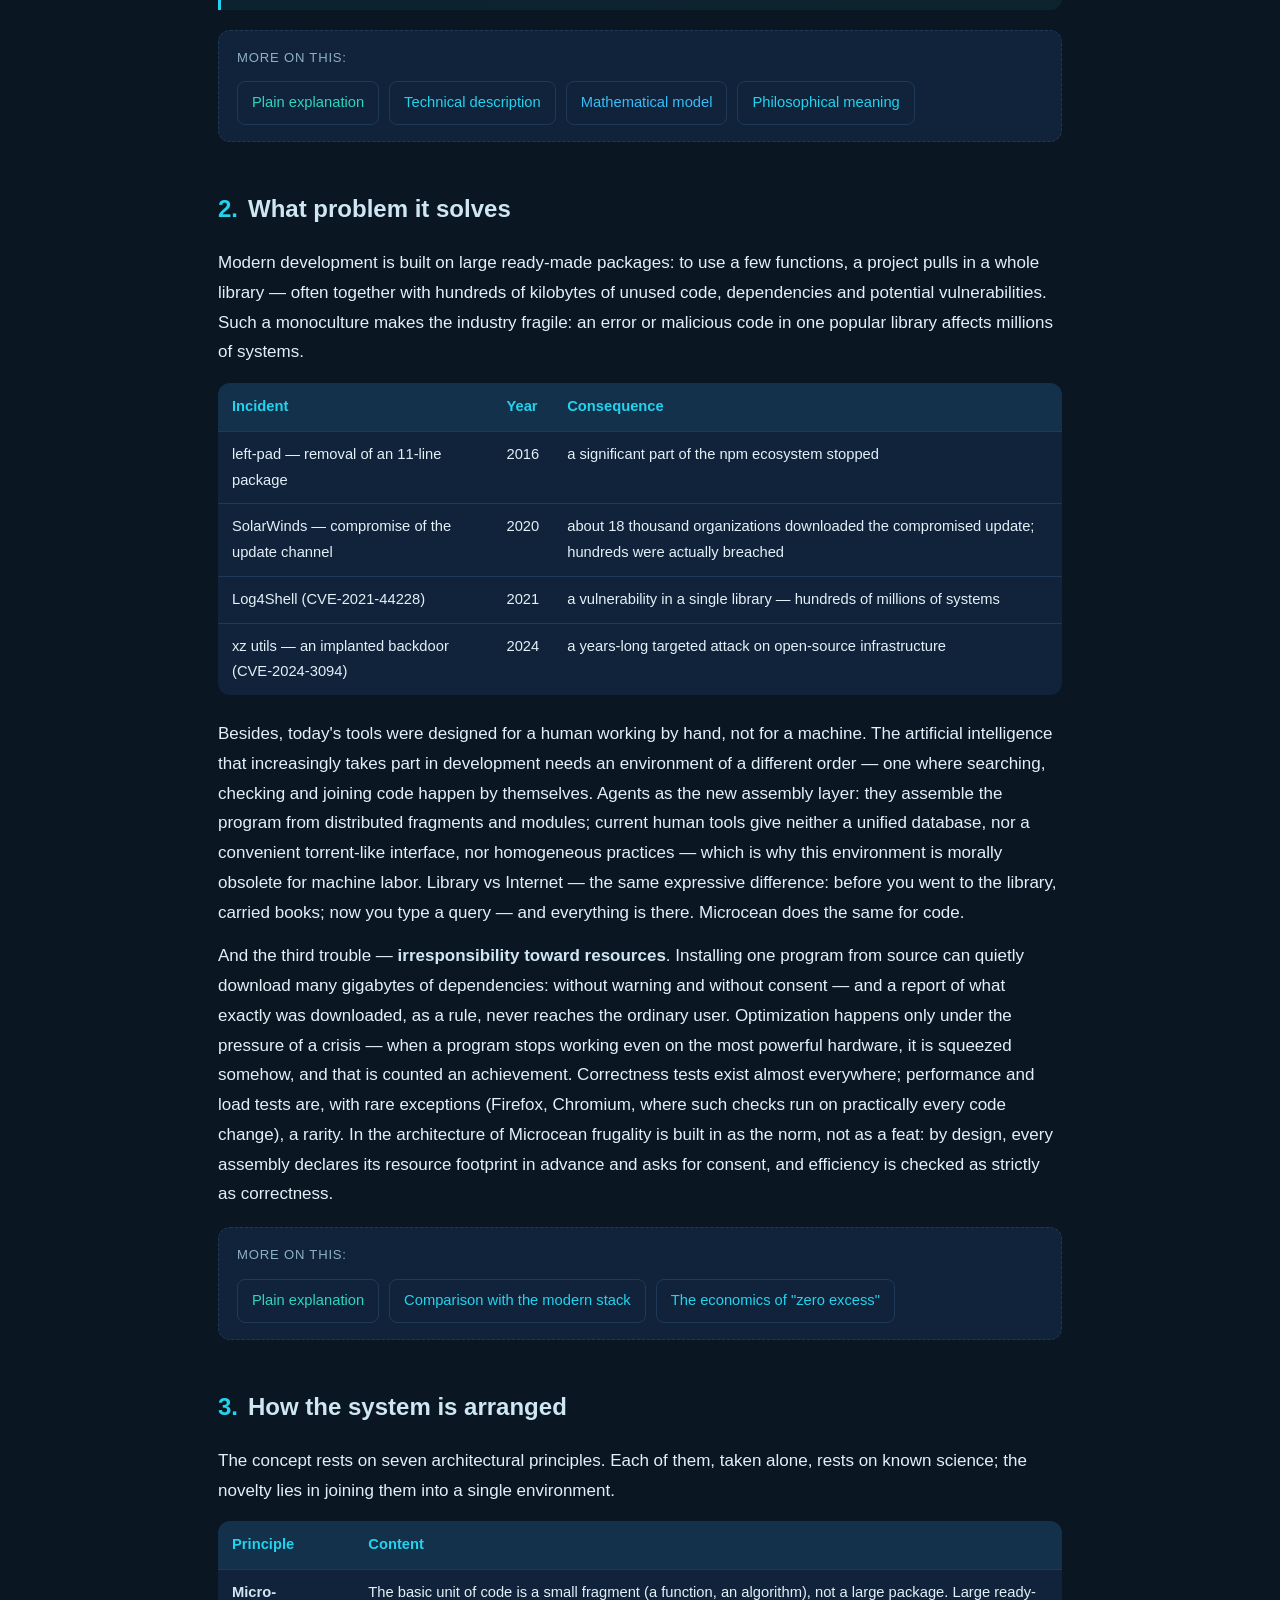
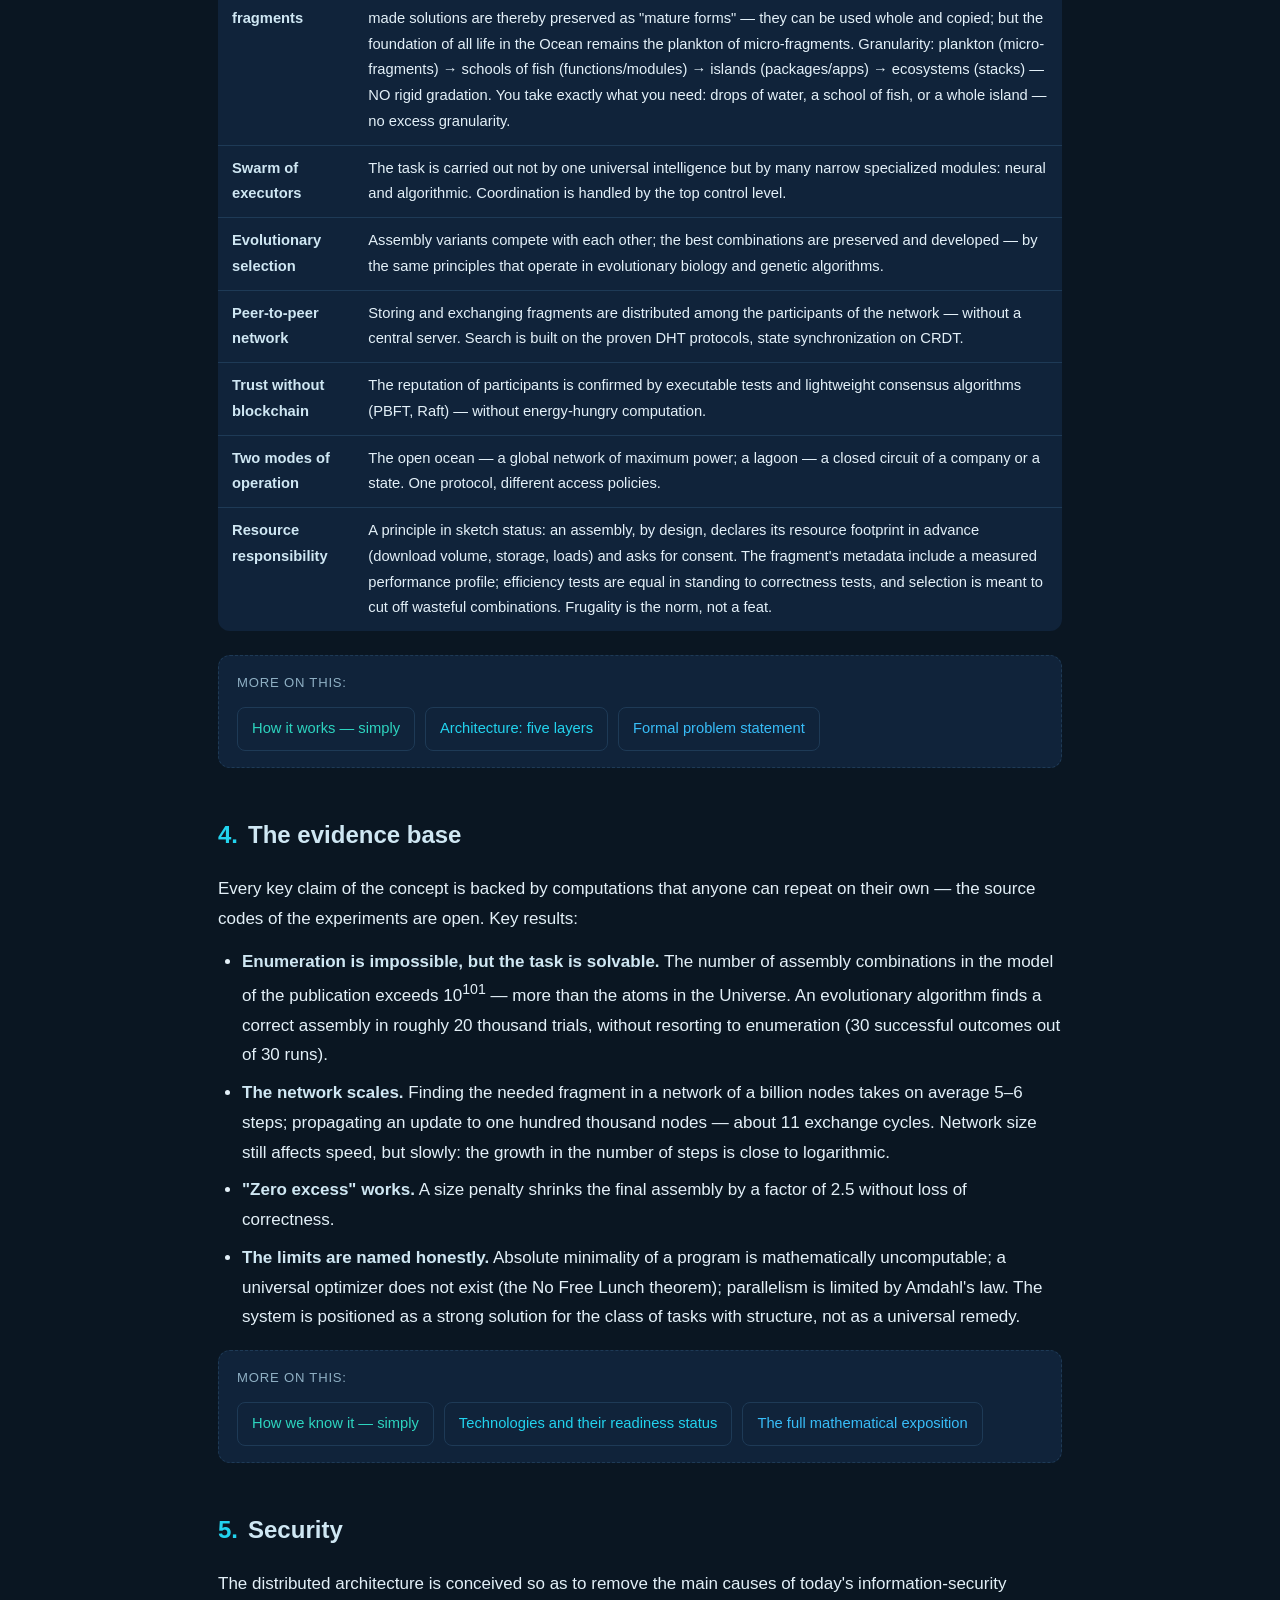
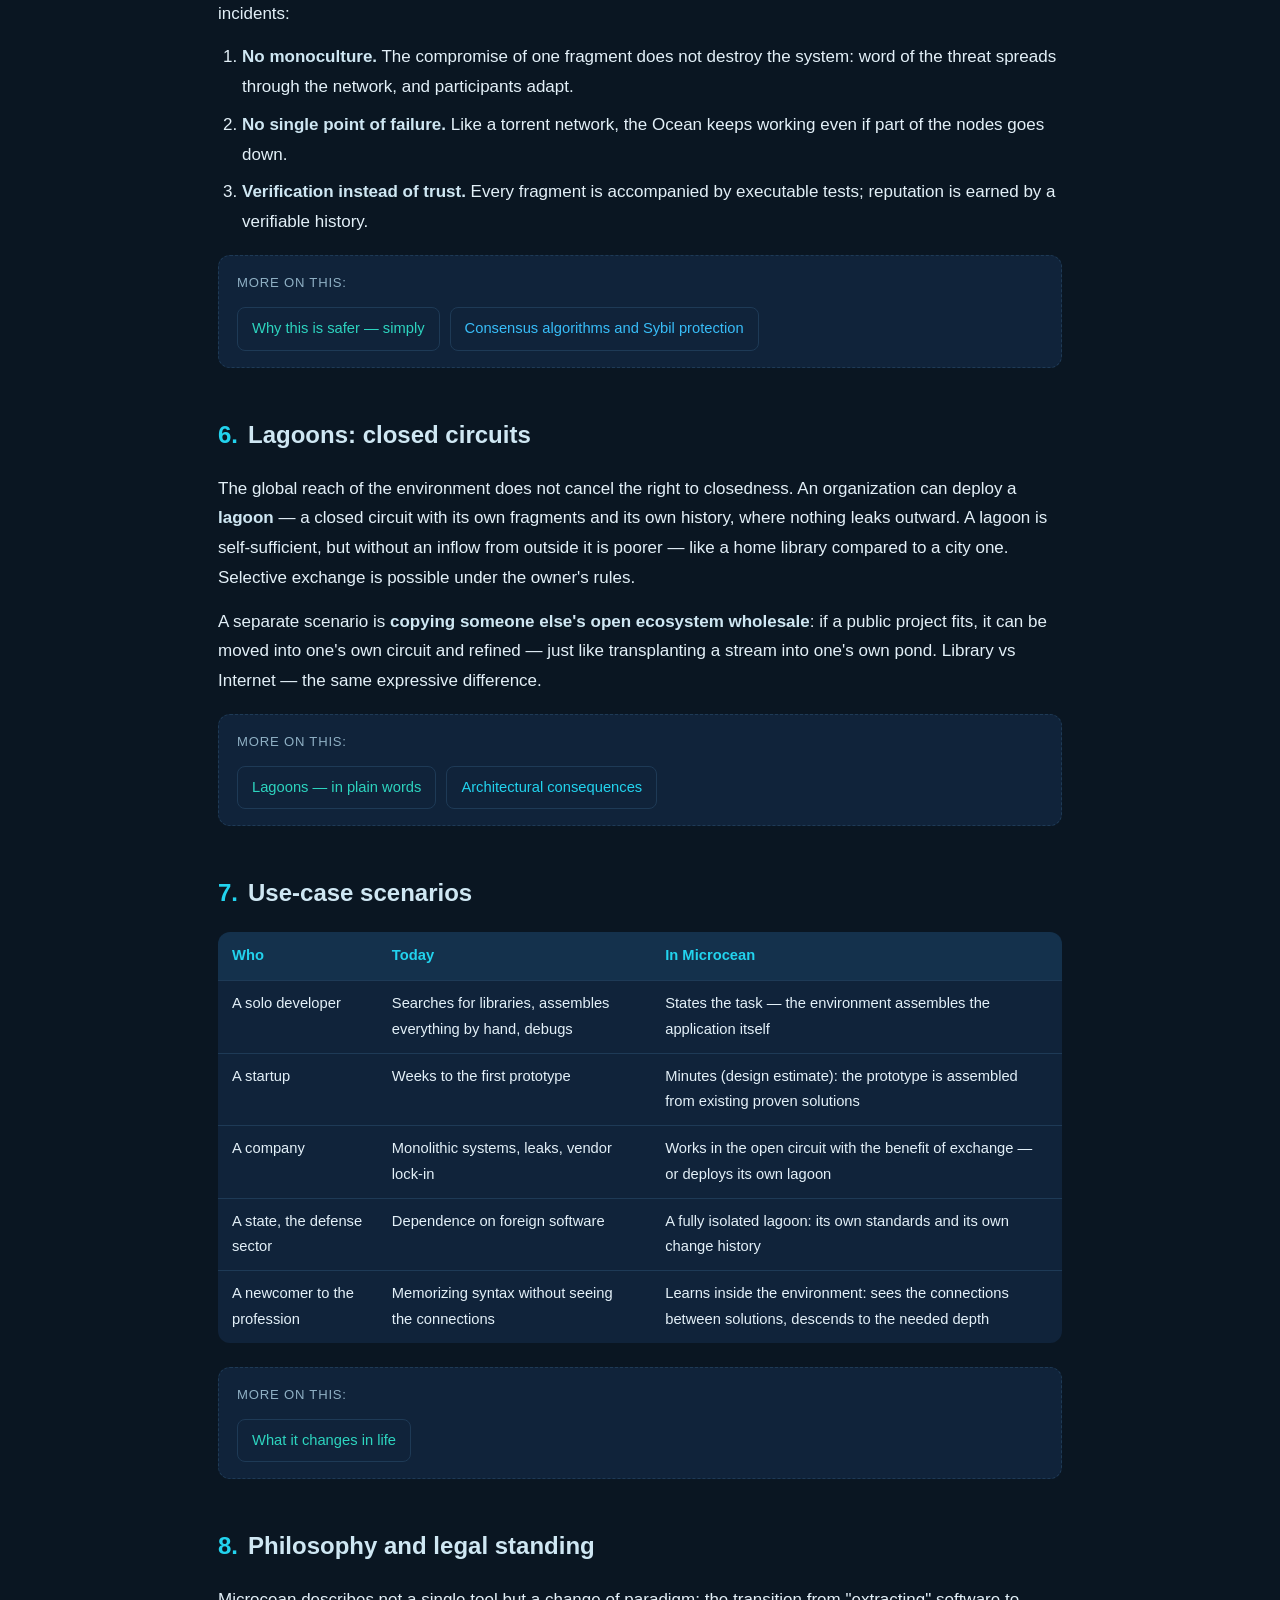
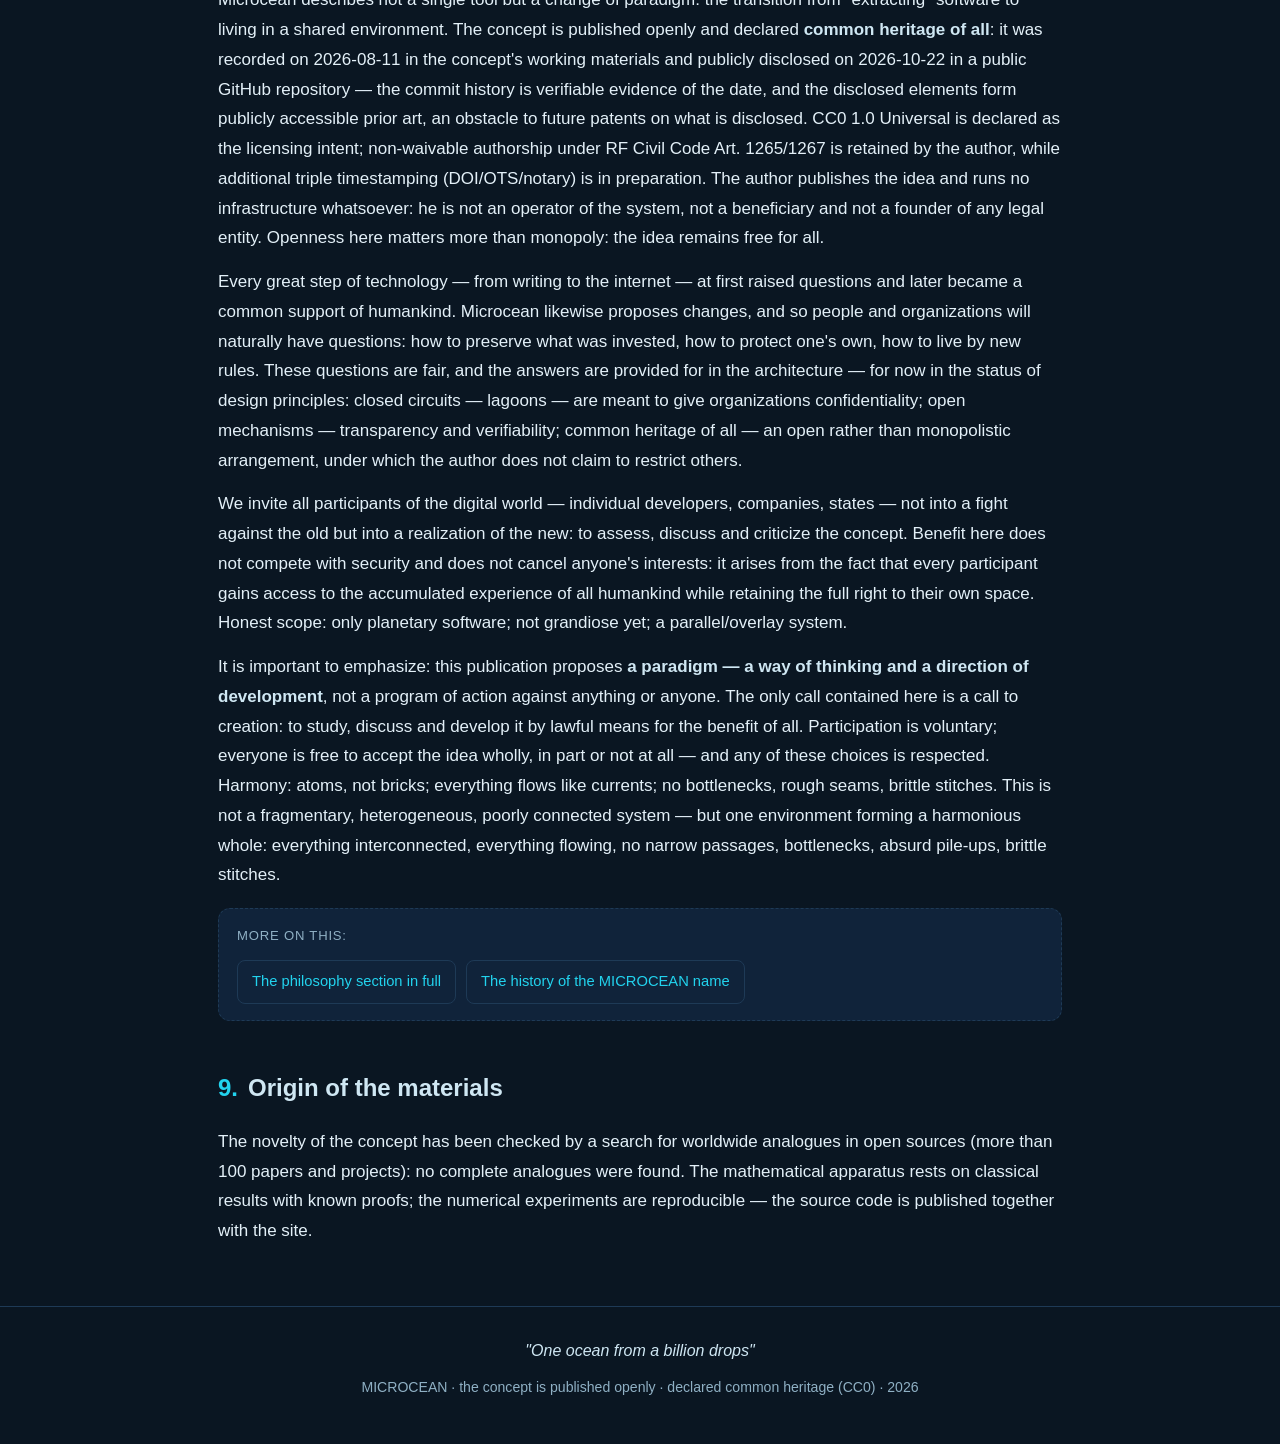
==== commit 18917b1e: "feat(content): add honest limits/risks page (RU+EN) with cross-links" ====
--- a/en/index.html
+++ b/en/index.html
@@ -33,6 +33,7 @@
       <a href="#lagoons">Lagoons</a>
       <a href="#scenarios">Use cases</a>
       <a href="#philosophy">Philosophy</a>
+      <a href="limits.html">Honest Limits</a>
       <a href="../index.html">RU</a>
     </nav>
   </div>
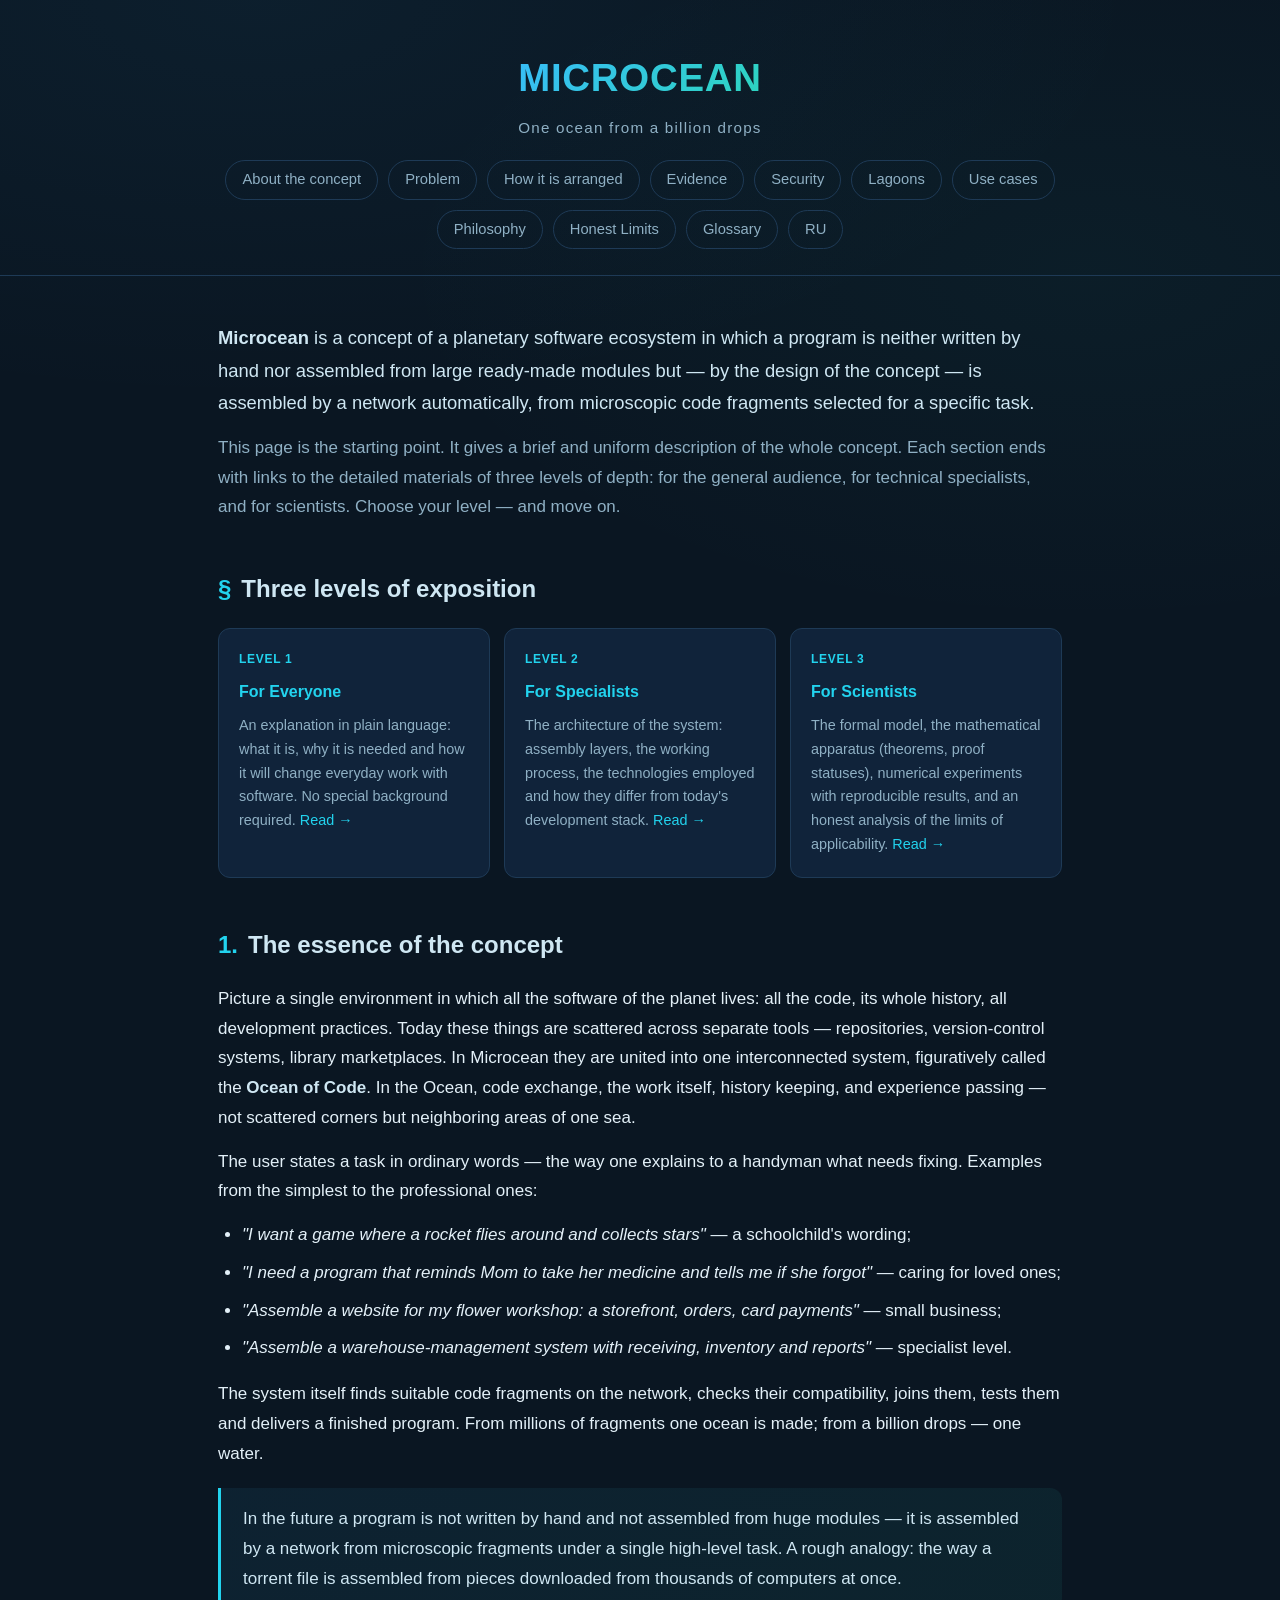
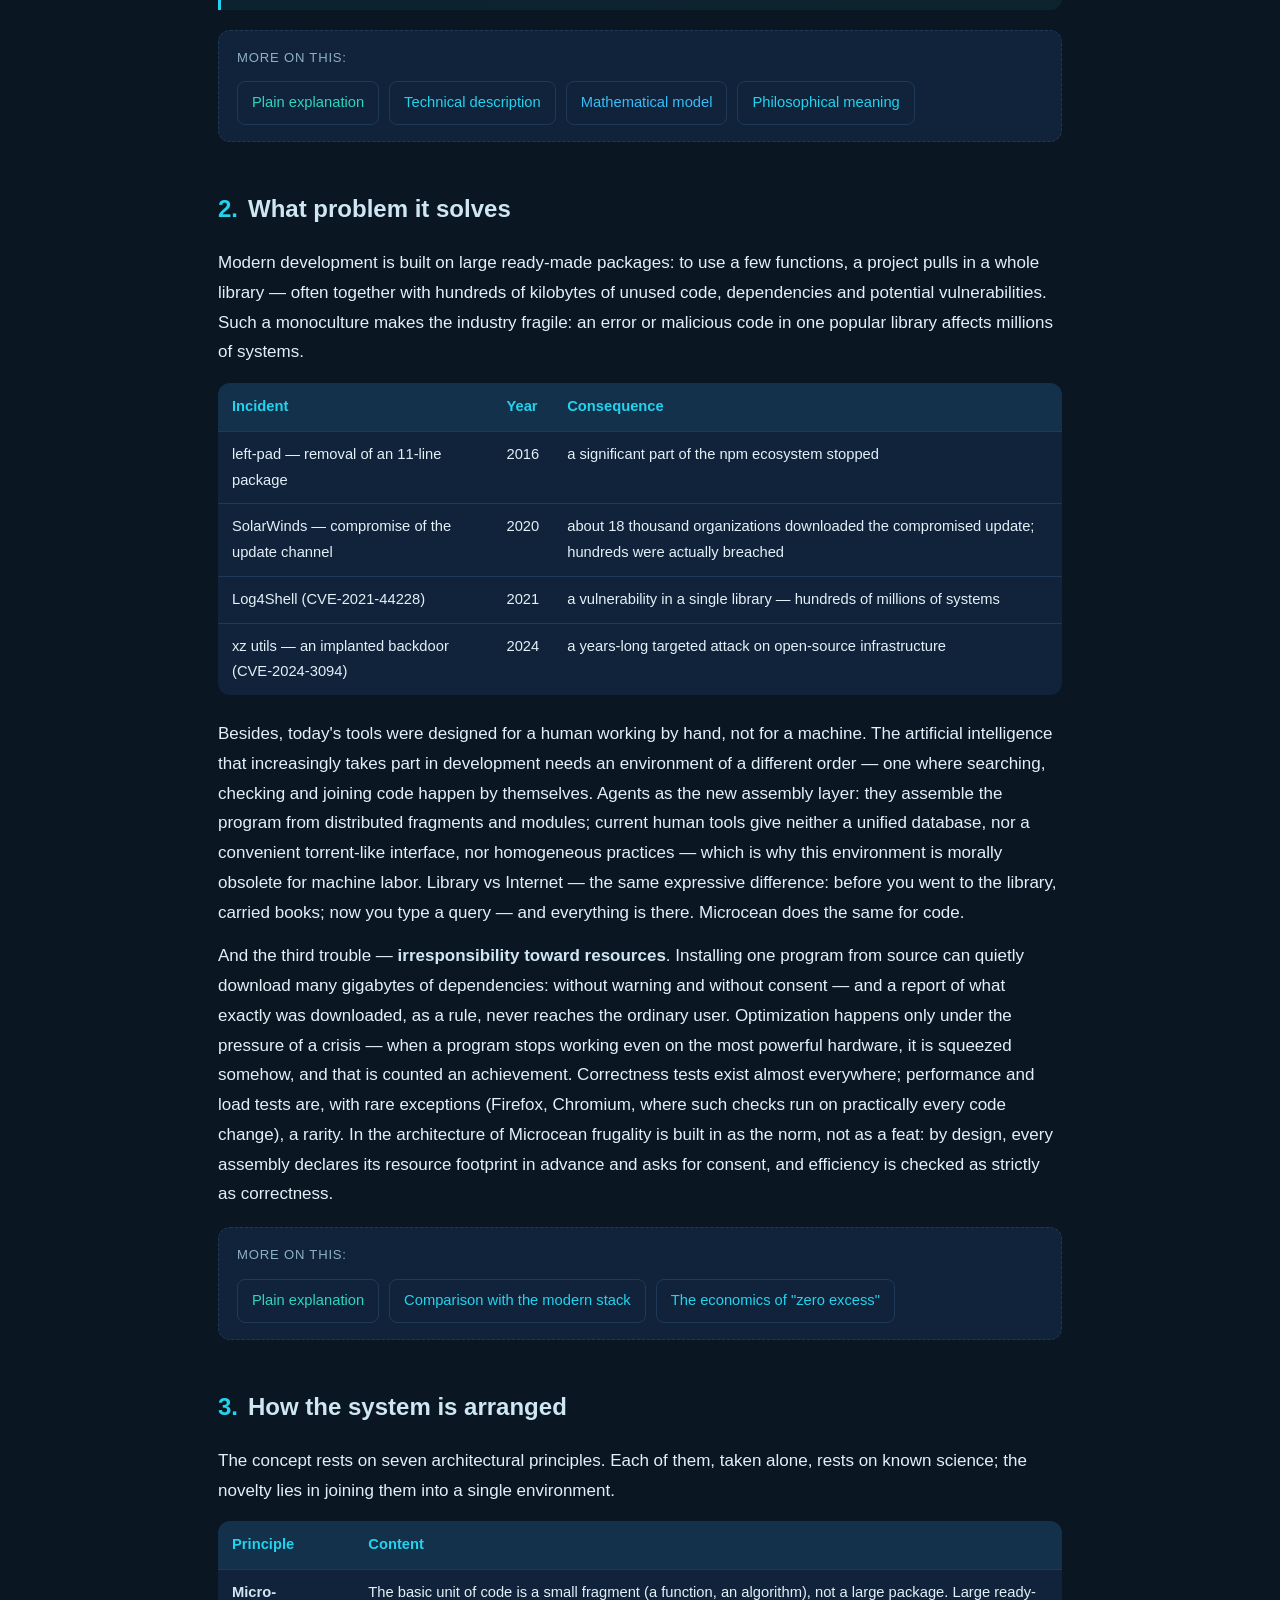
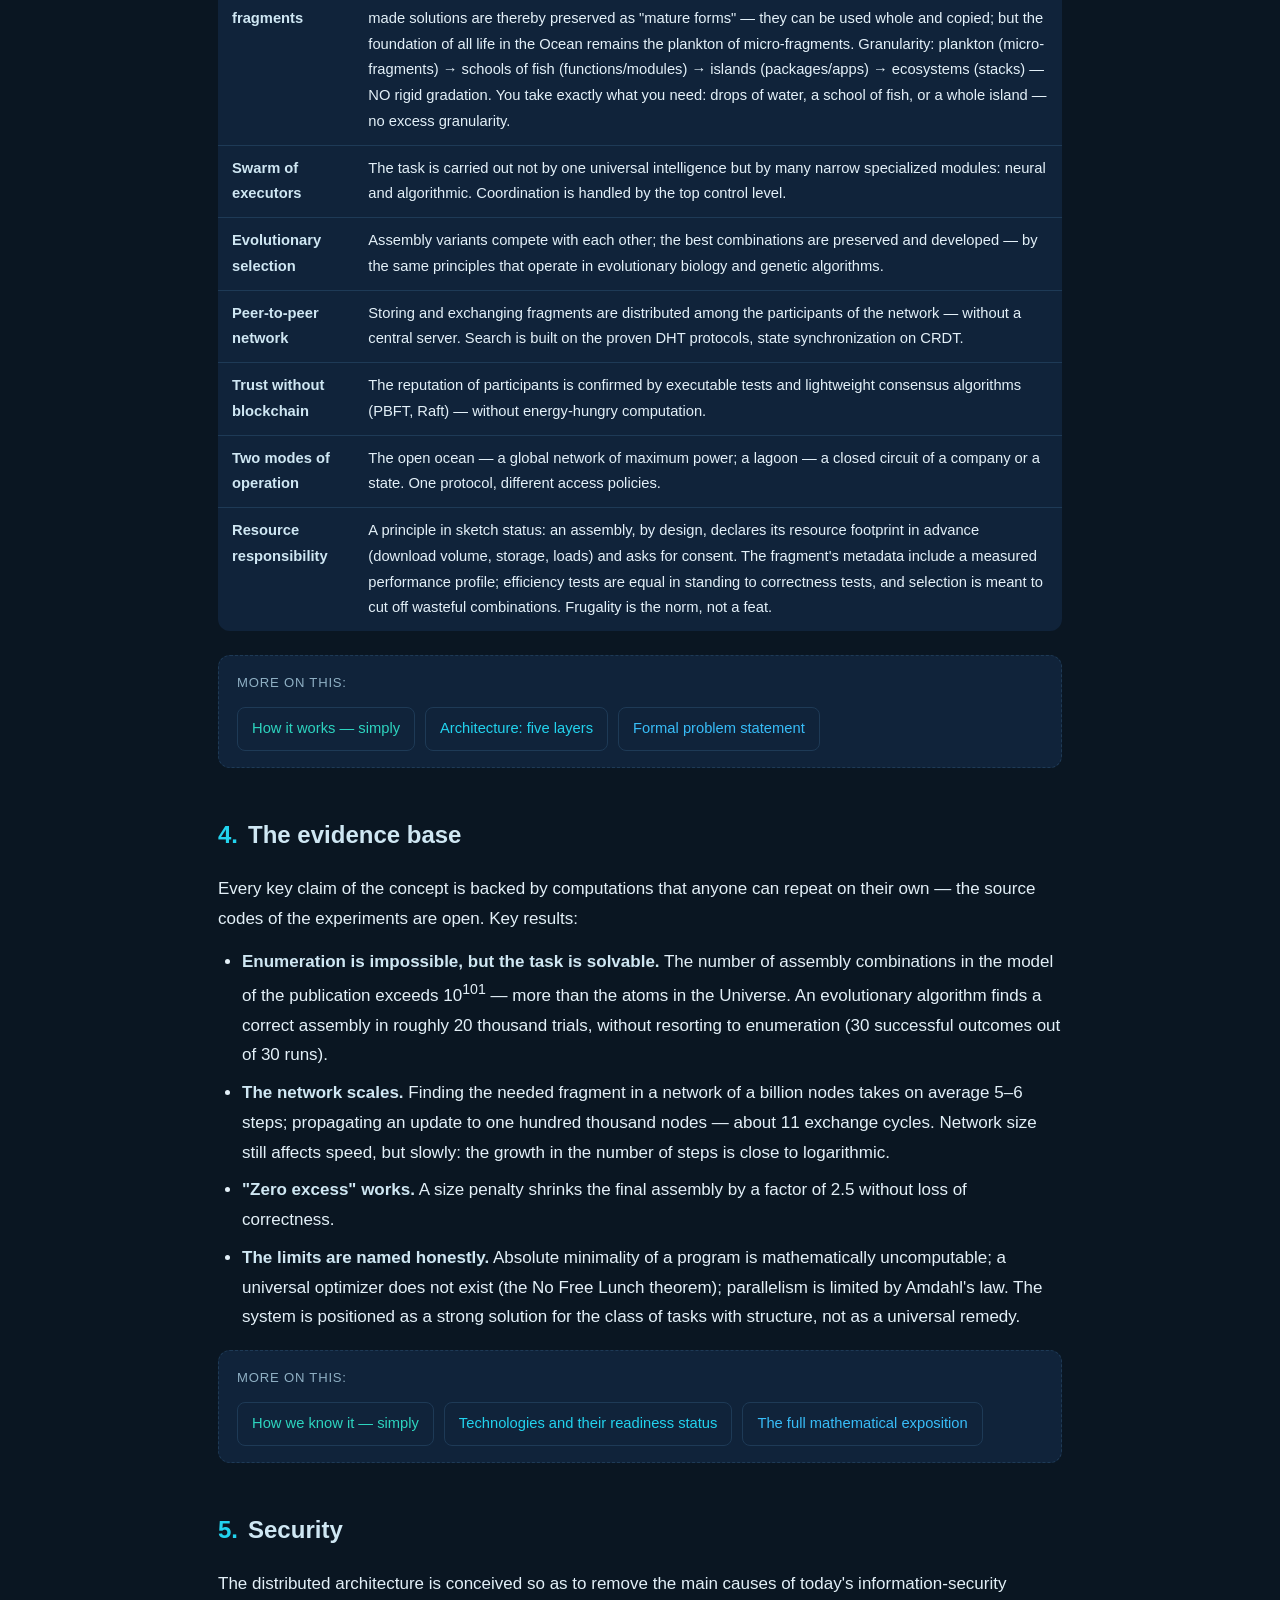
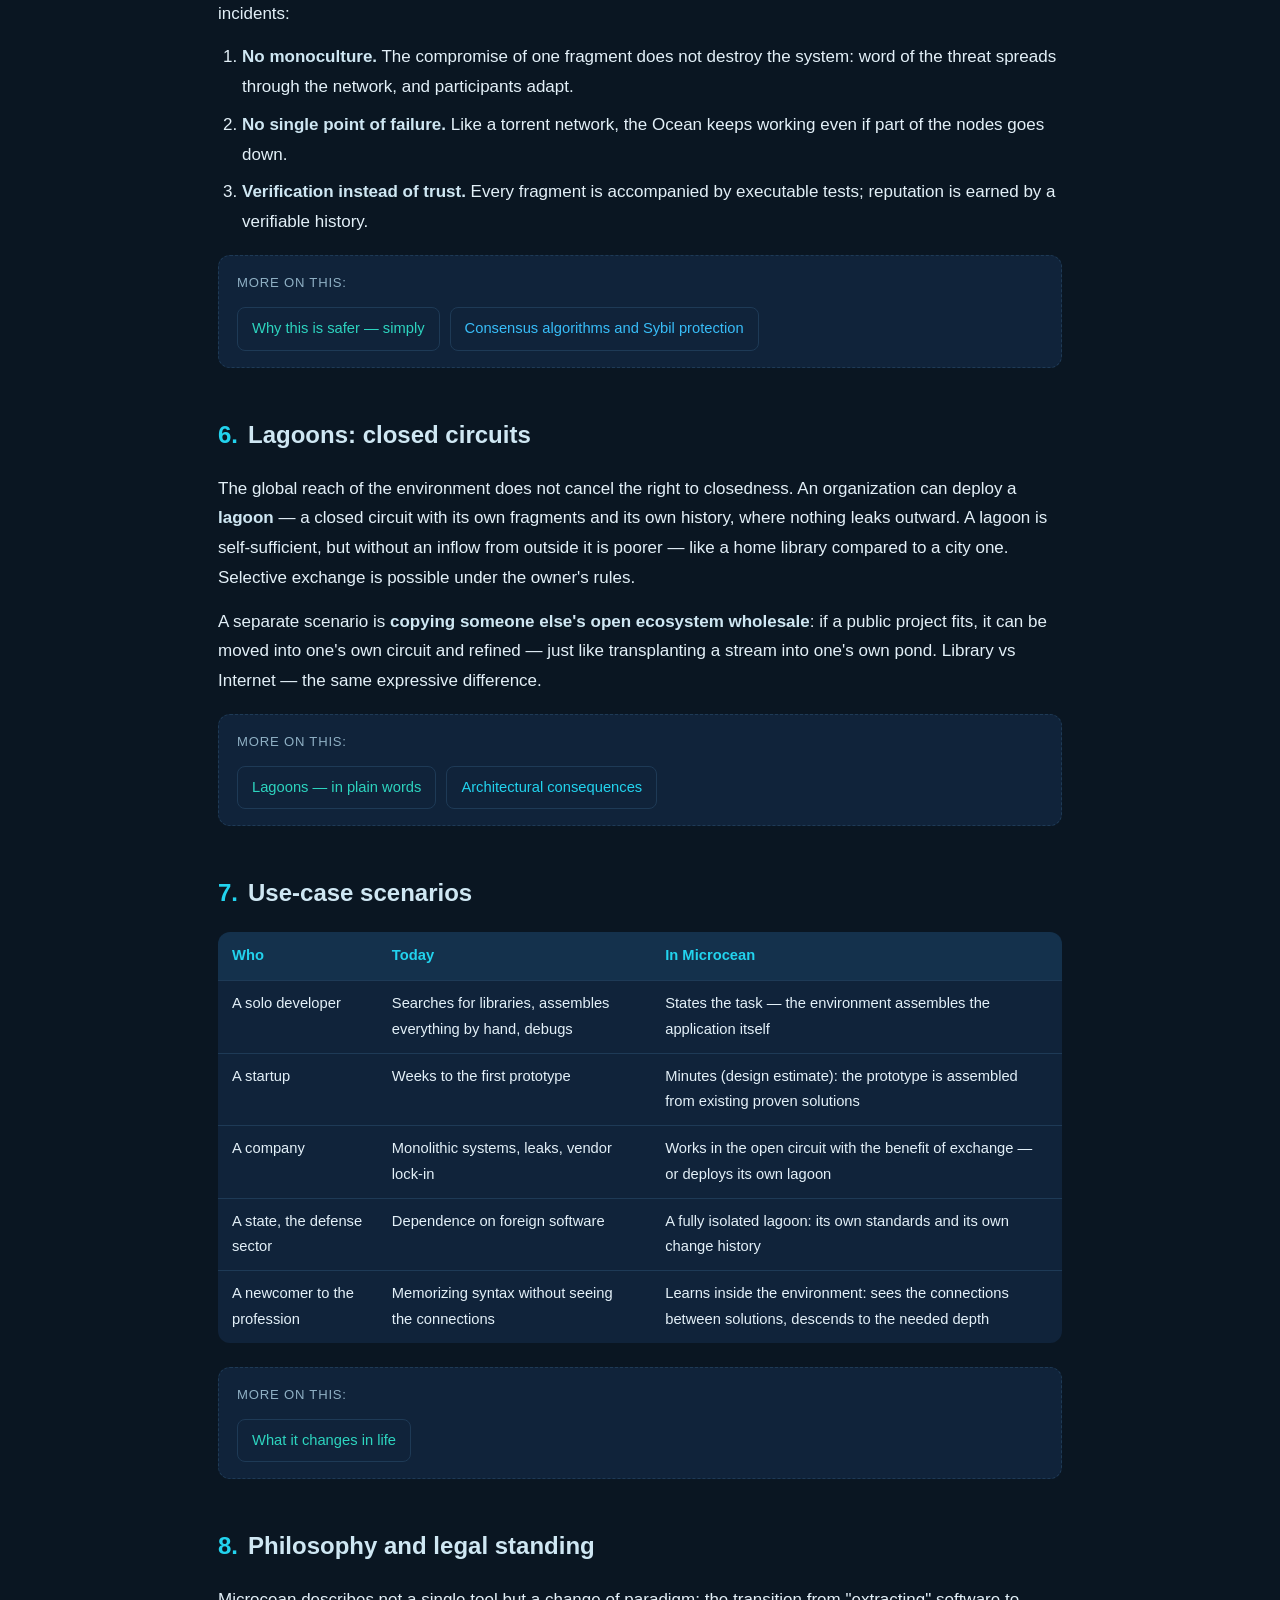
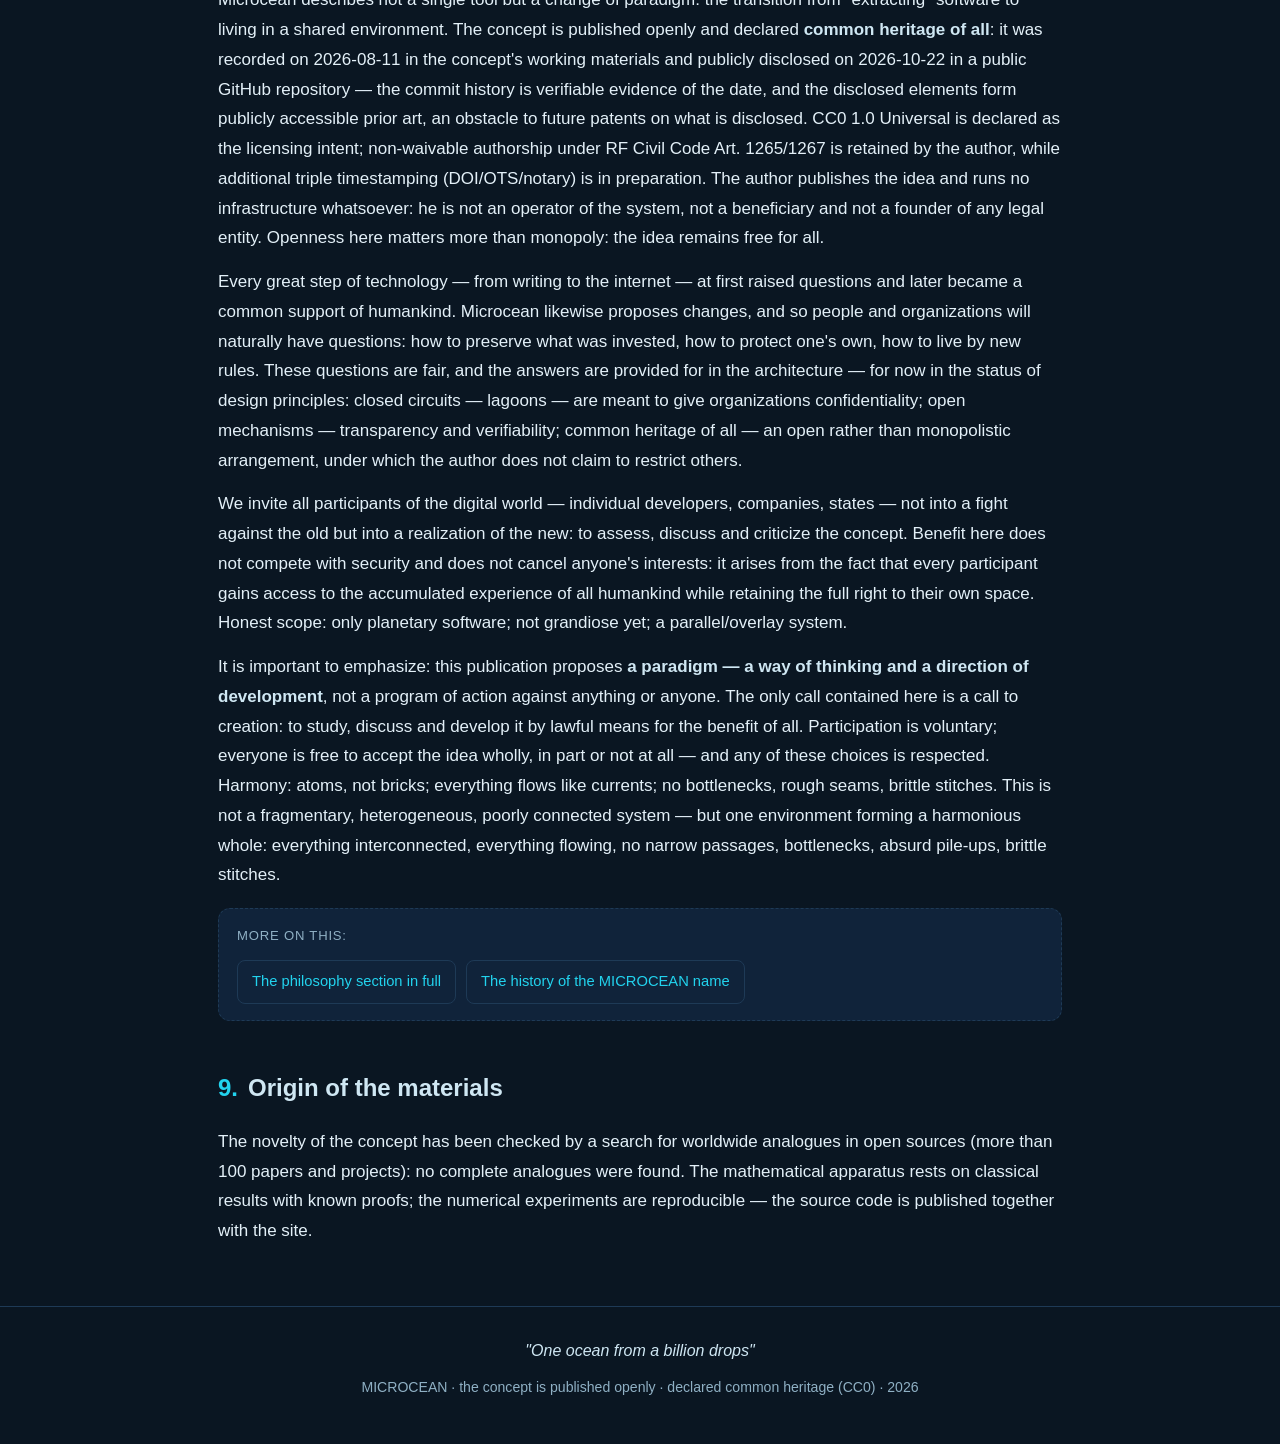
==== commit 5475503d: "feat(content): add glossary page (RU+EN) with cross-links" ====
--- a/en/index.html
+++ b/en/index.html
@@ -34,6 +34,7 @@
       <a href="#scenarios">Use cases</a>
       <a href="#philosophy">Philosophy</a>
       <a href="limits.html">Honest Limits</a>
+      <a href="glossary.html">Glossary</a>
       <a href="../index.html">RU</a>
     </nav>
   </div>
